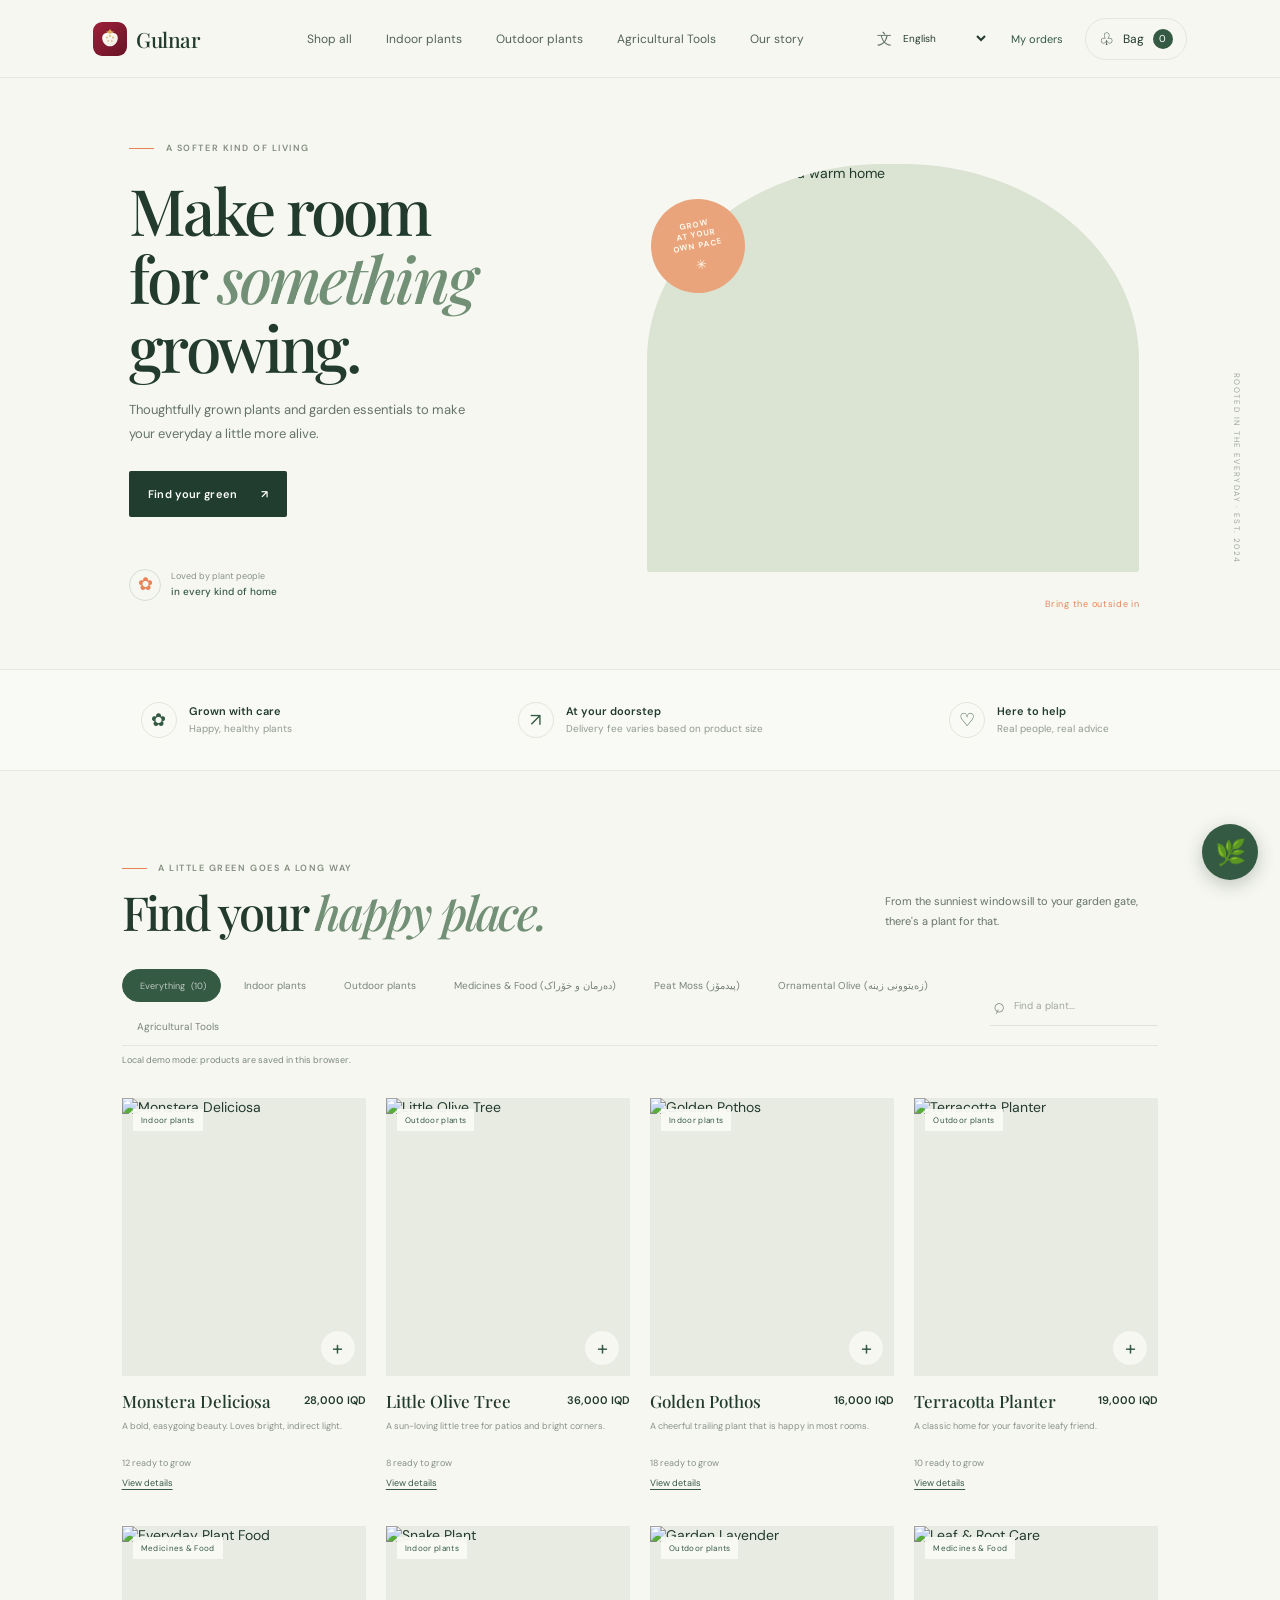
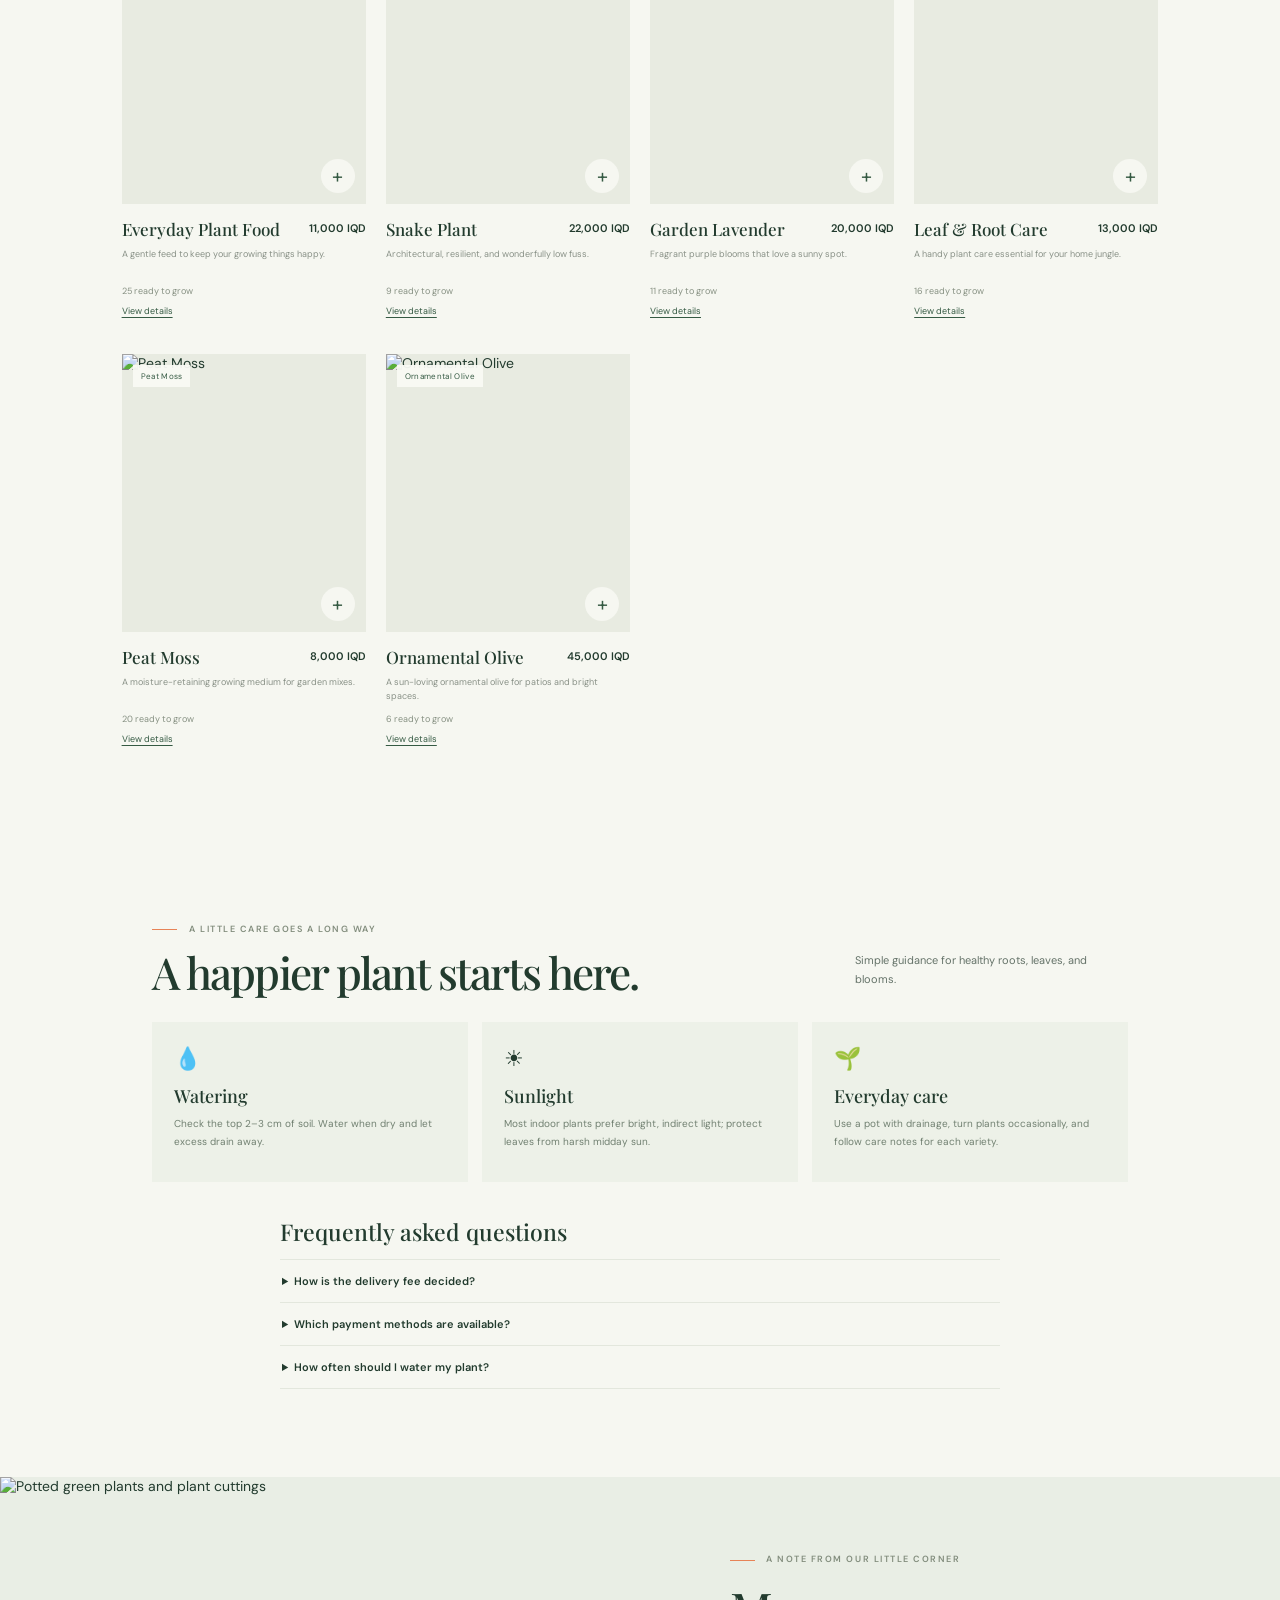
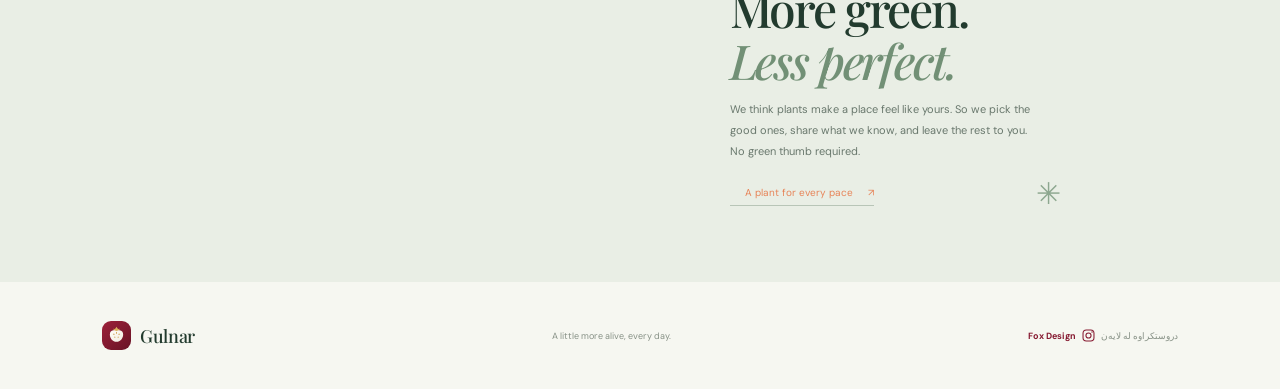
==== index.html @ a70e6565 "added plant features and agricuture tools Co-authored-by: Copilot <223556219+Copilot@users.noreply.g" ====
<!DOCTYPE html>
<html lang="en">
<head>
  <meta charset="UTF-8">
  <meta name="viewport" content="width=device-width, initial-scale=1.0">
  <meta name="theme-color" content="#f6f7f1">
  <meta name="description" content="Thoughtfully grown plants and garden essentials, delivered to your door." id="page-description">
  <title>Gulnar — Plants for your kind of home</title>
  <link rel="preconnect" href="https://images.unsplash.com">
  <link rel="preconnect" href="https://fonts.googleapis.com">
  <link rel="preconnect" href="https://fonts.gstatic.com" crossorigin>
  <link href="https://fonts.googleapis.com/css2?family=DM+Sans:wght@400;500;600;700&family=Playfair+Display:wght@500;600;700&display=swap" rel="stylesheet">
  <link href="https://fonts.googleapis.com/css2?family=Noto+Naskh+Arabic:wght@400;500;600;700&family=Noto+Sans+Arabic:wght@400;500;600;700&display=swap" rel="stylesheet">
  <link rel="stylesheet" href="style.css">
</head>
<body>
  <div class="announcement" id="discount-banner" hidden>
    <span class="announcement-spark">✳</span> <span data-i18n="discountLead">A little something for your space:</span> <strong id="banner-discount"></strong> <span data-i18n="discountTail">off everything</span>
  </div>
  <header class="site-header">
    <a class="brand" id="nursery-logo" href="#" data-i18n-aria-label="brandLabel" aria-label="Gulnar home"><img class="brand-mark" src="gulnar-app-icon.svg" alt="" width="34" height="34"><span class="brand-name">Gulnar</span></a>
    <nav class="main-nav" aria-label="Main navigation" data-i18n-aria-label="mainNavigation">
      <a href="#shop" data-i18n="navShop">Shop all</a>
      <a href="#shop" data-nav-category="Indoor Plants" data-i18n="navIndoor">Indoor plants</a>
      <a href="#shop" data-nav-category="Outdoor Plants" data-i18n="navOutdoor">Outdoor plants</a>
      <a href="#shop" data-nav-category="Agricultural Tools" data-i18n="categoryTools">Agricultural Tools</a>
      <a href="#story" data-i18n="navStory">Our story</a>
    </nav>
    <div class="header-actions">
      <label class="language-picker"><span class="language-icon" aria-hidden="true">文</span><select id="language-switcher" aria-label="Choose language"><option value="en">English</option><option value="ckb">کوردی (سۆرانی)</option><option value="ar">العربية</option></select></label>
      <button class="orders-button" id="orders-open" type="button" data-i18n="myOrders">My orders</button>
      <button class="cart-button" id="cart-open" type="button" aria-label="Open bag" data-i18n-aria-label="openBag"><span class="bag-icon">♧</span><span data-i18n="bag">Bag</span><span class="cart-count" id="cart-count">0</span></button>
    </div>
  </header>

  <main>
    <section class="hero">
      <div class="hero-copy">
        <div class="eyebrow"><span class="eyebrow-line"></span> <span data-i18n="heroEyebrow">A softer kind of living</span></div>
        <h1 data-i18n-html="heroTitle">Make room<br>for <em>something</em><br>growing.</h1>
        <p data-i18n="heroDescription">Thoughtfully grown plants and garden essentials to make your everyday a little more alive.</p>
        <a class="button button-dark hero-cta" href="#shop"><span data-i18n="heroCta">Find your green</span><span>↗</span></a>
        <div class="hero-note"><span class="note-avatars">✿</span><span><span data-i18n="heroLoved">Loved by plant people</span><br><strong data-i18n="heroHome">in every kind of home</strong></span></div>
      </div>
      <div class="hero-art">
        <div class="hero-image-wrap"><img src="https://images.unsplash.com/photo-1497250681960-ef046c08a56e?auto=format&fit=crop&w=1400&q=85" alt="Sunlit leafy plants in a warm home" data-i18n-alt="heroImageAlt"></div>
        <div class="hero-sticker"><span data-i18n-html="heroSticker">GROW<br>AT YOUR<br>OWN PACE</span><b>✳</b></div>
        <div class="hero-caption"><span data-i18n="heroCaption">Bring the outside in</span></div>
      </div>
      <div class="hero-side-label" data-i18n="heroSide">ROOTED IN THE EVERYDAY · EST. 2024</div>
    </section>

    <section class="benefits" aria-label="Our promises" data-i18n-aria-label="benefitsLabel">
      <div><span class="benefit-icon">✿</span><span><strong data-i18n="benefitGrown">Grown with care</strong><small data-i18n="benefitHealthy">Happy, healthy plants</small></span></div>
      <div><span class="benefit-icon">↗</span><span><strong data-i18n="benefitDoor">At your doorstep</strong>      <small id="benefit-delivery" data-i18n="deliveryVaries">Delivery fee varies based on product size</small></span></div>
      <div><span class="benefit-icon">♡</span><span><strong data-i18n="benefitHelp">Here to help</strong><small data-i18n="benefitAdvice">Real people, real advice</small></span></div>
    </section>

    <section class="shop-section" id="shop">
      <div class="section-heading">
        <div><div class="eyebrow"><span class="eyebrow-line"></span> <span data-i18n="shopEyebrow">A little green goes a long way</span></div><h2 data-i18n-html="shopTitle">Find your <em>happy place.</em></h2></div>
        <p data-i18n="shopDescription">From the sunniest windowsill to your garden gate, there's a plant for that.</p>
      </div>
      <div class="shop-toolbar">
        <div class="category-filters" role="group" aria-label="Filter products by category" data-i18n-aria-label="categoryFilters">
          <button class="filter-chip active" type="button" data-category="All"><span data-i18n="categoryAll">Everything</span> <span id="all-count"></span></button>
          <button class="filter-chip" type="button" data-category="Indoor Plants" data-i18n="categoryIndoor">Indoor plants</button>
          <button class="filter-chip" type="button" data-category="Outdoor Plants" data-i18n="categoryOutdoor">Outdoor plants</button>
          <button class="filter-chip" type="button" data-category="Medicines & Food" data-i18n="categoryCare">Medicines &amp; Food (دەرمان و خۆراک)</button>
          <button class="filter-chip" type="button" data-category="Peat Moss" data-i18n="categoryPeat">Peat Moss (پیدمۆز)</button>
          <button class="filter-chip" type="button" data-category="Ornamental Olive" data-i18n="categoryOlive">Ornamental Olive (زەیتوونی زینە)</button>
          <button class="filter-chip" type="button" data-category="Agricultural Tools" data-i18n="categoryTools">Agricultural Tools</button>
        </div>
        <label class="search-box"><span>⌕</span><input id="product-search" type="search" placeholder="Find a plant..." aria-label="Search products" data-i18n-placeholder="searchPlaceholder" data-i18n-aria-label="searchLabel"></label>
      </div>
      <p class="catalog-sync-status" id="catalog-sync-status" role="status" aria-live="polite"></p>
      <div class="product-grid" id="product-grid" aria-live="polite"></div>
      <div class="empty-state" id="empty-products" hidden><span>☘</span><h3 data-i18n="emptyProductsTitle">No leaves found.</h3><p data-i18n="emptyProductsText">Try another search or category.</p></div>
    </section>

    <section class="care-section" id="plant-care">
      <div class="section-heading care-heading"><div><div class="eyebrow"><span class="eyebrow-line"></span> <span data-i18n="careEyebrow">A little care goes a long way</span></div><h2 data-i18n="careTitle">A happier <em>plant starts here.</em></h2></div><p data-i18n="careIntro">Simple guidance for healthy roots, leaves, and blooms.</p></div>
      <div class="care-tips">
        <article class="care-tip"><span aria-hidden="true">💧</span><h3 data-i18n="careWaterTitle">Watering</h3><p data-i18n="careWaterText">Check the top 2–3 cm of soil. Water when dry and let excess drain away.</p></article>
        <article class="care-tip"><span aria-hidden="true">☀</span><h3 data-i18n="careLightTitle">Sunlight</h3><p data-i18n="careLightText">Most indoor plants prefer bright, indirect light; protect leaves from harsh midday sun.</p></article>
        <article class="care-tip"><span aria-hidden="true">🌱</span><h3 data-i18n="careRoutineTitle">Everyday care</h3><p data-i18n="careRoutineText">Use a pot with drainage, turn plants occasionally, and follow care notes for each variety.</p></article>
      </div>
      <div class="faq-list" aria-label="Frequently asked questions" data-i18n-aria-label="faqTitle">
        <h3 data-i18n="faqTitle">Frequently asked questions</h3>
        <details><summary data-i18n="faqDeliveryQuestion">How is the delivery fee decided?</summary><p data-i18n="faqDeliveryAnswer">It depends on product size. We’ll share a delivery price for your approval before payment.</p></details>
        <details><summary data-i18n="faqPaymentQuestion">Which payment methods are available?</summary><p data-i18n="faqPaymentAnswer">Pay by FIB transfer with a receipt, or QiCard / Mastercard after agreeing to the delivery price.</p></details>
        <details><summary data-i18n="faqPlantQuestion">How often should I water my plant?</summary><p data-i18n="faqPlantAnswer">It varies by plant and season. Check the soil first and water when the top layer is dry.</p></details>
      </div>
    </section>

    <section class="story-section" id="story">
      <div class="story-image"><img src="https://images.unsplash.com/photo-1485955900006-10f4d324d411?auto=format&fit=crop&w=1100&q=85" alt="Potted green plants and plant cuttings" data-i18n-alt="storyImageAlt"></div>
      <div class="story-copy"><div class="eyebrow"><span class="eyebrow-line"></span> <span data-i18n="storyEyebrow">A note from our little corner</span></div><h2 data-i18n-html="storyTitle">More green.<br><em>Less perfect.</em></h2><p data-i18n="storyDescription">We think plants make a place feel like yours. So we pick the good ones, share what we know, and leave the rest to you. No green thumb required.</p><a class="text-link" href="#shop"><span data-i18n="storyLink">A plant for every pace</span><span>↗</span></a><span class="story-doodle">✳</span></div>
    </section>
  </main>

  <footer class="site-footer">
    <a class="brand footer-brand" href="#"><img class="brand-mark" src="gulnar-app-icon.svg" alt="" width="29" height="29"><span class="brand-name">Gulnar</span></a>
    <p data-i18n="footerLine">A little more alive, every day.</p>
    <div class="footer-credit" dir="rtl">
      <span>دروستکراوە لە لایەن</span>
      <a class="footer-credit-link" href="https://www.instagram.com/fox_design7?evlk=MXYxbWRzbzhxeHJ4Yw==" target="_blank" rel="noopener noreferrer" dir="ltr" aria-label="Fox Design on Instagram">
        <strong>Fox Design</strong>
        <svg class="footer-instagram-icon" viewBox="0 0 24 24" aria-hidden="true">
          <rect x="3.25" y="3.25" width="17.5" height="17.5" rx="5.25"></rect>
          <circle cx="12" cy="12" r="4.1"></circle>
          <circle class="footer-instagram-dot" cx="17.65" cy="6.45" r="1.1"></circle>
        </svg>
      </a>
    </div>
  </footer>
  <div class="toast" id="toast" role="status" aria-live="polite"></div>

  <div class="plant-chat-widget">
    <section class="plant-chat-panel" id="plant-chat-panel" role="dialog" aria-modal="false" aria-labelledby="plant-chat-title" hidden>
      <header class="plant-chat-header">
        <h2 id="plant-chat-title" data-i18n="chatTitle">🌿 گوڵستانی AI</h2>
        <button class="plant-chat-close" id="plant-chat-close" type="button" aria-label="Close plant assistant" data-i18n-aria-label="chatClose">×</button>
      </header>
      <div class="plant-chat-messages" id="plant-chat-messages" role="log" aria-live="polite" aria-relevant="additions">
        <div class="chat-message chat-assistant" data-i18n="chatWelcome">سڵاو! دەتوانم یارمەتیت بدەم لە چاودێریی ڕووەک، ئاودان، پەین و گەیاندن.</div>
      </div>
      <form class="plant-chat-form" id="plant-chat-form">
        <input id="plant-chat-input" type="text" maxlength="500" autocomplete="off" placeholder="پرسیارێک لەسەر ڕووەک، ئاودان یان گەیاندن..." aria-label="Ask the plant assistant" data-i18n-placeholder="chatPlaceholder" data-i18n-aria-label="chatInputLabel">
        <button class="plant-chat-send" type="submit" aria-label="Send message" data-i18n-aria-label="chatSend"><span aria-hidden="true">➤</span></button>
      </form>
    </section>
    <button class="plant-chat-toggle" id="plant-chat-toggle" type="button" aria-controls="plant-chat-panel" aria-expanded="false" aria-label="Open plant assistant" data-i18n-aria-label="chatOpen"><span aria-hidden="true">🌿</span></button>
  </div>

  <div class="overlay" id="cart-overlay" hidden>
    <button class="overlay-scrim" data-close="cart" aria-label="Close cart" data-i18n-aria-label="closeCart"></button>
    <aside class="cart-drawer" aria-label="Your bag" data-i18n-aria-label="cartTitle">
      <div class="drawer-header"><div><span class="eyebrow" data-i18n="cartEyebrow">YOUR LITTLE GREEN HAUL</span><h2><span data-i18n="cartTitle">Your bag</span> <span id="drawer-count"></span></h2></div><button class="close-button" data-close="cart" aria-label="Close cart" data-i18n-aria-label="closeCart">×</button></div>
      <div class="checkout-progress"><span class="step-dot current" id="cart-step-dot">1</span><span class="progress-label current" id="cart-step-label" data-i18n="progressBag">Your bag</span><span class="progress-line"></span><span class="step-dot" id="checkout-step-dot">2</span><span class="progress-label" id="checkout-step-label" data-i18n="progressDetails">Your details</span></div>
      <section class="checkout-step" id="cart-step">
        <div class="cart-items" id="cart-items"></div>
        <section class="recommendations" id="cart-recommendations" aria-labelledby="cart-recommendations-title"></section>
        <div class="cart-empty" id="cart-empty" hidden><span>☘</span><h3 data-i18n="cartEmptyTitle">Your bag is taking a breather.</h3><p data-i18n="cartEmptyText">Let's find a plant to bring home.</p><button class="button button-dark" data-close="cart" data-i18n="keepBrowsing">Keep browsing</button></div>
        <label class="field-label notes-label" for="delivery-notes"><span class="label-text" data-i18n="deliveryNoteLabel">A note for your delivery</span> <span data-i18n="optional">optional</span></label>
        <textarea id="delivery-notes" rows="2" placeholder="Anything we should know? A gate code, a sunny spot..." data-i18n-placeholder="deliveryNotePlaceholder"></textarea>
        <div class="totals">
          <div class="total-row"><span data-i18n="subtotal">Subtotal</span><span id="cart-subtotal">0 IQD</span></div>
          <div class="total-row discount-row" id="cart-discount-row" hidden><span data-i18n="discountLine">Little green discount</span><span id="cart-discount">−0 IQD</span></div>
          <div class="total-row"><span data-i18n="delivery">Delivery</span><span id="delivery-fee" data-i18n="deliveryVaries">Varies by product size</span></div>
          <div class="total-row grand-total"><strong data-i18n="subtotal">Subtotal</strong><strong id="cart-total">0 IQD</strong></div>
        </div>
        <button class="button button-dark button-full" id="go-checkout" type="button"><span data-i18n="continueCheckout">Continue to details</span> <span>→</span></button>
        <p class="secure-note" id="delivery-fee-notice" data-i18n="deliveryVaries">Delivery fee varies based on product size.</p>
      </section>
      <section class="checkout-step" id="checkout-step" hidden>
        <button class="back-link" id="back-to-cart" type="button"><span>←</span> <span data-i18n="backToBag">Back to your bag</span></button>
        <form id="checkout-form">
          <div class="form-section-title"><span data-step-number="1">01</span><h3 data-i18n="checkoutAddressTitle">Where should we find you?</h3></div>
          <div class="form-grid">
            <label class="field-label"><span class="label-text" data-i18n="yourName">Your name</span><input name="name" autocomplete="name" required placeholder="e.g. Noor Ahmed" data-i18n-placeholder="namePlaceholder"></label>
            <label class="field-label"><span class="label-text" data-i18n="phoneNumber">Phone number</span><input name="phone" type="tel" autocomplete="tel" required placeholder="+964 7XX XXX XXXX" data-i18n-placeholder="phonePlaceholder"></label>
            <label class="field-label full-field"><span class="label-text" data-i18n="deliveryAddress">Delivery address</span><textarea name="address" autocomplete="street-address" rows="2" required placeholder="Area, street, building, apartment..." data-i18n-placeholder="addressPlaceholder"></textarea></label>
            <label class="field-label full-field"><span class="label-text" data-i18n="deliveryPreference">Delivery preference</span><select name="instruction"><option value="Call on arrival" data-i18n="instructionCall">Call me on arrival</option><option value="Leave at the door" data-i18n="instructionLeave">Leave it at the door</option><option value="Hand to me" data-i18n="instructionHand">Hand it to me</option><option value="Call before delivery" data-i18n="instructionBefore">Call before delivery</option></select></label>
            <label class="field-label"><span class="label-text" data-i18n="deliveryDate">Delivery date</span><input name="deliveryDate" id="delivery-date" type="date" required></label>
            <label class="field-label"><span class="label-text" data-i18n="deliveryTime">Time slot</span><select name="deliveryTime" required><option value="Morning" data-i18n="timeMorning">Morning (9 am–12 pm)</option><option value="Afternoon" data-i18n="timeAfternoon">Afternoon (12–4 pm)</option><option value="Evening" data-i18n="timeEvening">Evening (4–8 pm)</option></select></label>
            <label class="gift-choice full-field"><input type="checkbox" name="isGift" id="is-gift"><span data-i18n="isGift">Is this a gift?</span></label>
            <label class="field-label full-field" id="gift-message-wrap" hidden><span class="label-text" data-i18n="giftMessage">Greeting card message</span><textarea name="giftMessage" rows="2" maxlength="300" data-i18n-placeholder="giftMessagePlaceholder"></textarea></label>
          </div>
          <div class="payment-section" id="payment-section" hidden>
          <div class="form-section-title payment-title"><span data-step-number="2">02</span><h3 data-i18n="paymentTitle">How would you like to pay?</h3></div>
          <div class="payment-options">
            <label class="payment-option"><input type="radio" name="payment" value="FIB" checked><span class="payment-option-copy"><strong data-i18n="paymentFib">FIB transfer</strong><small data-i18n="paymentFibHint">Upload your transfer receipt</small></span><span class="payment-brand fib-brand">FIB</span></label>
            <div class="payment-detail" id="fib-detail"><div class="fib-account"><span data-i18n="fibAccountLabel">Transfer to this account</span><strong id="fib-account-number">7000000000000</strong><button type="button" id="copy-fib" class="copy-button" data-i18n="copy">Copy</button></div><div class="field-label"><span class="label-text" data-i18n="receiptLabel">Payment receipt</span> <span data-i18n="receiptHint">required · image</span><div class="receipt-upload-actions"><button type="button" id="receipt-gallery" class="button button-light" data-i18n="chooseImage">Gallery / Files</button><button type="button" id="receipt-camera" class="button button-light" data-i18n="takePhoto">Use camera</button></div><input id="receipt-file" type="file" accept="image/*" hidden><div class="receipt-preview" id="receipt-preview" hidden></div></div></div>
            <label class="payment-option"><input type="radio" name="payment" value="QiCard / Mastercard"><span class="payment-option-copy"><strong data-i18n="paymentCard">QiCard / Mastercard</strong><small data-i18n="paymentCardHint">Debit or credit card</small></span><span class="payment-brand card-brands">QI <span>▰</span></span></label>
            <div class="payment-detail" id="card-detail" hidden>
              <label class="saved-card"><input type="radio" name="cardType" id="use-saved-card" value="saved" checked><span data-i18n="useSavedCard">Use saved card</span></label>
              <div id="saved-card-select"><label class="field-label"><span class="label-text" data-i18n="savedCardLabel">Saved card</span><select name="savedCard"><option value="qicard-4821" data-i18n="savedQiCard">QiCard ending 4821</option><option value="mastercard-0936" data-i18n="savedMastercard">Mastercard ending 0936</option></select></label></div>
              <label class="saved-card"><input type="radio" name="cardType" id="add-new-card" value="new"><span data-i18n="useNewCard">Use a new card instead</span></label>
              <div class="new-card-fields" id="new-card-fields" hidden>
                <label class="field-label"><span class="label-text" data-i18n="cardNumber">Card number</span><input name="cardNumber" inputmode="numeric" autocomplete="cc-number" maxlength="23" placeholder="0000 0000 0000 0000" data-i18n-placeholder="cardNumberPlaceholder"></label>
                <div class="form-grid card-subfields"><label class="field-label"><span class="label-text" data-i18n="expiry">Expiry</span><input name="expiry" autocomplete="cc-exp" placeholder="MM/YY" maxlength="5" data-i18n-placeholder="expiryPlaceholder"></label><label class="field-label"><span class="label-text" data-i18n="cvv">CVV</span><input name="cvv" inputmode="numeric" autocomplete="cc-csc" placeholder="•••" maxlength="4" data-i18n-placeholder="cvvPlaceholder"></label></div>
                <p class="privacy-note" data-i18n="cardPrivacy">Card details are used for this demo checkout only and are not saved.</p>
              </div>
            </div>
          </div>
          </div>
          <div class="checkout-total"><span id="checkout-total-label" data-i18n="subtotal">Subtotal</span><strong id="checkout-total">0 IQD</strong></div>
          <button class="button button-dark button-full place-order-button" type="submit"><span id="checkout-submit-label" data-i18n="requestDeliveryPrice">Request delivery price</span> <span>→</span></button>
          <p class="secure-note" data-i18n="deliveryTerms">By placing your order, you agree to our delivery terms.</p>
        </form>
      </section>
      <section class="order-success" id="order-success" hidden><div class="success-flower">✿</div><span class="eyebrow" data-i18n="successEyebrow">A LITTLE SOMETHING IS GROWING</span><h2 data-i18n-html="successTitle">Order placed,<br><em>plant parent.</em></h2><p id="success-copy">Your plants will be on their way soon.</p><span class="order-number" id="success-order-number"></span><button class="button button-dark button-full" id="finish-order" type="button" data-i18n="finishOrder">Back to the garden</button></section>
    </aside>
  </div>

  <div class="overlay" id="customer-orders-overlay" hidden>
    <button class="overlay-scrim" data-close="customer-orders" aria-label="Close orders" data-i18n-aria-label="closeOrders"></button>
    <aside class="orders-panel">
      <div class="drawer-header"><div><span class="eyebrow" data-i18n="ordersEyebrow">YOUR GARDEN JOURNEY</span><h2 data-i18n="myOrders">My orders</h2></div><button class="close-button" data-close="customer-orders" aria-label="Close orders">×</button></div>
      <p class="secure-note" data-i18n="localOrderNotice">Orders in this demo are saved in this browser.</p>
      <div id="customer-order-list" class="customer-order-list"></div>
    </aside>
  </div>

  <div class="overlay" id="product-overlay" hidden>
    <button class="overlay-scrim" data-close="product" aria-label="Close product details"></button>
    <aside class="product-detail-panel"><button class="close-button product-close" data-close="product" aria-label="Close product details">×</button><div id="product-detail-content"></div></aside>
  </div>

  <div class="overlay admin-login-overlay" id="admin-login-overlay" hidden>
    <button class="overlay-scrim" data-close="admin-login" aria-label="Close admin sign in"></button>
    <section class="admin-login-card" role="dialog" aria-modal="true" aria-labelledby="admin-login-title">
      <button class="close-button admin-login-close" data-close="admin-login" type="button" aria-label="Close admin sign in">×</button>
      <h2 id="admin-login-title" data-i18n="adminLoginTitle">Admin sign in</h2>
      <form id="admin-login-form">
        <label class="field-label" id="admin-email-wrap" hidden><span class="label-text" data-i18n="adminEmailLabel">Admin email</span><input id="admin-email" type="email" autocomplete="username"></label>
        <label class="field-label"><span class="label-text" data-i18n="adminPasswordLabel">Admin password</span><input id="admin-password" type="password" autocomplete="current-password" required></label>
        <p class="login-error" id="admin-login-error" role="alert" hidden data-i18n="adminPasswordIncorrect">Incorrect admin password.</p>
        <button class="button button-dark button-full" type="submit" data-i18n="adminLoginButton">Open admin</button>
      </form>
    </section>
  </div>

  <div class="overlay" id="admin-overlay" hidden>
    <button class="overlay-scrim" data-close="admin" aria-label="Close admin panel" data-i18n-aria-label="closeAdmin"></button>
    <aside class="admin-panel" aria-label="Admin panel" data-i18n-aria-label="adminTitle">
      <div class="drawer-header"><div><span class="eyebrow" data-i18n="adminEyebrow">YOUR LITTLE GREEN EMPIRE</span><h2 data-i18n="adminTitle">Shop studio</h2></div><button class="close-button" data-close="admin" aria-label="Close admin panel" data-i18n-aria-label="closeAdmin">×</button></div>
      <div class="admin-notice-row"><div class="admin-notice" id="admin-notice" data-i18n="adminNotice">Demo admin panel · changes are saved in this browser only.</div><button class="button button-light small-button" id="admin-logout" type="button" data-i18n="adminSignOut" hidden>Sign out</button></div>
      <div class="admin-tabs" role="tablist">
        <button class="admin-tab active" data-tab="products" role="tab" aria-selected="true" data-i18n="products">Products</button>
        <button class="admin-tab" data-tab="orders" role="tab" aria-selected="false"><span data-i18n="orders">Orders</span> <span class="order-tab-count" id="pending-order-count"></span></button>
        <button class="admin-tab" data-tab="settings" role="tab" aria-selected="false" data-i18n="settings">Settings</button>
      </div>
      <section class="admin-content" id="admin-products">
        <div class="admin-section-heading"><div><span class="eyebrow" data-i18n="adminProductsEyebrow">THE GOOD STUFF</span><h3><span data-i18n="products">Products</span> <span id="admin-product-count"></span></h3></div><button id="add-product-button" class="button button-dark small-button" type="button" data-i18n="addPlant">+ Add a plant</button></div>
        <div class="inventory-summary" id="inventory-summary"></div>
        <div id="product-form-wrap" class="product-form-wrap" hidden>
          <h4 id="product-form-heading" data-i18n="addProduct">Add a product</h4>
          <form id="product-form" class="admin-product-form">
            <input type="hidden" name="id">
            <label class="field-label"><span class="label-text" data-i18n="productName">Product name</span><input name="name" required></label>
            <label class="field-label"><span class="label-text" data-i18n="category">Category</span><select name="category" required><option value="Indoor Plants" data-i18n="categoryIndoor">Indoor plants</option><option value="Outdoor Plants" data-i18n="categoryOutdoor">Outdoor plants</option><option value="Medicines & Food" data-i18n="categoryCare">Medicines &amp; Food</option><option value="Peat Moss" data-i18n="categoryPeat">Peat Moss</option><option value="Ornamental Olive" data-i18n="categoryOlive">Ornamental Olive</option><option value="Agricultural Tools" data-i18n="categoryTools">Agricultural Tools</option></select></label>
            <label class="field-label full-field"><span class="label-text" data-i18n="imageUrl">Image URL (optional)</span><input name="image" type="url" placeholder="https://..." data-i18n-placeholder="imagePlaceholder"></label>
            <div class="product-image-controls full-field">
              <button class="button button-light" id="product-gallery-button" type="button" data-i18n="chooseImage">Gallery / Files</button>
              <button class="button button-light" id="product-camera-button" type="button" data-i18n="takePhoto">Use camera</button>
              <input id="product-gallery-input" type="file" accept="image/*" hidden>
              <input id="product-camera-input" type="file" accept="image/*" capture="environment" hidden>
            </div>
            <div class="product-image-preview full-field" id="product-image-preview" hidden>
              <img id="product-image-preview-img" alt="" data-i18n-alt="productImagePreview">
              <span id="product-image-preview-status"></span>
            </div>
            <div class="form-grid admin-price-grid"><label class="field-label"><span class="label-text" data-i18n="wholesalePrice">Wholesale price (IQD)</span><input name="wholesale" type="number" min="0" required></label><label class="field-label"><span class="label-text" data-i18n="retailPrice">Retail price (IQD)</span><input name="retail" type="number" min="0" required></label><label class="field-label"><span class="label-text" data-i18n="stockQuantity">Stock quantity</span><input name="stock" type="number" min="0" step="1" required></label></div>
            <label class="field-label full-field"><span class="label-text" data-i18n="notes">Notes</span><textarea name="notes" rows="2" placeholder="Plant care, size, details..." data-i18n-placeholder="productNotesPlaceholder"></textarea></label>
            <div class="form-actions"><button type="button" class="button button-light" id="cancel-product" data-i18n="cancel">Cancel</button><button type="submit" class="button button-dark" data-i18n="saveProduct">Save product</button></div>
          </form>
        </div>
        <div class="admin-product-list" id="admin-product-list"></div>
      </section>
      <section class="admin-content" id="admin-orders" hidden><div class="admin-section-heading"><div><span class="eyebrow" data-i18n="adminOrdersEyebrow">FROM YOUR CUSTOMERS</span><h3 data-i18n="orders">Orders</h3></div></div><div class="order-list" id="order-list"></div></section>
      <section class="admin-content" id="admin-settings" hidden>
        <div class="admin-section-heading"><div><span class="eyebrow" data-i18n="adminSettingsEyebrow">SET THE MOOD</span><h3 data-i18n="shopSettings">Shop settings</h3></div></div>
        <form id="settings-form" class="settings-form">
          <label class="field-label"><span class="label-text" data-i18n="storewideDiscount">Storewide discount</span> <span data-i18n="discountHelp">Applied to all product prices and cart totals</span><div class="input-suffix"><input name="discount" type="number" min="0" max="90" step="1"><span>%</span></div></label>
          <label class="field-label"><span class="label-text" data-i18n="fibAccountNumber">FIB account number</span> <span data-i18n="fibHelp">Shown at checkout</span><input name="fibAccount" inputmode="numeric" required></label>
          <button class="button button-dark" type="submit" data-i18n="saveSettings">Save settings</button>
        </form>
        <div class="profit-card"><span class="eyebrow" data-i18n="profitEyebrow">YOUR GROWING BUSINESS</span><h3 data-i18n="profitTitle">Retail margin, before discount</h3><p data-i18n="profitDescription">Per-product profit and margin are based on retail price less wholesale cost.</p><div id="profit-summary"></div></div>
      </section>
    </aside>
  </div>
  <script src="https://cdn.jsdelivr.net/npm/@supabase/supabase-js@2"></script>
  <script src="supabase-config.js"></script>
  <script src="script.js"></script>
</body>
</html>
---- style.css ----
:root {
  --paper: #f6f7f1;
  --paper-dark: #eef0e7;
  --ink: #223b2e;
  --ink-soft: #657369;
  --green: #355a43;
  --green-deep: #203d2f;
  --green-light: #dce5d8;
  --orange: #e78357;
  --line: #e3e7dd;
  --white: #fff;
  --serif: "Playfair Display", Georgia, serif;
  --sans: "DM Sans", Arial, sans-serif;
}

* { box-sizing: border-box; }
html { scroll-behavior: smooth; }
body { margin: 0; background: var(--paper); color: var(--ink); font-family: var(--sans); font-size: 14px; -webkit-font-smoothing: antialiased; }
button, input, textarea, select { font: inherit; }
button { cursor: pointer; }
a { color: inherit; text-decoration: none; }
[hidden] { display: none !important; }
.announcement { min-height: 34px; display: flex; align-items: center; justify-content: center; gap: 7px; padding: 6px 15px; background: var(--green-deep); color: #f7f4e9; font-size: 11px; letter-spacing: .04em; }
.announcement-spark { color: #e8ab77; font-size: 14px; }
.site-header { height: 78px; padding: 0 7.3%; display: flex; align-items: center; justify-content: space-between; border-bottom: 1px solid rgba(34,59,46,.08); }
.brand { display: inline-flex; gap: 9px; align-items: center; font-size: 21px; font-weight: 600; }
.brand-mark { width: 34px; height: 34px; flex: 0 0 auto; display: block; border-radius: 9px; object-fit: cover; }
.brand-name { color: var(--ink); font-family: var(--serif); font-weight: 500; letter-spacing: -.025em; }
.main-nav { display: flex; gap: 34px; align-items: center; margin-left: 35px; }
.main-nav a { color: #536358; font-size: 12px; transition: color .2s; }
.main-nav a:hover, .text-link:hover { color: var(--orange); }
.header-actions { display: flex; gap: 22px; align-items: center; }
.icon-button, .close-button { border: 0; background: transparent; color: var(--ink); }
.icon-button { font-size: 18px; opacity: .7; }
.cart-button { border: 1px solid var(--line); background: transparent; border-radius: 25px; padding: 9px 13px; display: inline-flex; gap: 9px; align-items: center; color: var(--ink); font-size: 12px; }
.orders-button { border: 0; padding: 7px 0; background: transparent; color: var(--green); font-size: 11px; }
.orders-button:hover, .product-detail-link:hover { color: var(--orange); }
.bag-icon { font-size: 17px; }
.cart-count { min-width: 20px; height: 20px; border-radius: 50%; display: grid; place-items: center; padding: 0 4px; background: var(--green); color: #fff; font-size: 10px; }
.hero { position: relative; min-height: 560px; max-width: 1440px; margin: auto; padding: 64px 10.1% 58px; display: grid; grid-template-columns: 1fr 1.08fr; align-items: center; gap: 5%; overflow: hidden; }
.hero-copy { position: relative; z-index: 1; padding-bottom: 10px; }
.eyebrow { color: #828d7d; font-size: 9px; font-weight: 600; letter-spacing: .17em; text-transform: uppercase; }
.eyebrow-line { display: inline-block; width: 25px; height: 1px; margin-right: 8px; background: var(--orange); vertical-align: middle; }
.hero h1, .section-heading h2, .story-copy h2 { margin: 22px 0 17px; font: 500 clamp(43px, 5vw, 65px)/1.07 var(--serif); letter-spacing: -.045em; }
.hero h1 em, h2 em { color: #729076; font-weight: 500; }
.hero-copy > p { max-width: 340px; margin: 0; color: var(--ink-soft); font-size: 13px; line-height: 1.85; }
.button { min-height: 46px; border: 0; border-radius: 2px; padding: 0 19px; display: inline-flex; justify-content: center; align-items: center; gap: 24px; font-size: 11px; font-weight: 600; letter-spacing: .01em; transition: transform .2s, background .2s; }
.button:hover { transform: translateY(-1px); }
.button-dark { background: var(--green-deep); color: white; }
.button-dark:hover { background: #315940; }
.button-light { background: var(--paper-dark); color: var(--ink); }
.hero-cta { margin-top: 24px; }
.hero-note { display: flex; gap: 10px; align-items: center; margin-top: 52px; color: #899288; font-size: 9px; line-height: 1.6; }
.hero-note strong { color: var(--green); font-size: 10px; font-weight: 500; }
.note-avatars { width: 32px; height: 32px; display: grid; place-items: center; border: 1px solid #d5dfd1; border-radius: 50%; color: var(--orange); font-size: 18px; }
.hero-art { position: relative; min-width: 0; align-self: stretch; display: flex; align-items: center; justify-content: flex-end; padding: 4px 12px 20px 0; }
.hero-image-wrap { width: min(100%, 495px); height: 408px; overflow: hidden; border-radius: 48% 48% 3px 3px; background: #dbe3d3; }
.hero-image-wrap img, .story-image img { width: 100%; height: 100%; object-fit: cover; }
.hero-image-wrap img { object-position: 52% 50%; }
.hero-sticker { position: absolute; top: 57px; left: 4px; width: 94px; height: 94px; display: flex; flex-direction: column; justify-content: center; align-items: center; gap: 5px; border-radius: 50%; background: #e9a47b; color: #fff8eb; font-size: 8px; font-weight: 700; letter-spacing: .12em; line-height: 1.35; text-align: center; transform: rotate(-11deg); }
.hero-sticker b { font-size: 13px; font-weight: 400; }
.hero-caption { position: absolute; bottom: 1px; right: 6px; color: #858e80; font-size: 9px; letter-spacing: .08em; }
.hero-caption span { color: var(--orange); padding: 0 5px; }
.hero-side-label { position: absolute; right: 3%; top: 50%; color: #a0a89d; font-size: 8px; letter-spacing: .17em; writing-mode: vertical-rl; }
.benefits { min-height: 102px; padding: 22px 11%; display: flex; align-items: center; justify-content: space-between; border-top: 1px solid var(--line); border-bottom: 1px solid var(--line); background: #f9faf5; }
.benefits > div { display: flex; gap: 12px; align-items: center; min-width: 190px; }
.benefit-icon { width: 36px; height: 36px; display: grid; place-items: center; border: 1px solid #e1e6dc; border-radius: 50%; color: var(--green); font-size: 18px; }
.benefits strong, .benefits small { display: block; }
.benefits strong { margin-bottom: 4px; font-size: 11px; font-weight: 600; }
.benefits small { color: #929b90; font-size: 10px; }
.shop-section { padding: 91px 9.5% 95px; max-width: 1440px; margin: auto; }
.section-heading { display: flex; align-items: flex-end; justify-content: space-between; gap: 20px; }
.section-heading h2 { margin: 13px 0 0; font-size: clamp(35px, 4vw, 47px); }
.section-heading > p { max-width: 270px; margin: 0 3px 5px 0; color: var(--ink-soft); font-size: 11px; line-height: 1.8; }
.shop-toolbar { min-height: 79px; margin-top: 30px; border-bottom: 1px solid var(--line); display: flex; justify-content: space-between; align-items: center; gap: 20px; }
.category-filters { display: flex; flex-wrap: wrap; gap: 8px; }
.filter-chip { border: 1px solid transparent; border-radius: 20px; padding: 9px 14px; background: transparent; color: #798579; font-size: 10px; transition: .2s; }
.filter-chip:hover { border-color: var(--line); }
.filter-chip.active { border-color: var(--green); background: var(--green); color: white; }
.filter-chip span { padding-left: 3px; font-size: 9px; opacity: .68; }
.search-box { width: 186px; display: flex; gap: 8px; align-items: center; border-bottom: 1px solid #dfe4d9; padding: 7px 2px; color: #859084; }
.search-box span { font-size: 20px; transform: rotate(-20deg); }
.search-box input { width: 100%; border: 0; outline: 0; background: transparent; color: var(--ink); font-size: 10px; }
.search-box input::placeholder { color: #a0a89e; }
.product-grid { display: grid; grid-template-columns: repeat(4, minmax(0, 1fr)); gap: 36px 20px; padding-top: 29px; }
.product-card { min-width: 0; position: relative; }
.product-image { position: relative; height: clamp(190px, 22vw, 278px); overflow: hidden; background: #e8ebe1; }
.product-image img { width: 100%; height: 100%; object-fit: cover; transition: transform .5s; }
.product-card:hover .product-image img { transform: scale(1.04); }
.product-tag { position: absolute; top: 11px; left: 11px; padding: 6px 8px; background: rgba(249,250,245,.94); color: var(--green); font-size: 8px; letter-spacing: .04em; }
.product-add { position: absolute; right: 11px; bottom: 11px; width: 34px; height: 34px; border: 0; border-radius: 50%; background: var(--paper); color: var(--green); font-size: 20px; line-height: 1; transition: background .2s, color .2s; }
.product-add:hover { background: var(--green); color: white; }
.product-add:disabled { opacity: .5; cursor: not-allowed; }
.product-info { padding-top: 14px; }
.product-info-top { display: flex; gap: 10px; justify-content: space-between; align-items: flex-start; }
.product-info h3 { margin: 0; font: 500 17px/1.3 var(--serif); }
.product-price { flex: 0 0 auto; padding-top: 3px; font-size: 11px; font-weight: 600; }
.product-description { min-height: 31px; margin: 7px 0 0; color: #899187; font-size: 9px; line-height: 1.6; }
.product-detail-link { margin-top: 8px; padding: 0; border: 0; background: transparent; color: var(--green); font-size: 9px; text-decoration: underline; text-underline-offset: 3px; }
.product-original { margin-left: 5px; color: #9da69a; font-size: 9px; font-weight: 400; text-decoration: line-through; }
.stock-note { margin-top: 7px; color: #879183; font-size: 9px; }
.empty-state { padding: 55px 10px; text-align: center; color: var(--ink-soft); }
.empty-state > span { color: #8ca28b; font-size: 34px; }
.empty-state h3 { font: 500 25px var(--serif); }
.empty-state p { font-size: 11px; }
.story-section { min-height: 405px; display: grid; grid-template-columns: 1fr 1fr; background: #e9eee5; }
.story-image { min-height: 405px; overflow: hidden; }
.story-image img { max-height: 490px; object-position: 50% 56%; }
.story-copy { position: relative; align-self: center; max-width: 490px; padding: 52px 14%; }
.story-copy h2 { margin: 18px 0 13px; font-size: 48px; }
.story-copy > p { max-width: 340px; color: #69786d; font-size: 11px; line-height: 1.9; }
.text-link { display: inline-block; margin-top: 13px; padding-bottom: 6px; border-bottom: 1px solid #b8c5b7; color: var(--green); font-size: 10px; }
.text-link span { padding-left: 15px; color: var(--orange); }
.story-doodle { position: absolute; right: 14%; bottom: 45px; color: #8da78f; font-size: 30px; }
.care-section { max-width: 1180px; margin: auto; padding: 82px 8% 88px; }
.care-heading { margin-bottom: 27px; }
.care-heading h2 { font-size: clamp(32px, 4vw, 44px); }
.care-tips { display: grid; grid-template-columns: repeat(3, 1fr); gap: 14px; }
.care-tip { min-height: 160px; padding: 22px; background: #edf1e8; }
.care-tip > span { font-size: 22px; }
.care-tip h3 { margin: 11px 0 7px; font: 500 18px var(--serif); }
.care-tip p, .faq-list details p { margin: 0; color: #718071; font-size: 10px; line-height: 1.8; }
.faq-list { max-width: 720px; margin: 34px auto 0; }
.faq-list > h3 { margin: 0 0 12px; font: 500 23px var(--serif); }
.faq-list details { border-top: 1px solid var(--line); }
.faq-list details:last-child { border-bottom: 1px solid var(--line); }
.faq-list summary { padding: 14px 2px; color: var(--ink); font-size: 11px; font-weight: 600; cursor: pointer; }
.faq-list details p { padding: 0 2px 14px; }
.site-footer { min-height: 107px; padding: 25px 8%; display: flex; align-items: center; justify-content: space-between; gap: 15px; }
.footer-brand { font-size: 18px; }
.footer-brand .brand-mark { width: 29px; height: 29px; }
.site-footer > p, .site-footer > span { color: #879186; font-size: 9px; }
.footer-credit { display: inline-flex; align-items: center; gap: 5px; color: #879186; font-size: 9px; white-space: nowrap; }
.footer-credit-link { display: inline-flex; align-items: center; gap: 5px; color: #861a31; text-decoration: none; transition: color .2s ease, transform .2s ease; }
.footer-credit-link:hover { color: #b8893e; transform: translateY(-1px); }
.footer-credit-link:focus-visible { border-radius: 2px; outline: 2px solid #b8893e; outline-offset: 3px; }
.footer-instagram-icon { width: 15px; height: 15px; fill: none; stroke: currentColor; stroke-width: 1.7; }
.footer-instagram-dot { fill: currentColor; stroke: none; }
.footer-heart { color: var(--orange); }
.toast { position: fixed; z-index: 30; bottom: 24px; left: 50%; max-width: calc(100% - 32px); padding: 12px 19px; border-radius: 3px; background: var(--green-deep); color: white; font-size: 11px; opacity: 0; pointer-events: none; transform: translate(-50%, 10px); transition: .2s; }
.toast.show { opacity: 1; transform: translate(-50%, 0); }

.overlay { position: fixed; inset: 0; z-index: 20; }
.overlay-scrim { position: absolute; inset: 0; width: 100%; height: 100%; border: 0; background: rgba(21,34,26,.42); animation: fade-in .2s; }
.cart-drawer, .admin-panel { position: absolute; top: 0; right: 0; width: min(100%, 495px); height: 100%; overflow-y: auto; overscroll-behavior: contain; background: var(--paper); box-shadow: -15px 0 50px rgba(27,43,33,.12); animation: slide-in .25s ease-out; }
.cart-drawer { padding: 28px 32px 32px; }
.drawer-header { display: flex; justify-content: space-between; align-items: flex-start; }
.drawer-header h2 { margin: 7px 0 0; font: 500 30px var(--serif); letter-spacing: -.04em; }
.drawer-header h2 span { color: #9aa396; font: 400 12px var(--sans); }
.close-button { padding: 0 4px; font-size: 28px; line-height: 1; color: #768174; }
.checkout-progress { margin: 26px 0 24px; display: flex; gap: 8px; align-items: center; }
.step-dot { width: 23px; height: 23px; display: grid; place-items: center; border: 1px solid #d8dfd3; border-radius: 50%; color: #9ca59a; font-size: 9px; }
.step-dot.current, .step-dot.complete { border-color: var(--green); background: var(--green); color: white; }
.progress-label { color: #a1a99e; font-size: 9px; }
.progress-label.current { color: var(--green); font-weight: 600; }
.progress-line { width: 42px; height: 1px; margin: 0 2px; background: #dfe4da; }
.cart-items { display: grid; gap: 14px; }
.cart-item { display: grid; grid-template-columns: 68px minmax(0,1fr) auto; gap: 13px; align-items: center; padding: 0 0 14px; border-bottom: 1px solid var(--line); }
.cart-item img { width: 68px; height: 74px; object-fit: cover; background: var(--paper-dark); }
.cart-item h3 { margin: 0 0 5px; font: 500 15px var(--serif); }
.cart-item p { margin: 0; color: #869084; font-size: 9px; }
.quantity-control { display: inline-flex; align-items: center; gap: 11px; margin-top: 8px; padding: 3px 7px; border: 1px solid var(--line); }
.quantity-control button { width: 15px; height: 18px; padding: 0; border: 0; background: transparent; color: var(--green); }
.quantity-control span { min-width: 12px; text-align: center; font-size: 10px; }
.cart-item-total { align-self: start; padding-top: 2px; text-align: right; white-space: nowrap; font-size: 10px; font-weight: 600; }
.remove-item { display: block; margin: 9px 0 0 auto; padding: 0; border: 0; background: transparent; color: #9ba398; font-size: 9px; }
.cart-empty { padding: 38px 0; text-align: center; }
.cart-empty > span { color: #92a48e; font-size: 30px; }
.cart-empty h3 { font: 500 22px var(--serif); }
.cart-empty p { color: var(--ink-soft); font-size: 10px; }
.cart-empty .button { margin-top: 12px; }
.field-label { display: block; color: var(--ink); font-size: 10px; font-weight: 600; }
.field-label > span { display: inline-block; margin-left: 4px; color: #9aa398; font-size: 9px; font-weight: 400; }
.field-label input, .field-label textarea, .field-label select { width: 100%; min-height: 39px; margin-top: 7px; border: 1px solid #e1e5dc; border-radius: 0; padding: 10px 11px; outline: none; background: #fbfcf8; color: var(--ink); font-size: 10px; font-weight: 400; }
.field-label textarea { resize: vertical; }
.field-label input:focus, .field-label textarea:focus, .field-label select:focus { border-color: #839a84; }
.field-label input::placeholder, .field-label textarea::placeholder { color: #a7afa4; }
.notes-label { margin-top: 22px; }
.totals { margin-top: 17px; padding-top: 13px; border-top: 1px solid var(--line); }
.total-row { display: flex; justify-content: space-between; gap: 15px; padding: 6px 0; color: #7d887c; font-size: 10px; }
.total-row small { margin-left: 3px; color: #a0a89e; font-size: 8px; }
.discount-row { color: #658362; }
.grand-total { margin-top: 4px; padding-top: 12px; border-top: 1px solid var(--line); color: var(--ink); font-size: 13px; }
.grand-total strong:last-child { font-size: 15px; }
.button-full { width: 100%; margin-top: 16px; }
.secure-note { margin: 10px 0 0; color: #9ba49a; font-size: 8px; text-align: center; }
.back-link { margin: -4px 0 21px; padding: 0; border: 0; background: transparent; color: #718071; font-size: 10px; }
.form-section-title { display: flex; align-items: center; gap: 9px; margin: 5px 0 14px; }
.form-section-title > span { color: var(--orange); font-size: 9px; }
.form-section-title h3 { margin: 0; font: 500 17px var(--serif); }
.form-grid { display: grid; grid-template-columns: 1fr 1fr; gap: 13px 11px; }
.full-field { grid-column: 1 / -1; }
.payment-title { margin-top: 22px; }
.payment-options { display: grid; gap: 8px; }
.payment-option { min-height: 58px; display: flex; align-items: center; gap: 10px; padding: 9px 11px; border: 1px solid var(--line); background: #fbfcf8; cursor: pointer; }
.payment-option:has(input:checked) { border-color: #829884; background: #f4f7f0; }
.payment-option > input { accent-color: var(--green); }
.payment-option-copy { flex: 1; }
.payment-option-copy strong, .payment-option-copy small { display: block; }
.payment-option-copy strong { font-size: 10px; font-weight: 600; }
.payment-option-copy small { margin-top: 3px; color: #90998e; font-size: 8px; }
.payment-brand { min-width: 40px; text-align: right; color: var(--green); font-size: 11px; font-weight: 700; }
.fib-brand { color: #208f62; letter-spacing: .05em; }
.card-brands { color: #3a5265; }
.cash-brand { font-size: 9px; }
.payment-detail { padding: 12px 10px 13px; border: 1px solid #e5e9e1; border-top: 0; }
.fib-account { position: relative; min-height: 50px; margin-bottom: 12px; padding: 8px 65px 8px 9px; background: #edf2e9; }
.fib-account span, .fib-account strong { display: block; }
.fib-account span { margin-bottom: 4px; color: #8b9788; font-size: 8px; }
.fib-account strong { font-size: 12px; letter-spacing: .06em; }
.copy-button { position: absolute; top: 15px; right: 9px; padding: 5px 8px; border: 1px solid #d5dfd1; background: transparent; color: var(--green); font-size: 8px; }
.payment-detail .field-label input { min-height: 36px; background: var(--white); }
.payment-detail input[type="file"] { padding: 9px; font-size: 9px; }
.receipt-preview { margin-top: 8px; color: #658362; font-size: 9px; }
.receipt-preview img { display: block; max-width: 95px; max-height: 75px; margin-top: 7px; object-fit: cover; }
.receipt-upload-actions { display: flex; flex-wrap: wrap; gap: 8px; margin-top: 9px; }
.receipt-upload-actions .button { min-height: 36px; padding: 0 12px; gap: 0; font-size: 9px; touch-action: manipulation; }
.gift-choice { grid-column: 1 / -1; display: flex; align-items: center; gap: 8px; color: var(--ink); font-size: 10px; }
.gift-choice input { accent-color: var(--green); }
.saved-card { display: flex; gap: 7px; align-items: center; margin: 0 0 8px; color: #5d6b5e; font-size: 9px; }
.saved-card input { accent-color: var(--green); }
.new-card-fields { padding-top: 2px; }
.card-subfields { margin-top: 9px; }
.privacy-note { margin: 8px 0 0; color: #929d90; font-size: 8px; }
.checkout-total { display: flex; justify-content: space-between; margin-top: 19px; padding: 14px 0 0; border-top: 1px solid var(--line); color: #69766b; font-size: 10px; }
.checkout-total strong { color: var(--ink); font-size: 14px; }
.place-order-button { margin-top: 12px; }
.order-success { padding: 60px 5px 20px; text-align: center; }
.success-flower { margin-bottom: 18px; color: #91a786; font-size: 42px; }
.order-success h2 { margin: 13px 0; font: 500 38px/1.1 var(--serif); }
.order-success h2 em { color: #729076; }
.order-success > p { color: #798779; font-size: 11px; line-height: 1.7; }
.order-number { display: block; margin: 16px 0 10px; color: #869384; font-size: 9px; letter-spacing: .08em; }

.admin-panel { width: min(100%, 650px); padding: 27px 30px 35px; }
.admin-notice-row { display: flex; align-items: center; gap: 8px; margin-top: 16px; }
.admin-notice { flex: 1; padding: 10px 12px; background: #edf1e8; color: #6b796b; font-size: 9px; }
.admin-tabs { display: flex; gap: 23px; margin: 22px 0 20px; border-bottom: 1px solid var(--line); }
.admin-tab { padding: 0 0 11px; border: 0; border-bottom: 2px solid transparent; background: transparent; color: #899388; font-size: 10px; }
.admin-tab.active { border-bottom-color: var(--green); color: var(--green); font-weight: 600; }
.order-tab-count { margin-left: 3px; color: var(--orange); }
.admin-section-heading { display: flex; align-items: center; justify-content: space-between; gap: 12px; margin-bottom: 17px; }
.admin-section-heading h3 { margin: 6px 0 0; font: 500 23px var(--serif); }
.admin-section-heading h3 span { color: #9aa397; font: 400 10px var(--sans); }
.small-button { min-height: 35px; padding: 0 12px; gap: 0; font-size: 9px; }
.inventory-summary { display: grid; grid-template-columns: repeat(3, 1fr); gap: 8px; margin: 15px 0; }
.inventory-stat { padding: 10px; background: #eef1e9; }
.inventory-stat strong, .inventory-stat span { display: block; }
.inventory-stat strong { font: 500 17px var(--serif); }
.inventory-stat span { margin-top: 3px; color: #879285; font-size: 8px; }
.product-form-wrap { margin: 15px 0; padding: 15px; border: 1px solid var(--line); background: #fafbf7; }
.product-form-wrap h4 { margin: 0 0 14px; font: 500 17px var(--serif); }
.admin-product-form { display: grid; grid-template-columns: 1fr 1fr; gap: 10px; }
.admin-product-form .field-label input, .admin-product-form .field-label select, .admin-product-form .field-label textarea { background: white; }
.product-image-controls { display: flex; flex-wrap: wrap; gap: 8px; }
.product-image-controls .button { min-height: 42px; touch-action: manipulation; }
.product-image-preview { min-width: 0; display: flex; align-items: center; gap: 10px; color: #788678; font-size: 10px; }
.product-image-preview[hidden] { display: none; }
.product-image-preview img { width: 76px; height: 76px; object-fit: cover; border: 1px solid var(--line); background: white; }
.catalog-sync-status { min-height: 15px; margin: 8px 0 0; color: #7b897b; font-size: 9px; }
.admin-price-grid { grid-column: 1/-1; grid-template-columns: repeat(3,1fr); gap: 9px; }
.admin-price-grid input { padding: 9px 6px !important; }
.form-actions { grid-column: 1/-1; display: flex; justify-content: flex-end; gap: 8px; margin-top: 4px; }
.form-actions .button { min-height: 35px; padding: 0 13px; gap: 0; font-size: 9px; }
.admin-product-list { display: grid; }
.admin-product-row { display: grid; grid-template-columns: 49px minmax(100px,1fr) auto; gap: 10px; align-items: center; padding: 10px 0; border-top: 1px solid var(--line); }
.admin-product-row img { width: 49px; height: 53px; object-fit: cover; }
.admin-product-row h4 { margin: 0 0 4px; font: 500 14px var(--serif); }
.admin-product-row p { margin: 0; color: #899487; font-size: 8px; line-height: 1.55; }
.admin-product-actions { display: flex; gap: 5px; }
.admin-product-actions button { padding: 6px 7px; border: 1px solid var(--line); background: transparent; color: #667467; font-size: 8px; }
.admin-product-actions button.delete-product { color: #b56b55; }
.delivery-price-form { display: flex; align-items: flex-end; gap: 10px; margin-top: 11px; padding-top: 10px; border-top: 1px solid var(--line); }
.delivery-price-form .field-label { flex: 1; }
.delivery-price-form .button { flex: 0 0 auto; }
.profit-inline { color: #638063 !important; }
.order-card { margin-bottom: 12px; padding: 14px; border: 1px solid var(--line); background: #fafbf7; }
.order-card-header { display: flex; justify-content: space-between; gap: 10px; }
.order-card-header h4 { margin: 0 0 4px; font: 500 16px var(--serif); }
.order-card-header span { color: #90998d; font-size: 8px; }
.order-status { align-self: flex-start; padding: 5px 7px; background: #edf1e8; color: #6e8068 !important; font-size: 8px !important; }
.order-status.rejected { background: #f6e8e2; color: #a46b55 !important; }
.order-details { margin-top: 11px; color: #667467; font-size: 9px; line-height: 1.8; }
.order-details strong { color: var(--ink); font-weight: 600; }
.order-lines { margin: 9px 0; padding: 9px 0; border-top: 1px solid var(--line); border-bottom: 1px solid var(--line); color: #6c796d; font-size: 9px; line-height: 1.8; }
.order-receipt { display: block; max-width: 120px; max-height: 100px; margin-top: 7px; object-fit: contain; cursor: zoom-in; }
.order-actions { display: flex; gap: 7px; margin-top: 11px; }
.order-actions button { min-height: 30px; padding: 0 10px; border: 0; font-size: 9px; }
.approve-order { background: var(--green); color: white; }
.reject-order { background: #f2e7e0; color: #9e644f; }
.empty-admin { padding: 34px 0; color: #8a9588; font-size: 10px; text-align: center; }
.settings-form { max-width: 400px; display: grid; gap: 16px; }
.settings-form .field-label input { background: #fbfcf8; }
.input-suffix { position: relative; }
.input-suffix input { padding-right: 48px !important; }
.input-suffix > span { position: absolute; top: 20px; right: 11px; color: #8c9789; font-size: 9px; font-weight: 400; }
.settings-form > .button { justify-self: start; min-height: 38px; margin-top: 2px; font-size: 10px; }
.profit-card { margin-top: 30px; padding: 17px; background: #edf1e8; }
.profit-card h3 { margin: 7px 0; font: 500 18px var(--serif); }
.profit-card > p { max-width: 350px; color: #778477; font-size: 9px; line-height: 1.7; }
.profit-total { margin-top: 12px; padding-top: 11px; border-top: 1px solid #dce3d8; display: flex; justify-content: space-between; color: #667568; font-size: 9px; }
.recommendations { margin-top: 20px; padding-top: 15px; border-top: 1px solid var(--line); }
.recommendations h3 { margin: 0 0 12px; font: 500 17px var(--serif); }
.recommendation-list { display: grid; gap: 10px; }
.recommendation-item { display: grid; grid-template-columns: 42px minmax(0,1fr) 28px; gap: 9px; align-items: center; }
.recommendation-item img { width: 42px; height: 45px; object-fit: cover; }
.recommendation-item strong, .recommendation-item span { display: block; }
.recommendation-item strong { font: 500 12px var(--serif); }
.recommendation-item span { margin-top: 3px; color: #7d887c; font-size: 9px; }
.recommendation-item button { width: 28px; height: 28px; border: 1px solid var(--line); background: transparent; color: var(--green); font-size: 18px; }
#customer-orders-overlay, #product-overlay { z-index: 22; }
.admin-login-overlay { z-index: 30; display: grid; place-items: center; padding: 18px; }
.admin-login-card { position: relative; z-index: 1; width: min(100%, 360px); padding: 25px; background: var(--paper); box-shadow: 0 15px 50px rgba(27,43,33,.2); }
.admin-login-card h2 { margin: 0 30px 19px 0; font: 500 24px var(--serif); }
.admin-login-close { position: absolute; top: 14px; right: 15px; }
.admin-login-card .button { margin-top: 15px; }
.login-error { color: #a45a47; font-size: 10px; }
.orders-panel, .product-detail-panel { position: absolute; top: 0; right: 0; width: min(100%, 560px); height: 100%; overflow-y: auto; padding: 27px 30px 35px; background: var(--paper); box-shadow: -15px 0 50px rgba(27,43,33,.12); animation: slide-in .25s ease-out; }
.customer-order-list { margin-top: 20px; }
.customer-order-card h3 { margin: 0 0 4px; font: 500 16px var(--serif); }
.customer-order-card p { color: #68766a; font-size: 10px; line-height: 1.8; }
.customer-order-card .button { font-size: 10px; }
.product-detail-panel { width: min(100%, 510px); }
.product-close { display: block; margin: 0 0 12px auto; }
.product-detail-image { width: 100%; height: min(42vh, 310px); object-fit: cover; background: var(--paper-dark); }
.product-detail-panel .eyebrow { margin-top: 18px; }
.product-detail-panel h2 { margin: 8px 0; font: 500 30px var(--serif); }
.product-detail-panel > div > p { color: #738071; font-size: 11px; line-height: 1.8; }
.product-detail-price { display: block; margin: 12px 0; font-size: 14px; }
.product-recommendations { margin-top: 25px; }

@keyframes slide-in { from { transform: translateX(24px); opacity: .6; } to { transform: translateX(0); opacity: 1; } }
@keyframes fade-in { from { opacity: 0; } to { opacity: 1; } }

@media (min-width: 1441px) { .hero { padding-right: 145px; padding-left: 145px; } }
@media (max-width: 950px) {
  .site-header { padding: 0 5%; }
  .main-nav { gap: 19px; margin-left: 10px; }
  .hero { min-height: 510px; padding: 52px 7%; gap: 3%; }
  .hero-image-wrap { height: 365px; }
  .hero-side-label { right: 1%; }
  .benefits { padding-right: 7%; padding-left: 7%; }
  .benefits > div { min-width: initial; }
  .shop-section { padding-right: 6%; padding-left: 6%; }
  .product-grid { grid-template-columns: repeat(3, minmax(0, 1fr)); }
  .product-image { height: clamp(210px, 29vw, 285px); }
}
@media (max-width: 680px) {
  .announcement { font-size: 9px; }
  .site-header { height: 66px; padding: 0 18px; }
  .brand { gap: 7px; font-size: 19px; }
  .brand-mark { width: 27px; height: 27px; }
  .main-nav { display: none; }
  .header-actions { gap: 13px; }
  .orders-button { font-size: 9px; }
  .cart-button { gap: 6px; padding: 7px 9px; font-size: 10px; }
  .hero { min-height: 0; padding: 45px 23px 34px; grid-template-columns: 1fr; gap: 27px; }
  .hero h1 { margin: 16px 0 13px; font-size: clamp(45px, 13vw, 61px); }
  .hero-copy > p { max-width: 310px; font-size: 12px; }
  .hero-cta { margin-top: 18px; }
  .hero-note { display: none; }
  .hero-art { min-height: 290px; justify-content: center; padding: 0 12px 13px 0; }
  .hero-image-wrap { width: 88%; height: 284px; border-radius: 48% 48% 3px 3px; }
  .hero-sticker { top: 17px; left: 1%; width: 78px; height: 78px; font-size: 7px; }
  .hero-caption { right: 4%; bottom: 0; }
  .hero-side-label { display: none; }
  .benefits { min-height: auto; padding: 16px 20px; justify-content: center; gap: 13px; }
  .benefits > div { flex: 1; flex-direction: column; gap: 7px; text-align: center; }
  .benefit-icon { width: 32px; height: 32px; font-size: 16px; }
  .benefits strong { font-size: 9px; }
  .benefits small { font-size: 8px; }
  .shop-section { padding: 61px 20px 62px; }
  .section-heading { display: block; }
  .section-heading h2 { margin-top: 12px; font-size: 37px; }
  .section-heading > p { margin: 11px 0 0; font-size: 10px; }
  .shop-toolbar { min-height: 0; margin-top: 19px; padding-bottom: 13px; flex-direction: column-reverse; align-items: stretch; gap: 10px; }
  .search-box { width: 100%; }
  .category-filters { gap: 5px; }
  .filter-chip { padding: 8px 10px; font-size: 9px; }
  .product-grid { grid-template-columns: repeat(2, minmax(0, 1fr)); gap: 23px 12px; padding-top: 19px; }
  .product-image { height: clamp(160px, 53vw, 245px); }
  .product-tag { top: 7px; left: 7px; padding: 5px 6px; font-size: 7px; }
  .product-add { right: 7px; bottom: 7px; width: 30px; height: 30px; }
  .product-info { padding-top: 10px; }
  .product-info-top { display: block; }
  .product-info h3 { font-size: 15px; }
  .product-price { padding-top: 5px; font-size: 10px; }
  .product-description { min-height: 0; margin-top: 5px; font-size: 8px; }
  .stock-note { font-size: 8px; }
  .story-section { grid-template-columns: 1fr; }
  .story-image { min-height: 250px; height: 250px; }
  .story-copy { padding: 38px 24px 44px; }
  .story-copy h2 { font-size: 42px; }
  .story-doodle { right: 10%; bottom: 35px; }
  .care-section { padding: 55px 20px 62px; }
  .care-heading h2 { font-size: 35px; }
  .care-tips { grid-template-columns: 1fr; gap: 9px; }
  .care-tip { min-height: 0; padding: 17px; }
  .site-footer { min-height: 94px; padding: 18px 20px; flex-wrap: wrap; }
  .site-footer > p, .site-footer > span { font-size: 8px; }
  .footer-credit { margin-inline-start: auto; font-size: 8px; }
  .footer-instagram-icon { width: 14px; height: 14px; }
  .cart-drawer, .admin-panel { width: 100%; }
  .cart-drawer { padding: 23px 20px 25px; }
  .admin-panel { padding: 23px 18px 30px; }
  .admin-notice-row { align-items: stretch; }
  .product-image-controls { display: grid; grid-template-columns: 1fr 1fr; }
  .product-image-controls .button { width: 100%; padding: 0 8px; }
  .product-image-preview img { width: 68px; height: 68px; }
  .catalog-sync-status { font-size: 8px; }
  .orders-panel, .product-detail-panel { width: 100%; padding: 23px 18px 30px; }
  .cart-item { grid-template-columns: 58px minmax(0,1fr) auto; gap: 10px; }
  .cart-item img { width: 58px; height: 65px; }
  .admin-product-row { grid-template-columns: 43px minmax(80px,1fr) auto; gap: 8px; }
  .admin-product-row img { width: 43px; height: 47px; }
  .admin-product-actions { flex-direction: column; }
  .delivery-price-form { align-items: stretch; flex-direction: column; }
  .delivery-price-form .button { align-self: flex-start; }
}
@media (max-width: 360px) {
  .site-header { padding-right: 12px; padding-left: 12px; }
  .header-actions { gap: 6px; }
  .language-picker select { max-width: 58px; font-size: 8px; }
  .orders-button { font-size: 8px; }
  .cart-button { gap: 4px; padding: 6px 5px; font-size: 9px; }
  .benefits { padding-right: 10px; padding-left: 10px; gap: 6px; }
  .benefits small { font-size: 7px; }
  .filter-chip { padding: 7px 8px; font-size: 8px; }
  .admin-price-grid { grid-template-columns: 1fr; }
  .form-grid { gap: 10px 8px; }
  .cart-drawer { padding-right: 15px; padding-left: 15px; }
}

.language-picker { display: inline-flex; align-items: center; gap: 5px; color: #647367; }
.language-icon { font-size: 15px; }
.language-picker select { max-width: 92px; border: 0; outline: 0; padding: 6px 2px; background: transparent; color: var(--ink); font-size: 10px; cursor: pointer; }
.field-label > span.label-text { margin: 0; color: var(--ink); font-size: inherit; font-weight: inherit; }
html[lang="ar"], html[lang="ckb"], html[lang="ar"] body, html[lang="ckb"] body { font-family: "Noto Sans Arabic", Arial, sans-serif; }
html[lang="ar"] h1, html[lang="ar"] h2, html[lang="ar"] h3, html[lang="ar"] .product-info h3, html[lang="ar"] .drawer-header h2, html[lang="ar"] .admin-product-row h4, html[lang="ckb"] h1, html[lang="ckb"] h2, html[lang="ckb"] h3, html[lang="ckb"] .product-info h3, html[lang="ckb"] .drawer-header h2, html[lang="ckb"] .admin-product-row h4 { font-family: "Noto Naskh Arabic", Georgia, serif; letter-spacing: 0; }
html[lang="ar"] .eyebrow, html[lang="ckb"] .eyebrow { letter-spacing: 0; line-height: 1.8; }
html[lang="ar"] .product-card, html[lang="ckb"] .product-card { text-align: start; }
[dir="rtl"] .site-header, [dir="rtl"] .header-actions, [dir="rtl"] .main-nav, [dir="rtl"] .benefits, [dir="rtl"] .section-heading, [dir="rtl"] .shop-toolbar, [dir="rtl"] .drawer-header, [dir="rtl"] .admin-section-heading, [dir="rtl"] .order-card-header, [dir="rtl"] .total-row, [dir="rtl"] .checkout-total, [dir="rtl"] .profit-total { direction: rtl; }
[dir="rtl"] .main-nav { margin-right: 35px; margin-left: 0; }
[dir="rtl"] .hero-sticker { right: 4px; left: auto; }
[dir="rtl"] .hero-caption { right: auto; left: 6px; }
[dir="rtl"] .hero-side-label { right: auto; left: 3%; }
[dir="rtl"] .benefits > div { flex-direction: row; }
[dir="rtl"] .product-tag { right: 11px; left: auto; }
[dir="rtl"] .product-add { right: auto; left: 11px; }
[dir="rtl"] .cart-item-total { text-align: left; }
[dir="rtl"] .remove-item { margin-right: auto; margin-left: 0; }
[dir="rtl"] .field-label > span:not(.label-text) { margin-right: 4px; margin-left: 0; }
[dir="rtl"] .input-suffix input { padding-right: 11px !important; padding-left: 48px !important; }
[dir="rtl"] .input-suffix > span { right: auto; left: 11px; }
[dir="rtl"] .fib-account { padding-right: 9px; padding-left: 65px; }
[dir="rtl"] .copy-button { right: auto; left: 9px; }
[dir="rtl"] .story-doodle { right: auto; left: 14%; }
[dir="rtl"] .cart-drawer, [dir="rtl"] .admin-panel { right: auto; left: 0; animation-name: slide-in-rtl; }
[dir="rtl"] .orders-panel, [dir="rtl"] .product-detail-panel { right: auto; left: 0; animation-name: slide-in-rtl; }
[dir="rtl"] .product-close { margin-right: auto; margin-left: 0; }
[dir="rtl"] .hero-art { padding-right: 0; padding-left: 12px; }
[dir="rtl"] .hero-caption span { padding-right: 5px; padding-left: 5px; }
[dir="rtl"] .hero-caption { left: 6px; }
[dir="rtl"] .text-link span + span { padding-right: 15px; padding-left: 0; }
[dir="rtl"] .filter-chip span { padding-right: 3px; padding-left: 0; }
[dir="rtl"] .total-row small { margin-right: 3px; margin-left: 0; }
[dir="rtl"] .product-original { margin-right: 5px; margin-left: 0; }
[dir="rtl"] .form-section-title { flex-direction: row; }
[dir="rtl"] #go-checkout > span:last-child, [dir="rtl"] .place-order-button > span:last-child, [dir="rtl"] .hero-cta > span:last-child, [dir="rtl"] .text-link span + span { transform: scaleX(-1); }
[dir="rtl"] #back-to-cart > span:first-child { display: inline-block; transform: scaleX(-1); }
[dir="rtl"] .admin-tabs { direction: rtl; }
[dir="rtl"] .profit-total { gap: 12px; }
[dir="rtl"] .order-lines, [dir="rtl"] .order-details { text-align: right; }
[dir="rtl"] .story-copy { margin-right: 0; margin-left: auto; }
@keyframes slide-in-rtl { from { transform: translateX(-24px); opacity: .6; } to { transform: translateX(0); opacity: 1; } }

@media (max-width: 950px) {
  [dir="rtl"] .main-nav { margin-right: 10px; }
}
@media (max-width: 680px) {
  .language-picker { gap: 2px; }
  .language-picker select { max-width: 76px; font-size: 9px; }
  [dir="rtl"] .hero-sticker { right: 1%; }
  [dir="rtl"] .hero-caption { left: 4%; }
  [dir="rtl"] .benefits > div { flex-direction: column; }
  [dir="rtl"] .product-tag { right: 7px; }
  [dir="rtl"] .product-add { left: 7px; }
  [dir="rtl"] .story-doodle { left: 10%; }
}

.plant-chat-widget { position: fixed; z-index: 45; right: 22px; bottom: 20px; direction: inherit; }
.plant-chat-panel { position: absolute; right: 0; bottom: 68px; width: min(360px, calc(100vw - 32px)); height: min(460px, calc(100vh - 110px)); display: flex; flex-direction: column; overflow: hidden; border: 1px solid var(--line); border-radius: 12px; background: var(--paper); box-shadow: 0 14px 42px rgba(27,43,33,.2); animation: chat-pop .18s ease-out; }
.plant-chat-header { min-height: 58px; padding: 12px 15px; display: flex; align-items: center; justify-content: space-between; gap: 12px; background: var(--green-deep); color: #fff; }
.plant-chat-header h2 { margin: 0; font-size: 16px; font-weight: 600; }
.plant-chat-close { width: 30px; height: 30px; padding: 0; border: 0; background: transparent; color: #fff; font-size: 25px; line-height: 1; }
.plant-chat-messages { min-height: 0; flex: 1; padding: 16px 13px; display: flex; flex-direction: column; gap: 10px; overflow-y: auto; overscroll-behavior: contain; }
.chat-message { max-width: 88%; padding: 10px 12px; border-radius: 12px; font-size: 12px; line-height: 1.65; overflow-wrap: anywhere; white-space: pre-wrap; }
.chat-assistant { align-self: flex-start; border-bottom-left-radius: 3px; background: var(--paper-dark); color: var(--ink); }
.chat-user { align-self: flex-end; border-bottom-right-radius: 3px; background: var(--green); color: #fff; }
.plant-chat-form { padding: 11px; display: flex; align-items: center; gap: 8px; border-top: 1px solid var(--line); background: #fff; }
.plant-chat-form input { min-width: 0; flex: 1; height: 40px; padding: 0 12px; border: 1px solid var(--line); border-radius: 20px; outline-color: var(--green); background: var(--paper); color: var(--ink); font-size: 12px; }
.plant-chat-form input::placeholder { color: #929b90; }
.plant-chat-send, .plant-chat-toggle { display: grid; place-items: center; border: 0; border-radius: 50%; background: var(--green); color: #fff; }
.plant-chat-send { width: 40px; height: 40px; flex: 0 0 40px; font-size: 17px; }
.plant-chat-toggle { width: 56px; height: 56px; box-shadow: 0 5px 18px rgba(27,43,33,.24); font-size: 25px; transition: transform .18s, background .18s; }
.plant-chat-toggle:hover { transform: translateY(-2px); background: var(--green-deep); }
.plant-chat-toggle:focus-visible, .plant-chat-close:focus-visible, .plant-chat-send:focus-visible { outline: 2px solid var(--orange); outline-offset: 3px; }
[dir="rtl"] .chat-user { border-radius: 12px 12px 3px 12px; }
[dir="rtl"] .chat-assistant { border-radius: 12px 12px 12px 3px; }
@keyframes chat-pop { from { opacity: 0; transform: translateY(7px); } to { opacity: 1; transform: translateY(0); } }
@media (max-width: 680px) {
  .plant-chat-widget { right: 14px; bottom: 14px; }
  .plant-chat-panel { width: min(360px, calc(100vw - 28px)); height: min(460px, calc(100vh - 100px)); bottom: 68px; }
  .plant-chat-header { min-height: 54px; }
}
@media (max-width: 360px) {
  .language-picker select { max-width: 58px; font-size: 8px; }
}
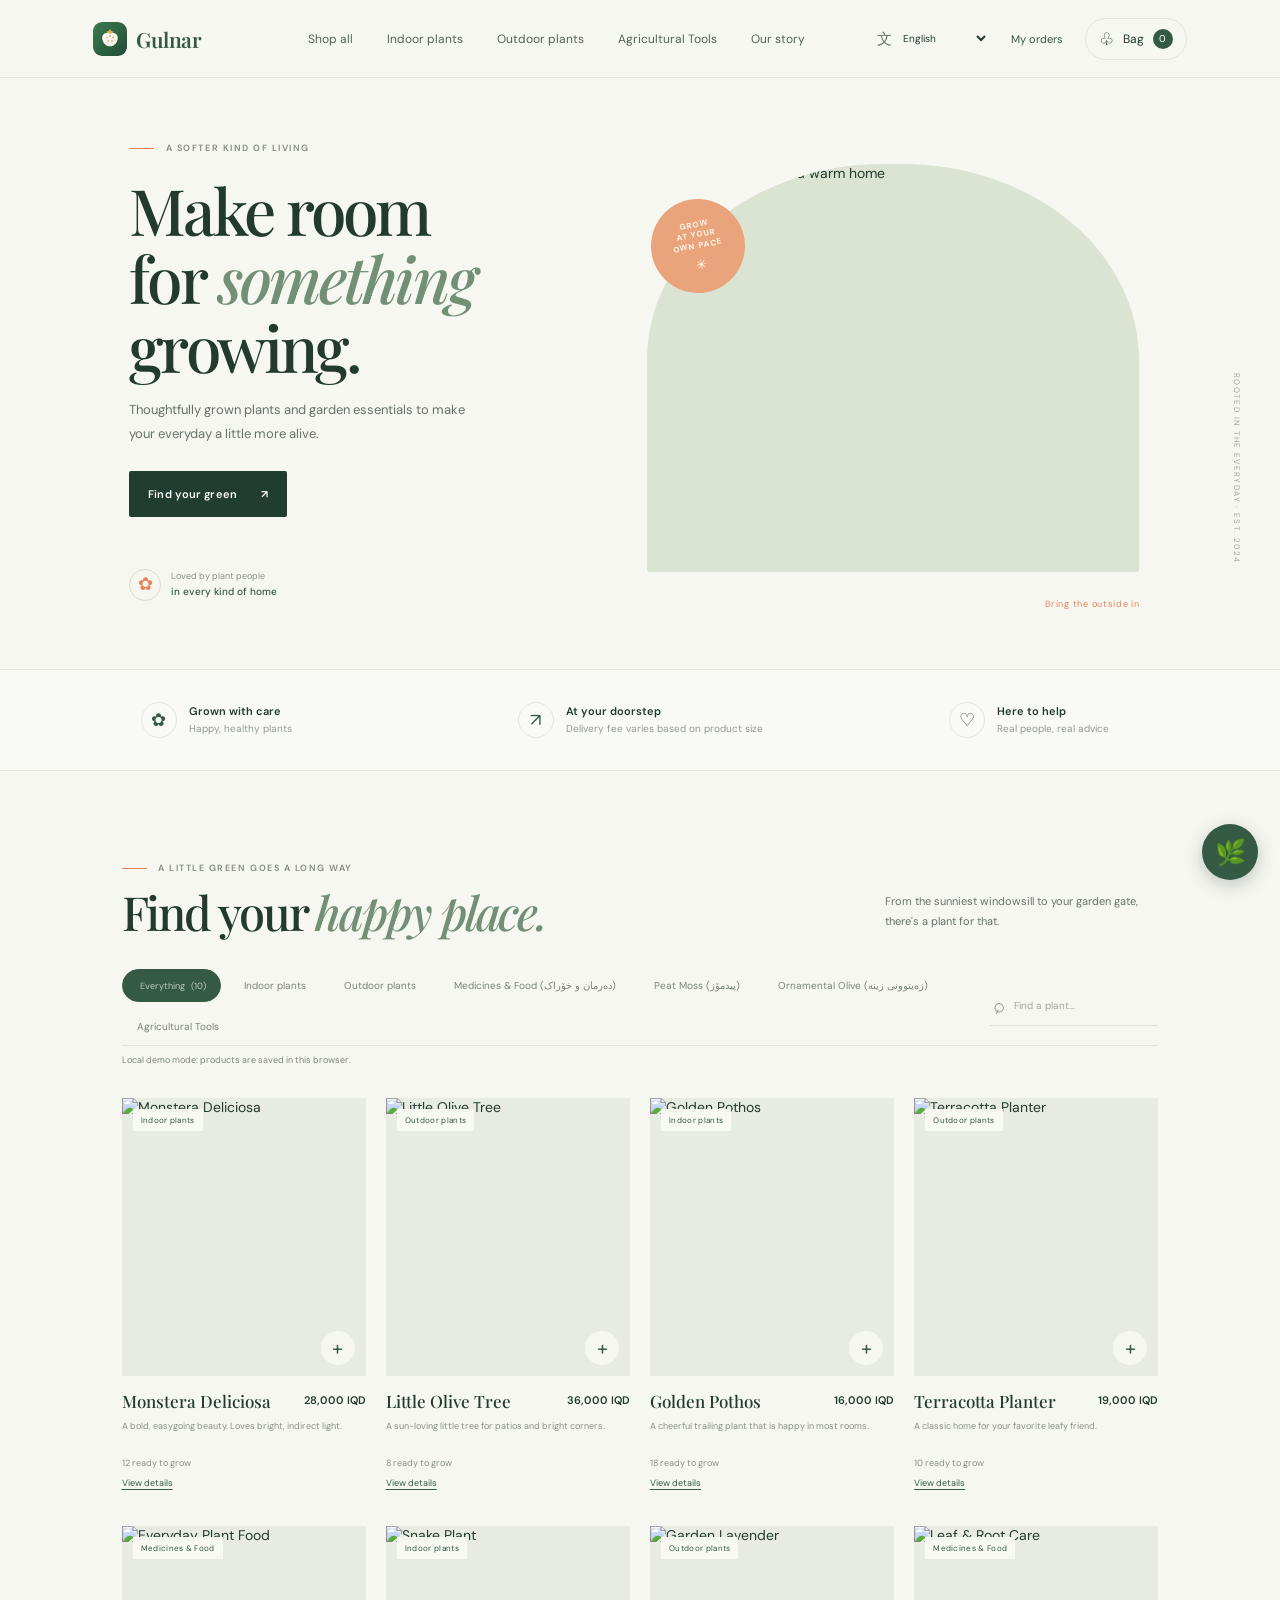
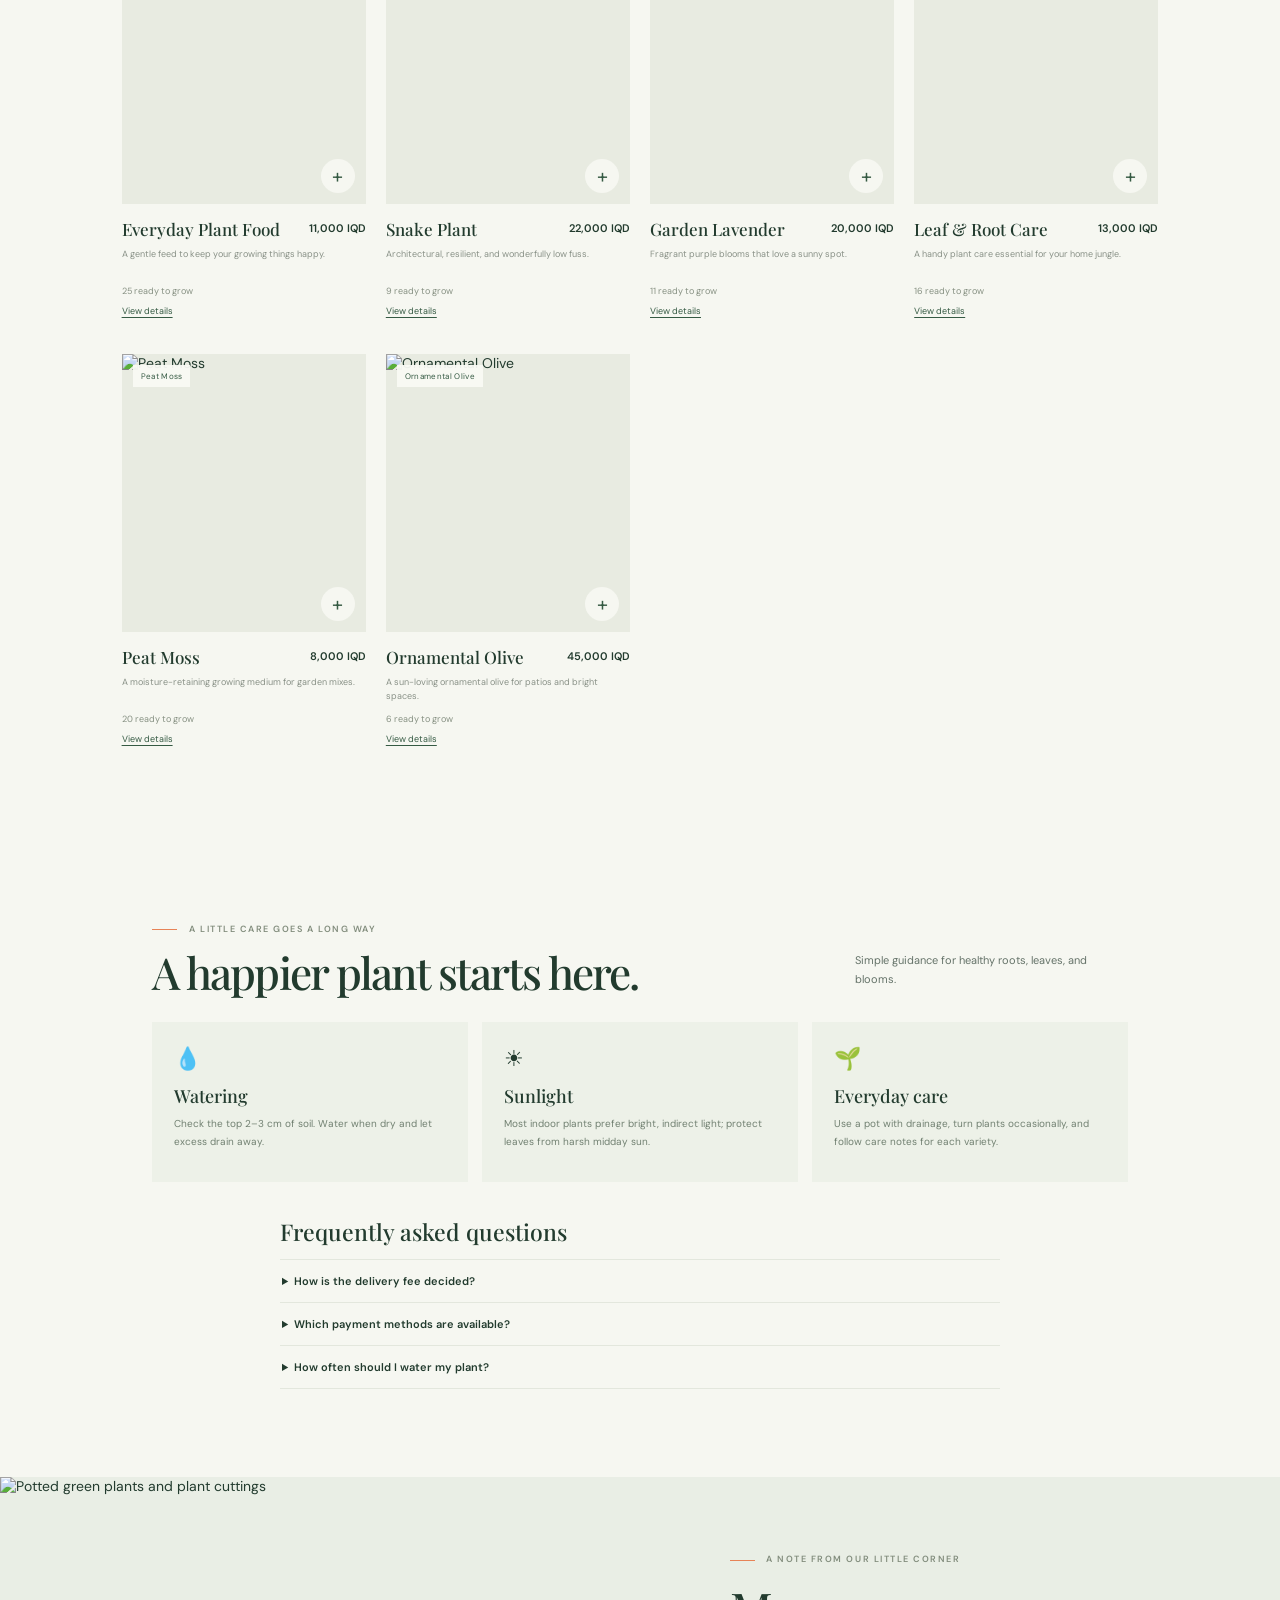
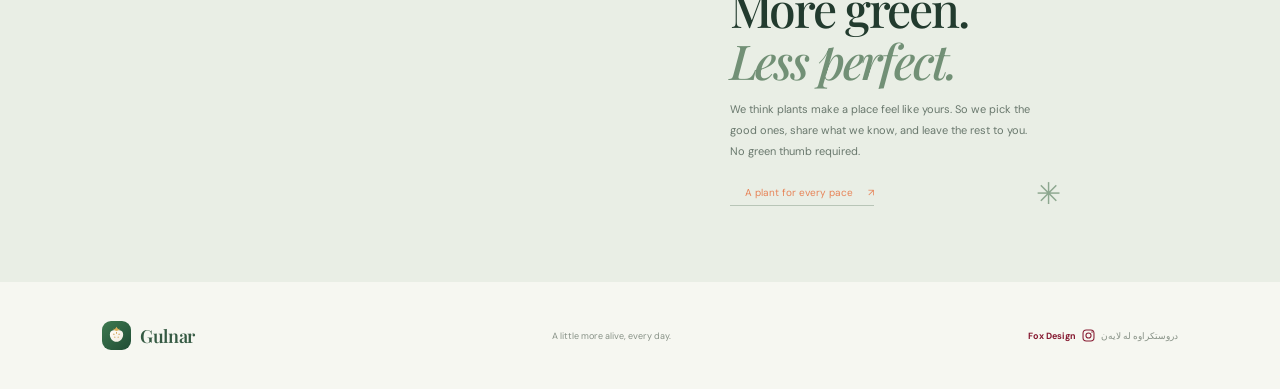
==== commit af63feba: "update branding to Gulnar and secure manual payment Co-authored-by: Copilot <223556219+Copilot@users" ====
--- a/index.html
+++ b/index.html
@@ -170,19 +170,10 @@
           <div class="payment-section" id="payment-section" hidden>
           <div class="form-section-title payment-title"><span data-step-number="2">02</span><h3 data-i18n="paymentTitle">How would you like to pay?</h3></div>
           <div class="payment-options">
-            <label class="payment-option"><input type="radio" name="payment" value="FIB" checked><span class="payment-option-copy"><strong data-i18n="paymentFib">FIB transfer</strong><small data-i18n="paymentFibHint">Upload your transfer receipt</small></span><span class="payment-brand fib-brand">FIB</span></label>
-            <div class="payment-detail" id="fib-detail"><div class="fib-account"><span data-i18n="fibAccountLabel">Transfer to this account</span><strong id="fib-account-number">7000000000000</strong><button type="button" id="copy-fib" class="copy-button" data-i18n="copy">Copy</button></div><div class="field-label"><span class="label-text" data-i18n="receiptLabel">Payment receipt</span> <span data-i18n="receiptHint">required · image</span><div class="receipt-upload-actions"><button type="button" id="receipt-gallery" class="button button-light" data-i18n="chooseImage">Gallery / Files</button><button type="button" id="receipt-camera" class="button button-light" data-i18n="takePhoto">Use camera</button></div><input id="receipt-file" type="file" accept="image/*" hidden><div class="receipt-preview" id="receipt-preview" hidden></div></div></div>
+            <label class="payment-option"><input type="radio" name="payment" value="FIB"><span class="payment-option-copy"><strong data-i18n="paymentFib">FIB transfer</strong><small data-i18n="paymentFibHint">Upload your transfer receipt</small></span><span class="payment-brand fib-brand">FIB</span></label>
+            <div class="payment-detail" id="fib-detail" hidden><div class="fib-account"><span data-i18n="paymentAccountLabel">Send payment to this number</span><strong id="fib-account-number" dir="ltr"></strong><button type="button" id="copy-fib" class="copy-button" data-i18n="copy">Copy</button></div><p class="payment-instructions" data-i18n="fibPaymentHint">Complete the transfer in FIB, then upload your receipt.</p><div class="field-label"><span class="label-text" data-i18n="receiptLabel">Payment receipt</span> <span data-i18n="receiptHint">required · image</span><div class="receipt-upload-actions"><button type="button" id="receipt-gallery" class="button button-light" data-i18n="chooseImage">Gallery / Files</button><button type="button" id="receipt-camera" class="button button-light" data-i18n="takePhoto">Use camera</button></div><input id="receipt-file" type="file" accept="image/*" hidden><div class="receipt-preview" id="receipt-preview" hidden></div></div></div>
             <label class="payment-option"><input type="radio" name="payment" value="QiCard / Mastercard"><span class="payment-option-copy"><strong data-i18n="paymentCard">QiCard / Mastercard</strong><small data-i18n="paymentCardHint">Debit or credit card</small></span><span class="payment-brand card-brands">QI <span>▰</span></span></label>
-            <div class="payment-detail" id="card-detail" hidden>
-              <label class="saved-card"><input type="radio" name="cardType" id="use-saved-card" value="saved" checked><span data-i18n="useSavedCard">Use saved card</span></label>
-              <div id="saved-card-select"><label class="field-label"><span class="label-text" data-i18n="savedCardLabel">Saved card</span><select name="savedCard"><option value="qicard-4821" data-i18n="savedQiCard">QiCard ending 4821</option><option value="mastercard-0936" data-i18n="savedMastercard">Mastercard ending 0936</option></select></label></div>
-              <label class="saved-card"><input type="radio" name="cardType" id="add-new-card" value="new"><span data-i18n="useNewCard">Use a new card instead</span></label>
-              <div class="new-card-fields" id="new-card-fields" hidden>
-                <label class="field-label"><span class="label-text" data-i18n="cardNumber">Card number</span><input name="cardNumber" inputmode="numeric" autocomplete="cc-number" maxlength="23" placeholder="0000 0000 0000 0000" data-i18n-placeholder="cardNumberPlaceholder"></label>
-                <div class="form-grid card-subfields"><label class="field-label"><span class="label-text" data-i18n="expiry">Expiry</span><input name="expiry" autocomplete="cc-exp" placeholder="MM/YY" maxlength="5" data-i18n-placeholder="expiryPlaceholder"></label><label class="field-label"><span class="label-text" data-i18n="cvv">CVV</span><input name="cvv" inputmode="numeric" autocomplete="cc-csc" placeholder="•••" maxlength="4" data-i18n-placeholder="cvvPlaceholder"></label></div>
-                <p class="privacy-note" data-i18n="cardPrivacy">Card details are used for this demo checkout only and are not saved.</p>
-              </div>
-            </div>
+            <div class="payment-detail" id="card-detail" hidden><div class="fib-account"><span data-i18n="paymentAccountLabel">Send payment to this number</span><strong id="qicard-account-number" dir="ltr"></strong><button type="button" id="copy-qicard" class="copy-button" data-i18n="copy">Copy</button></div><p class="payment-instructions" data-i18n="qiCardPaymentHint">Complete payment with QiCard to this number. Your order will be verified manually.</p></div>
           </div>
           </div>
           <div class="checkout-total"><span id="checkout-total-label" data-i18n="subtotal">Subtotal</span><strong id="checkout-total">0 IQD</strong></div>
@@ -264,7 +255,7 @@
         <div class="admin-section-heading"><div><span class="eyebrow" data-i18n="adminSettingsEyebrow">SET THE MOOD</span><h3 data-i18n="shopSettings">Shop settings</h3></div></div>
         <form id="settings-form" class="settings-form">
           <label class="field-label"><span class="label-text" data-i18n="storewideDiscount">Storewide discount</span> <span data-i18n="discountHelp">Applied to all product prices and cart totals</span><div class="input-suffix"><input name="discount" type="number" min="0" max="90" step="1"><span>%</span></div></label>
-          <label class="field-label"><span class="label-text" data-i18n="fibAccountNumber">FIB account number</span> <span data-i18n="fibHelp">Shown at checkout</span><input name="fibAccount" inputmode="numeric" required></label>
+          <label class="field-label"><span class="label-text" data-i18n="paymentNumberLabel">FIB / Qi Card payment number</span> <span data-i18n="fibHelp">Shown at checkout</span><input name="fibAccount" type="tel" inputmode="tel" required></label>
           <button class="button button-dark" type="submit" data-i18n="saveSettings">Save settings</button>
         </form>
         <div class="profit-card"><span class="eyebrow" data-i18n="profitEyebrow">YOUR GROWING BUSINESS</span><h3 data-i18n="profitTitle">Retail margin, before discount</h3><p data-i18n="profitDescription">Per-product profit and margin are based on retail price less wholesale cost.</p><div id="profit-summary"></div></div>
--- a/style.css
+++ b/style.css
@@ -25,7 +25,7 @@
 .site-header { height: 78px; padding: 0 7.3%; display: flex; align-items: center; justify-content: space-between; border-bottom: 1px solid rgba(34,59,46,.08); }
 .brand { display: inline-flex; gap: 9px; align-items: center; font-size: 21px; font-weight: 600; }
 .brand-mark { width: 34px; height: 34px; flex: 0 0 auto; display: block; border-radius: 9px; object-fit: cover; }
-.brand-name { color: var(--ink); font-family: var(--serif); font-weight: 500; letter-spacing: -.025em; }
+.brand-name { color: var(--green); font-family: var(--serif); font-weight: 600; letter-spacing: -.025em; }
 .main-nav { display: flex; gap: 34px; align-items: center; margin-left: 35px; }
 .main-nav a { color: #536358; font-size: 12px; transition: color .2s; }
 .main-nav a:hover, .text-link:hover { color: var(--orange); }
@@ -204,10 +204,12 @@
 .card-brands { color: #3a5265; }
 .cash-brand { font-size: 9px; }
 .payment-detail { padding: 12px 10px 13px; border: 1px solid #e5e9e1; border-top: 0; }
+.payment-detail[hidden] { display: none; }
 .fib-account { position: relative; min-height: 50px; margin-bottom: 12px; padding: 8px 65px 8px 9px; background: #edf2e9; }
 .fib-account span, .fib-account strong { display: block; }
 .fib-account span { margin-bottom: 4px; color: #8b9788; font-size: 8px; }
 .fib-account strong { font-size: 12px; letter-spacing: .06em; }
+.payment-instructions { margin: 0 0 12px; color: #718071; font-size: 9px; line-height: 1.6; }
 .copy-button { position: absolute; top: 15px; right: 9px; padding: 5px 8px; border: 1px solid #d5dfd1; background: transparent; color: var(--green); font-size: 8px; }
 .payment-detail .field-label input { min-height: 36px; background: var(--white); }
 .payment-detail input[type="file"] { padding: 9px; font-size: 9px; }
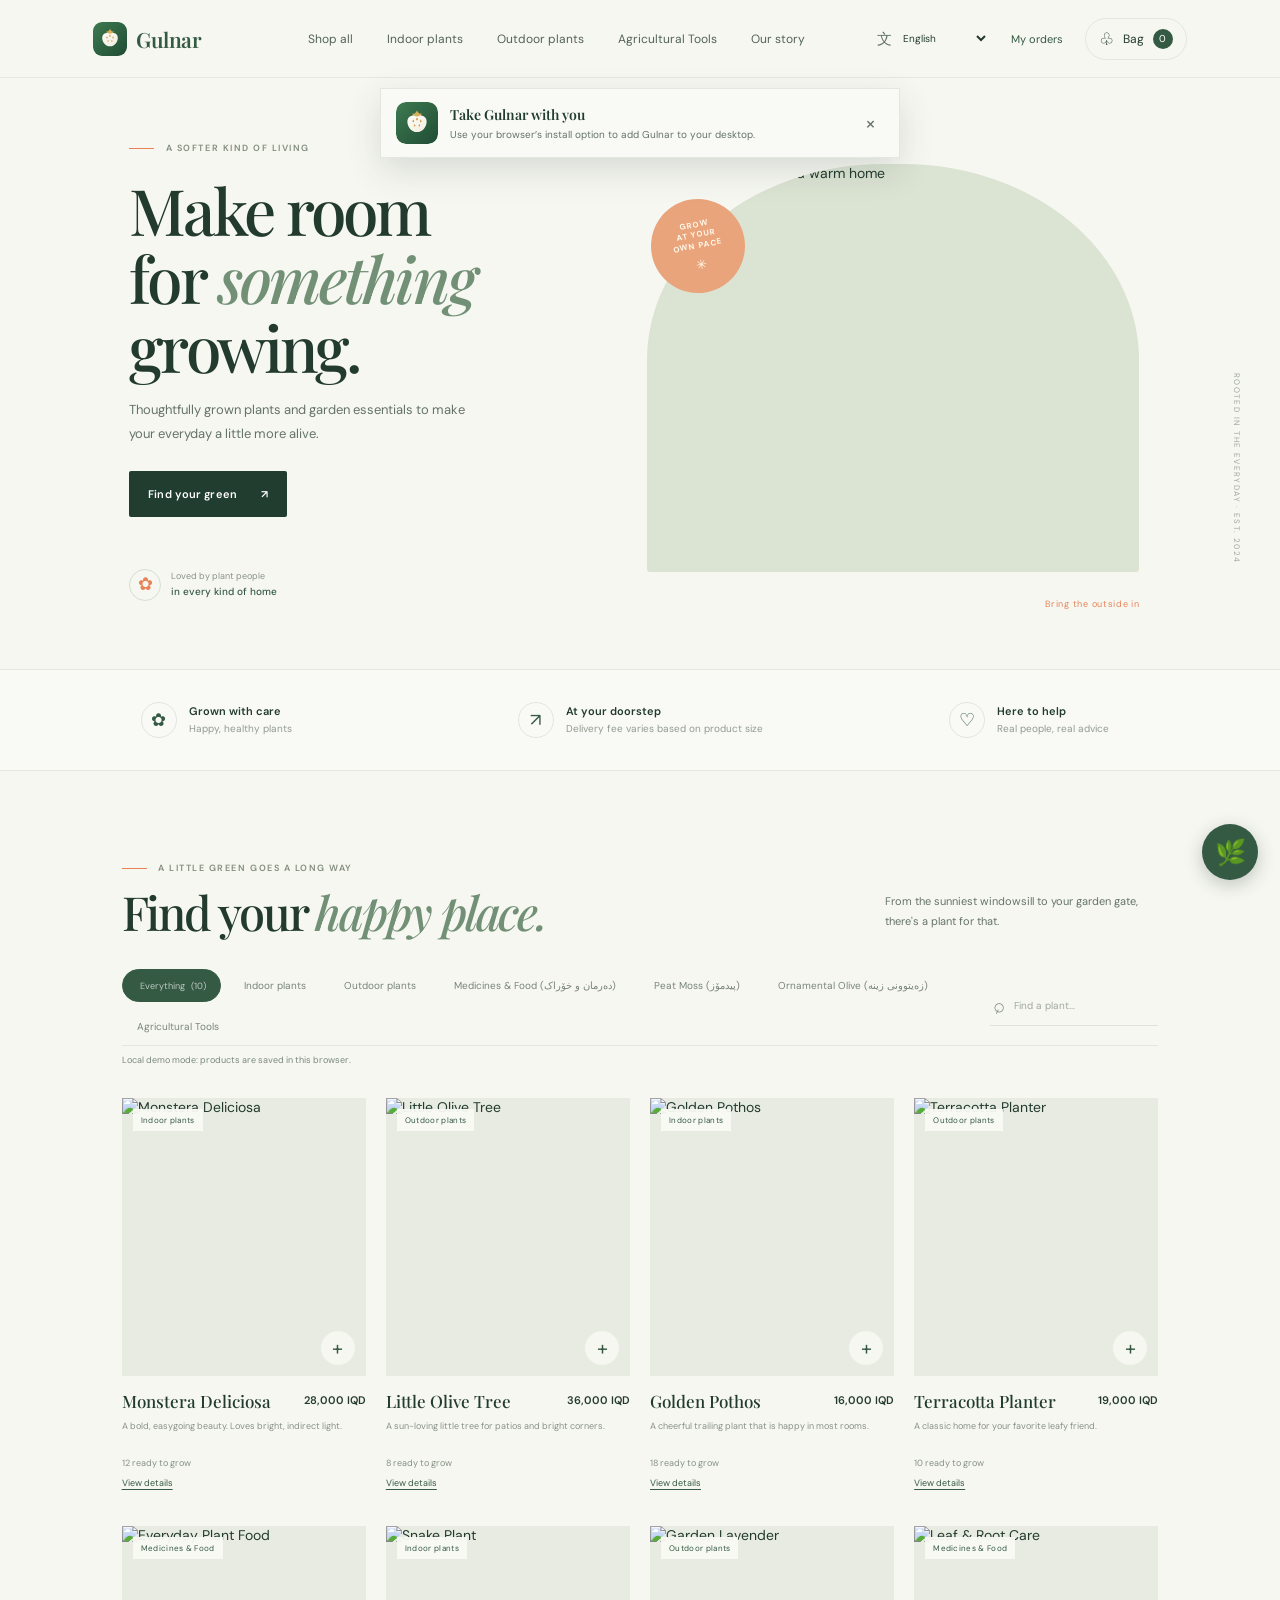
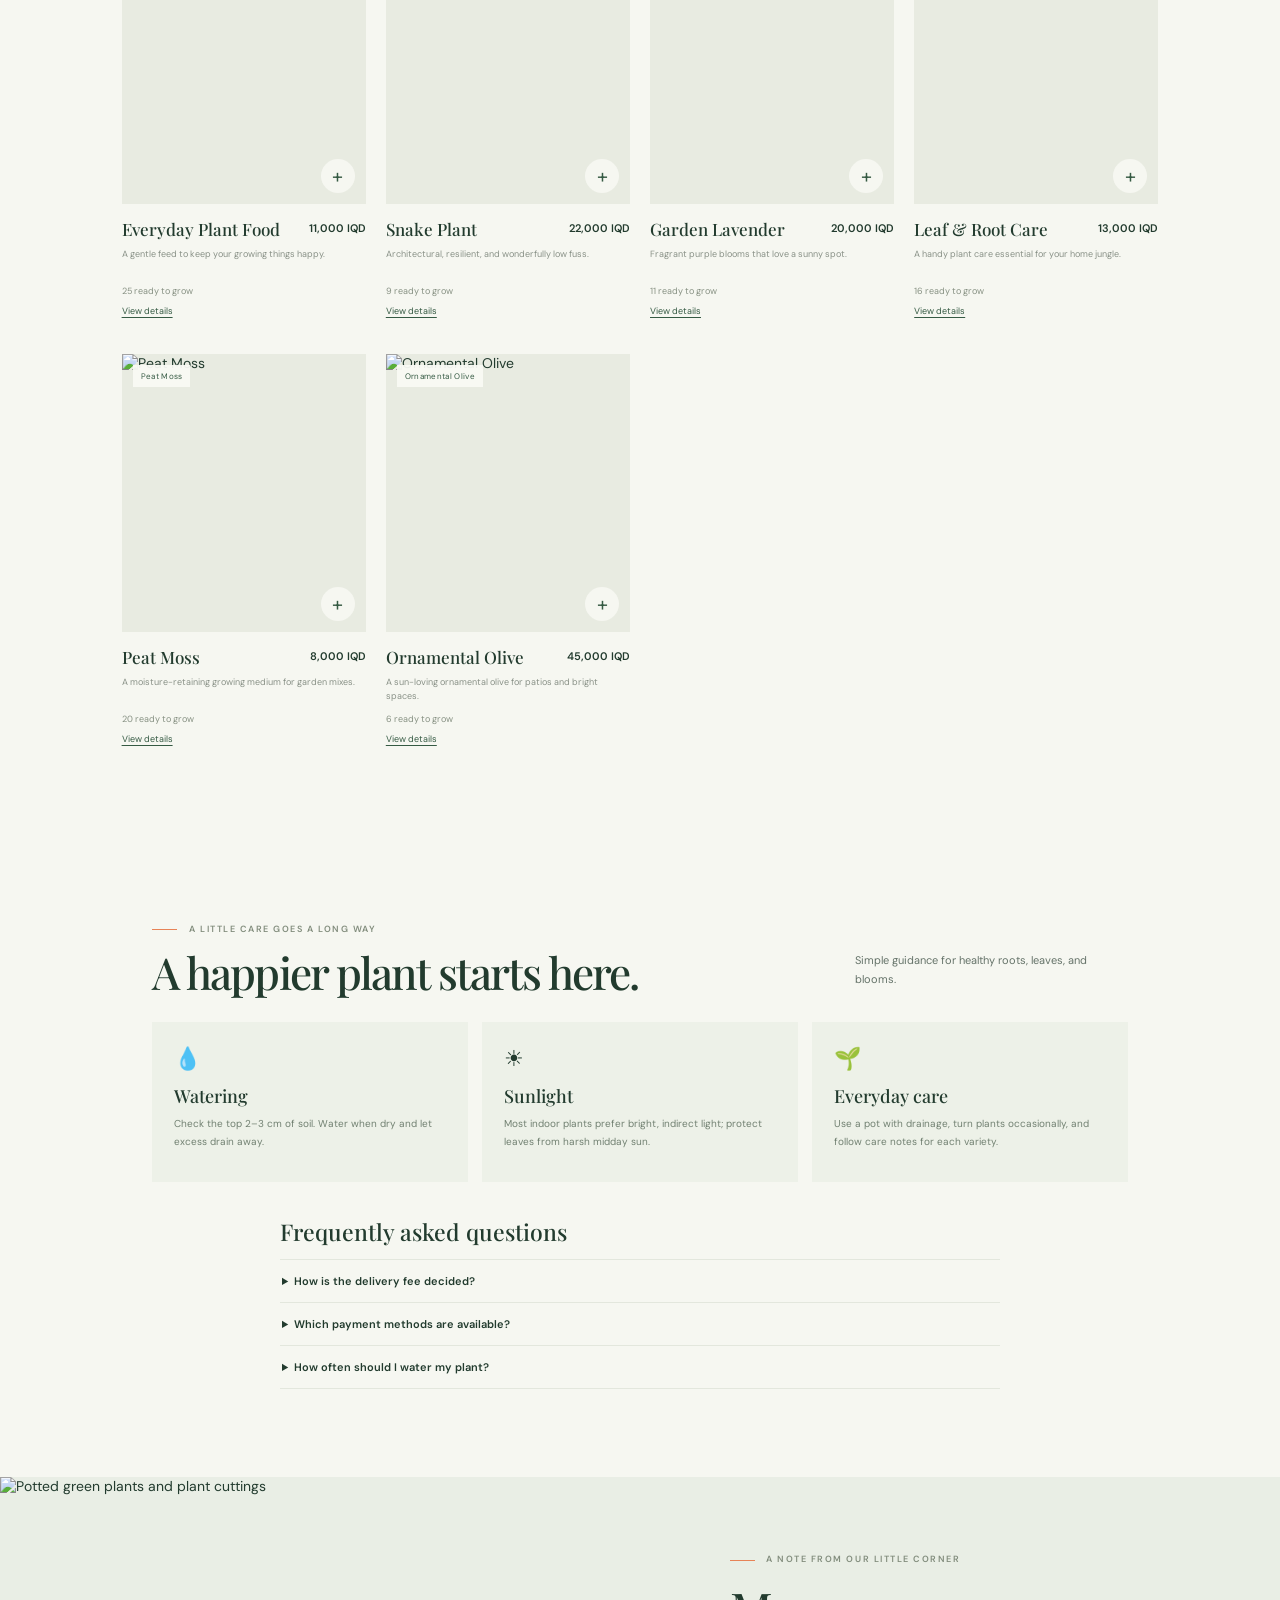
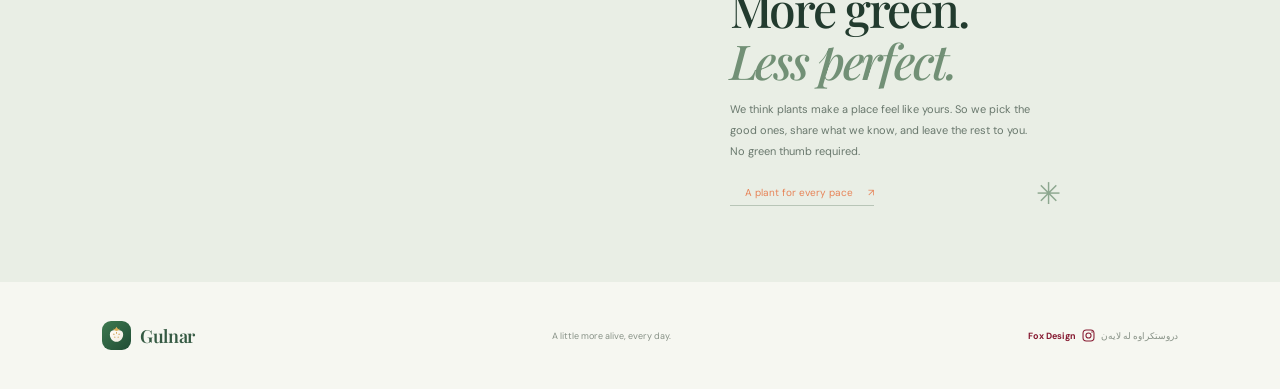
==== commit f9f3c089: "setup supabase and fix PWA install prompt" ====
--- a/index.html
+++ b/index.html
@@ -6,6 +6,19 @@
   <meta name="theme-color" content="#f6f7f1">
   <meta name="description" content="Thoughtfully grown plants and garden essentials, delivered to your door." id="page-description">
   <title>Gulnar — Plants for your kind of home</title>
+  <link rel="manifest" href="./manifest.webmanifest">
+  <link rel="icon" href="./gulnar-app-icon.svg" type="image/svg+xml">
+  <link rel="apple-touch-icon" href="./gulnar-app-icon-192.png">
+  <meta name="apple-mobile-web-app-capable" content="yes">
+  <meta name="apple-mobile-web-app-status-bar-style" content="default">
+  <meta name="apple-mobile-web-app-title" content="Gulnar">
+  <script>
+    window.__gulnarInstallPrompt = null;
+    window.addEventListener("beforeinstallprompt", event => {
+      event.preventDefault();
+      window.__gulnarInstallPrompt = event;
+    });
+  </script>
   <link rel="preconnect" href="https://images.unsplash.com">
   <link rel="preconnect" href="https://fonts.googleapis.com">
   <link rel="preconnect" href="https://fonts.gstatic.com" crossorigin>
@@ -115,7 +128,15 @@
     </div>
   </footer>
   <div class="toast" id="toast" role="status" aria-live="polite"></div>
-
+  <aside class="install-banner" id="install-banner" hidden aria-labelledby="install-title">
+    <img src="./gulnar-app-icon.svg" alt="" width="42" height="42">
+    <div class="install-banner-copy">
+      <strong id="install-title">Take Gulnar with you</strong>
+      <p id="install-description"></p>
+    </div>
+    <button class="install-action" id="install-action" type="button" hidden>Install</button>
+    <button class="install-dismiss" id="install-dismiss" type="button" aria-label="Not now">×</button>
+  </aside>
   <div class="plant-chat-widget">
     <section class="plant-chat-panel" id="plant-chat-panel" role="dialog" aria-modal="false" aria-labelledby="plant-chat-title" hidden>
       <header class="plant-chat-header">
--- a/style.css
+++ b/style.css
@@ -139,7 +139,15 @@
 .footer-heart { color: var(--orange); }
 .toast { position: fixed; z-index: 30; bottom: 24px; left: 50%; max-width: calc(100% - 32px); padding: 12px 19px; border-radius: 3px; background: var(--green-deep); color: white; font-size: 11px; opacity: 0; pointer-events: none; transform: translate(-50%, 10px); transition: .2s; }
 .toast.show { opacity: 1; transform: translate(-50%, 0); }
-
+.install-banner { position: fixed; z-index: 19; top: 88px; left: 50%; width: min(520px, calc(100vw - 32px)); padding: 13px 15px; display: flex; align-items: center; gap: 12px; border: 1px solid var(--line); background: rgba(249,250,245,.98); box-shadow: 0 12px 35px rgba(34,59,46,.14); transform: translateX(-50%); }
+.install-banner[hidden] { display: none; }
+.install-banner > img { width: 42px; height: 42px; flex: 0 0 auto; border-radius: 10px; }
+.install-banner-copy { min-width: 0; flex: 1; }
+.install-banner-copy strong { color: var(--green-deep); font: 600 14px var(--serif); }
+.install-banner-copy p { margin: 3px 0 0; color: var(--ink-soft); font-size: 10px; line-height: 1.5; }
+.install-action { min-height: 34px; padding: 0 13px; border: 0; background: var(--green-deep); color: #fff; font-size: 10px; font-weight: 600; white-space: nowrap; }
+.install-dismiss { width: 28px; height: 28px; flex: 0 0 auto; padding: 0; border: 0; background: transparent; color: var(--ink-soft); font-size: 20px; line-height: 1; }
+.install-action:focus-visible, .install-dismiss:focus-visible { outline: 2px solid #729076; outline-offset: 2px; }
 .overlay { position: fixed; inset: 0; z-index: 20; }
 .overlay-scrim { position: absolute; inset: 0; width: 100%; height: 100%; border: 0; background: rgba(21,34,26,.42); animation: fade-in .2s; }
 .cart-drawer, .admin-panel { position: absolute; top: 0; right: 0; width: min(100%, 495px); height: 100%; overflow-y: auto; overscroll-behavior: contain; background: var(--paper); box-shadow: -15px 0 50px rgba(27,43,33,.12); animation: slide-in .25s ease-out; }
@@ -348,6 +356,12 @@
   .product-image { height: clamp(210px, 29vw, 285px); }
 }
 @media (max-width: 680px) {
+  .install-banner { top: 74px; width: calc(100vw - 24px); padding: 11px; gap: 9px; }
+  .install-banner > img { width: 34px; height: 34px; }
+  .install-banner-copy strong { font-size: 12px; }
+  .install-banner-copy p { font-size: 9px; }
+  .install-action { min-height: 32px; padding: 0 9px; font-size: 9px; }
+  .install-dismiss { width: 24px; }
   .announcement { font-size: 9px; }
   .site-header { height: 66px; padding: 0 18px; }
   .brand { gap: 7px; font-size: 19px; }
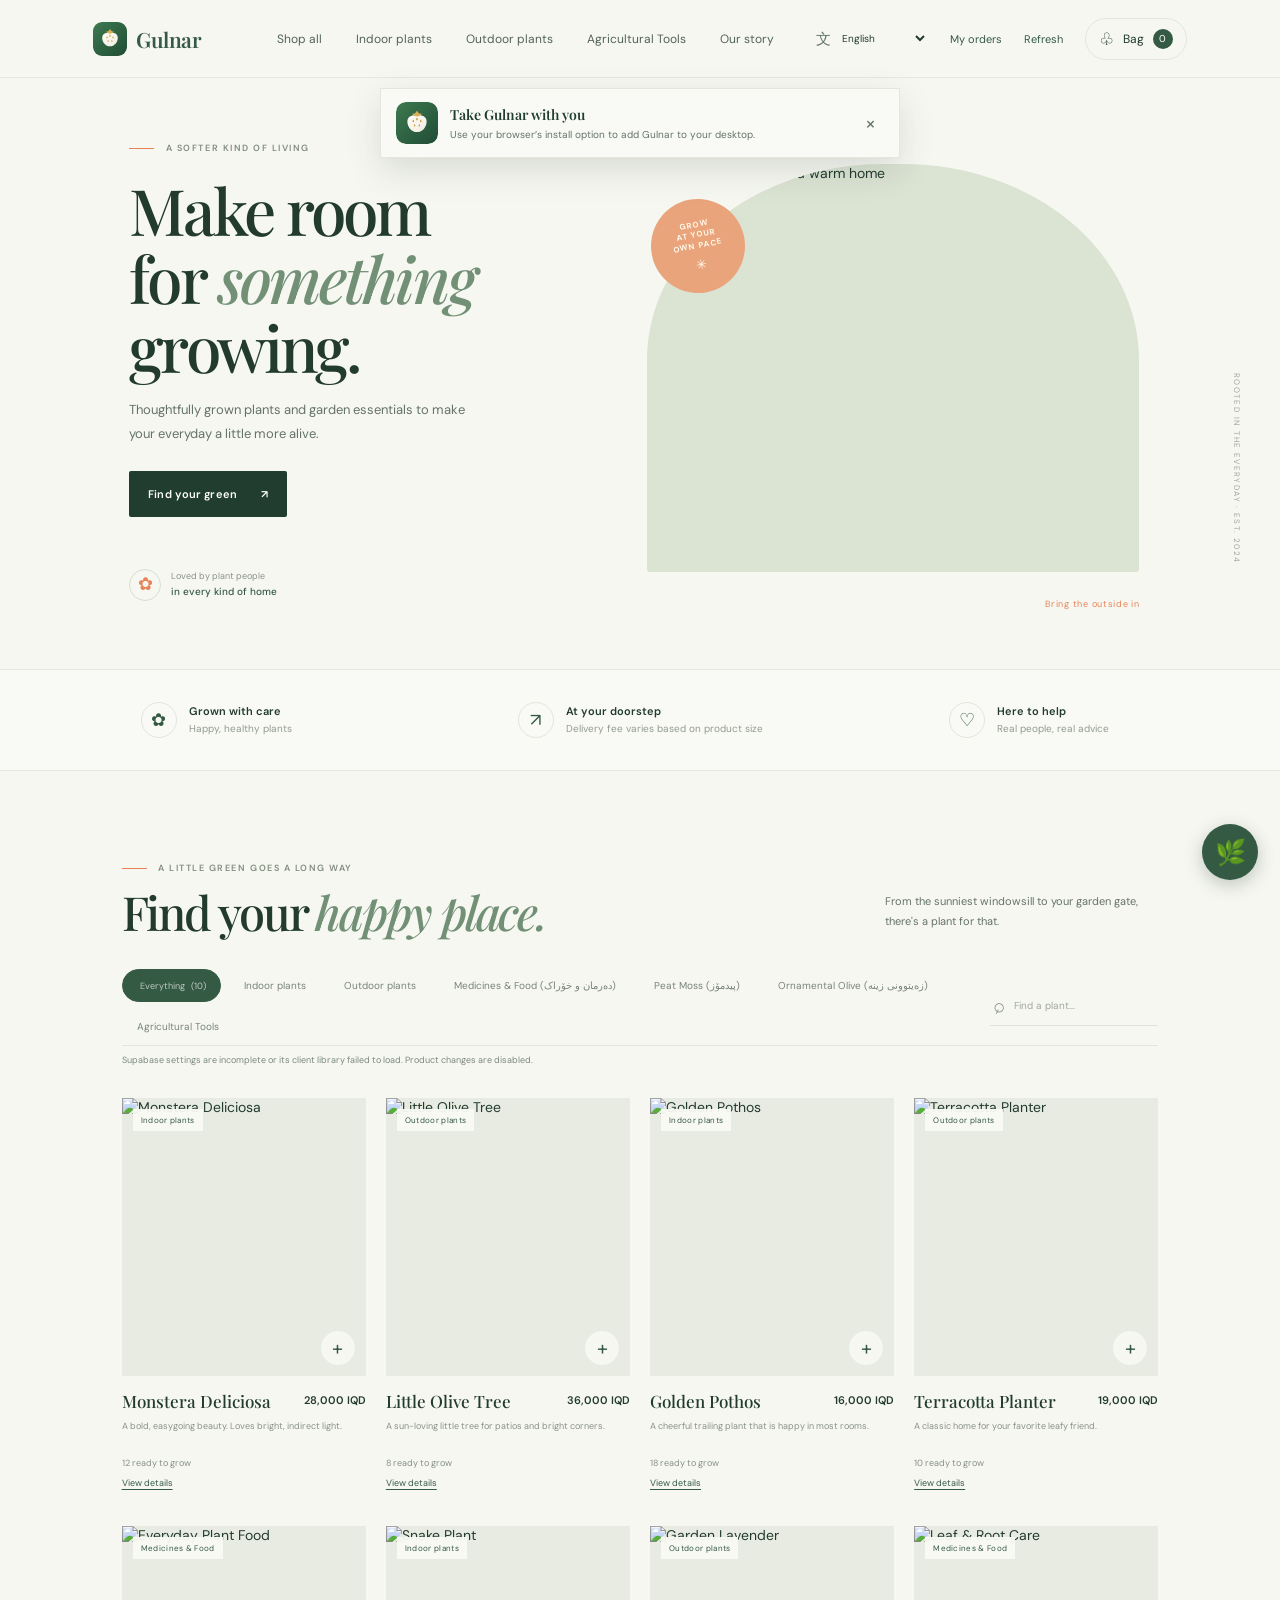
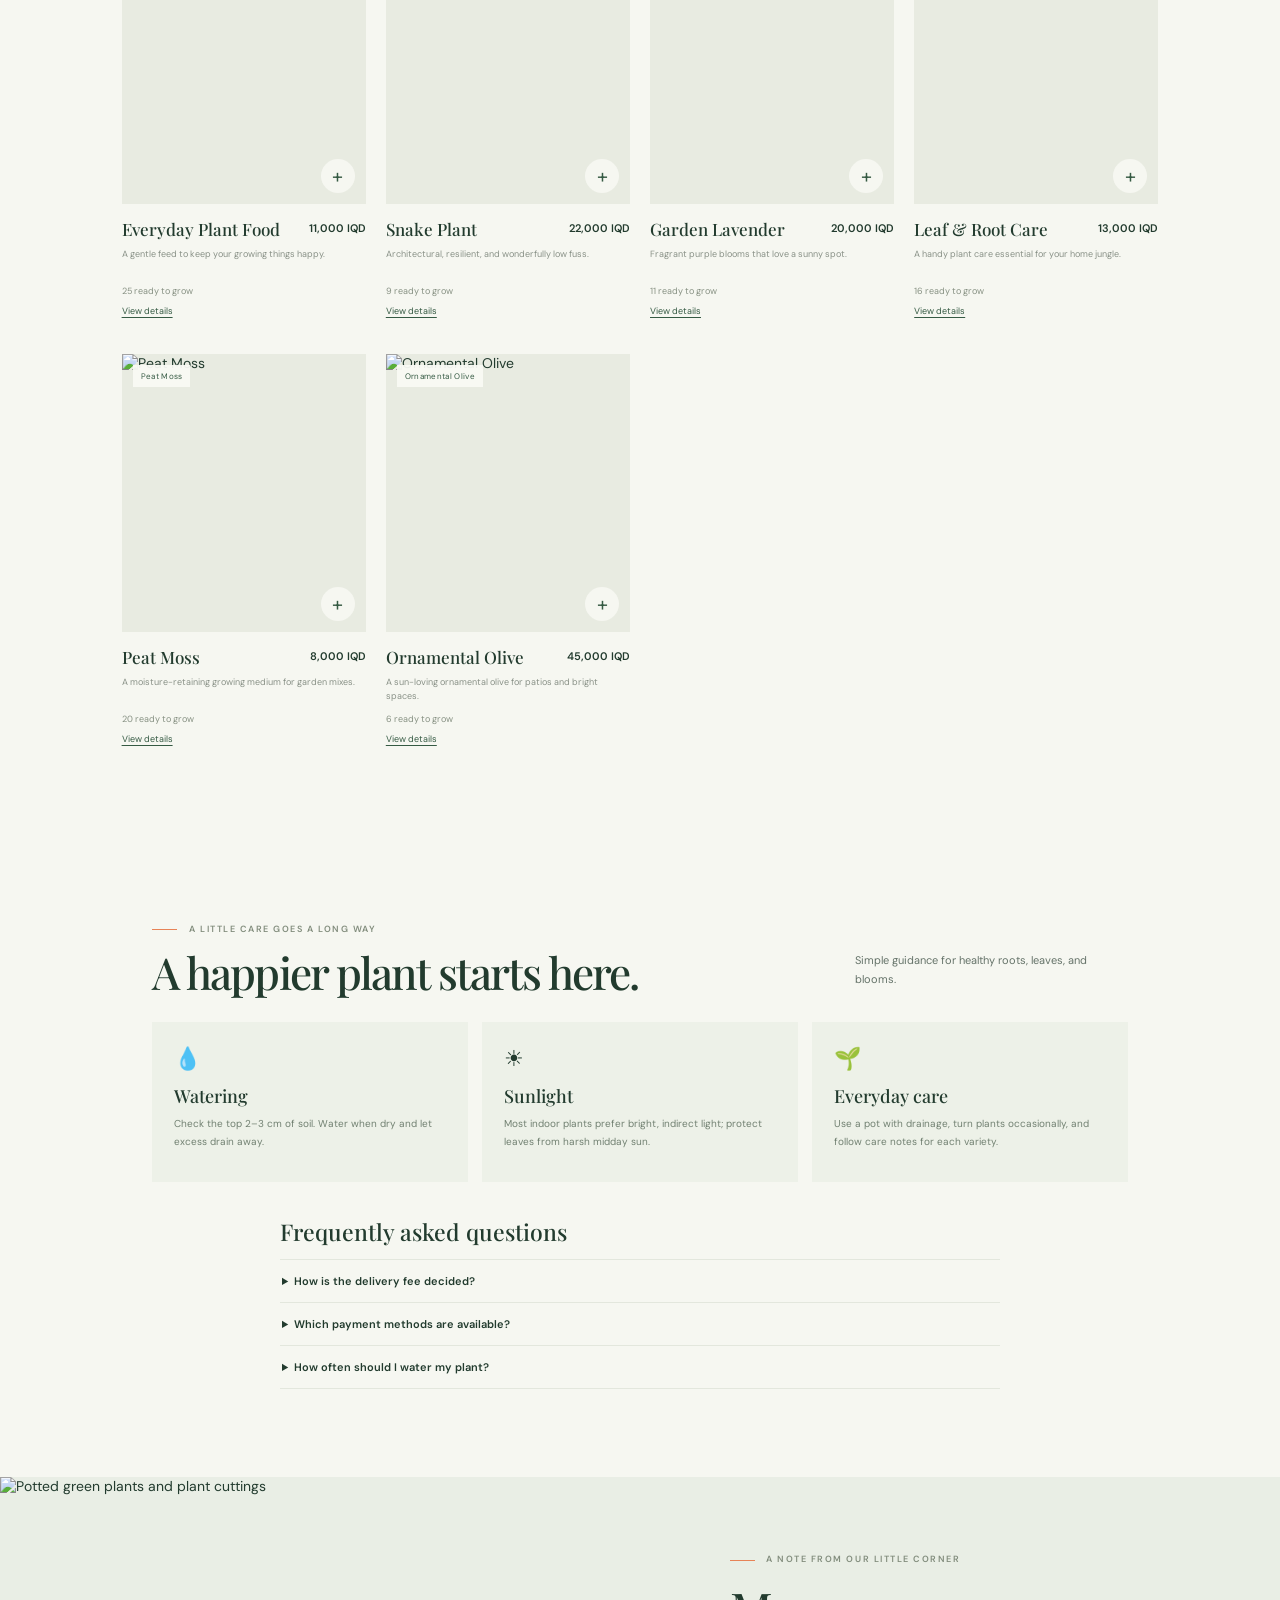
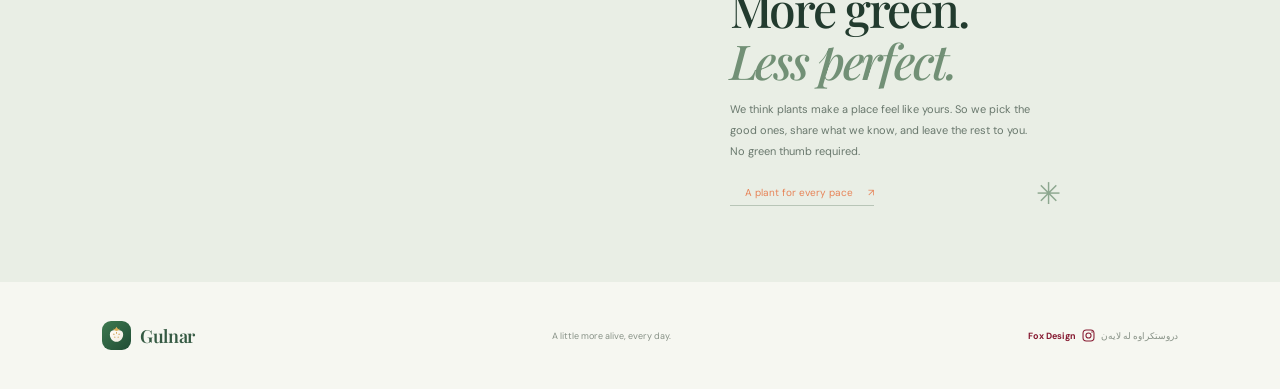
==== commit 02bac71d: "Deploy latest database, PWA, and refresh updates Co-authored-by: Copilot <223556219+Copilot@users.no" ====
--- a/index.html
+++ b/index.html
@@ -42,6 +42,7 @@
     <div class="header-actions">
       <label class="language-picker"><span class="language-icon" aria-hidden="true">文</span><select id="language-switcher" aria-label="Choose language"><option value="en">English</option><option value="ckb">کوردی (سۆرانی)</option><option value="ar">العربية</option></select></label>
       <button class="orders-button" id="orders-open" type="button" data-i18n="myOrders">My orders</button>
+      <button class="refresh-btn" id="refreshAppBtn" type="button" data-i18n-aria-label="refreshApp"><span class="refresh-btn-label" data-i18n="refreshApp">نوێکردنەوە</span></button>
       <button class="cart-button" id="cart-open" type="button" aria-label="Open bag" data-i18n-aria-label="openBag"><span class="bag-icon">♧</span><span data-i18n="bag">Bag</span><span class="cart-count" id="cart-count">0</span></button>
     </div>
   </header>
--- a/style.css
+++ b/style.css
@@ -34,7 +34,9 @@
 .icon-button { font-size: 18px; opacity: .7; }
 .cart-button { border: 1px solid var(--line); background: transparent; border-radius: 25px; padding: 9px 13px; display: inline-flex; gap: 9px; align-items: center; color: var(--ink); font-size: 12px; }
 .orders-button { border: 0; padding: 7px 0; background: transparent; color: var(--green); font-size: 11px; }
-.orders-button:hover, .product-detail-link:hover { color: var(--orange); }
+.refresh-btn { border: 0; padding: 7px 0; background: transparent; color: var(--green); font-size: 11px; }
+.orders-button:hover, .refresh-btn:hover, .product-detail-link:hover { color: var(--orange); }
+.refresh-btn:focus-visible { outline: 2px solid #729076; outline-offset: 3px; }
 .bag-icon { font-size: 17px; }
 .cart-count { min-width: 20px; height: 20px; border-radius: 50%; display: grid; place-items: center; padding: 0 4px; background: var(--green); color: #fff; font-size: 10px; }
 .hero { position: relative; min-height: 560px; max-width: 1440px; margin: auto; padding: 64px 10.1% 58px; display: grid; grid-template-columns: 1fr 1.08fr; align-items: center; gap: 5%; overflow: hidden; }
@@ -368,7 +370,7 @@
   .brand-mark { width: 27px; height: 27px; }
   .main-nav { display: none; }
   .header-actions { gap: 13px; }
-  .orders-button { font-size: 9px; }
+  .orders-button, .refresh-btn { font-size: 9px; }
   .cart-button { gap: 6px; padding: 7px 9px; font-size: 10px; }
   .hero { min-height: 0; padding: 45px 23px 34px; grid-template-columns: 1fr; gap: 27px; }
   .hero h1 { margin: 16px 0 13px; font-size: clamp(45px, 13vw, 61px); }
@@ -437,7 +439,9 @@
   .site-header { padding-right: 12px; padding-left: 12px; }
   .header-actions { gap: 6px; }
   .language-picker select { max-width: 58px; font-size: 8px; }
-  .orders-button { font-size: 8px; }
+  .orders-button, .refresh-btn { font-size: 8px; }
+  .refresh-btn-label { display: none; }
+  .refresh-btn::before { content: "↻"; }
   .cart-button { gap: 4px; padding: 6px 5px; font-size: 9px; }
   .benefits { padding-right: 10px; padding-left: 10px; gap: 6px; }
   .benefits small { font-size: 7px; }
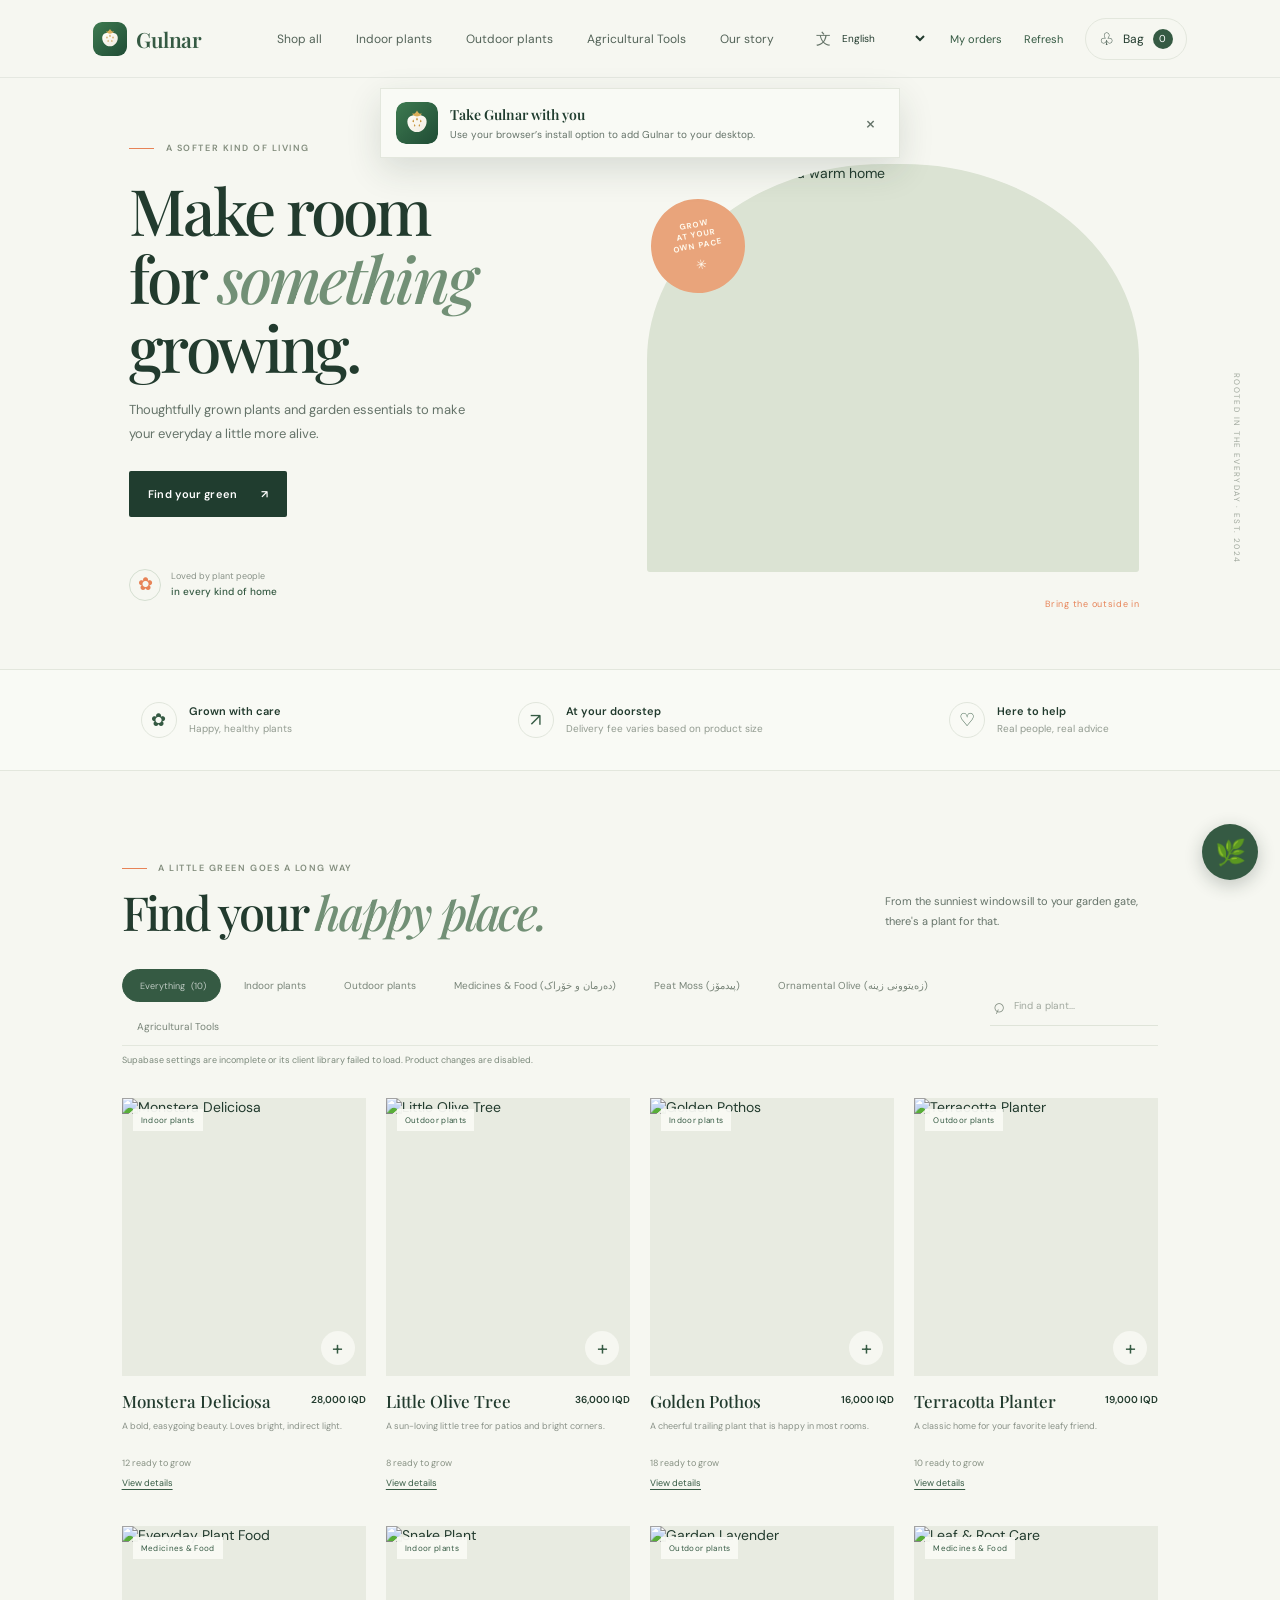
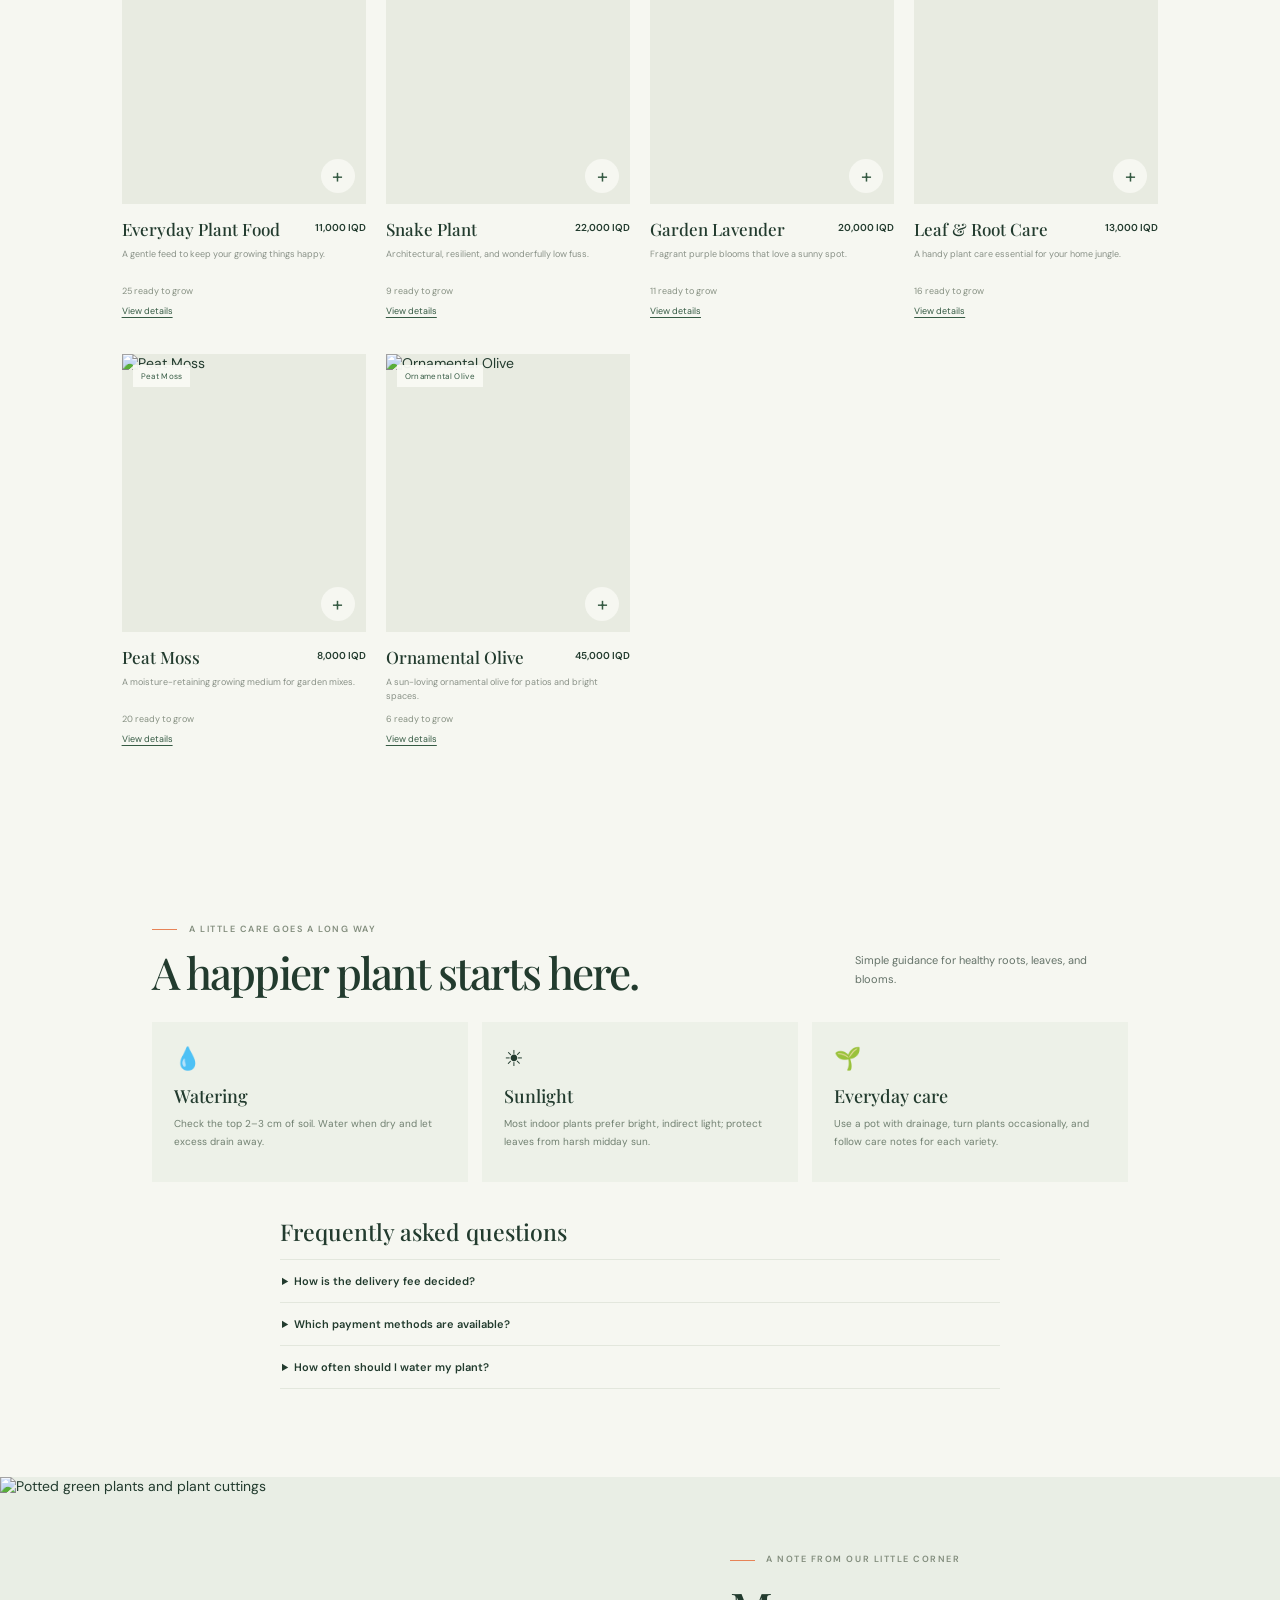
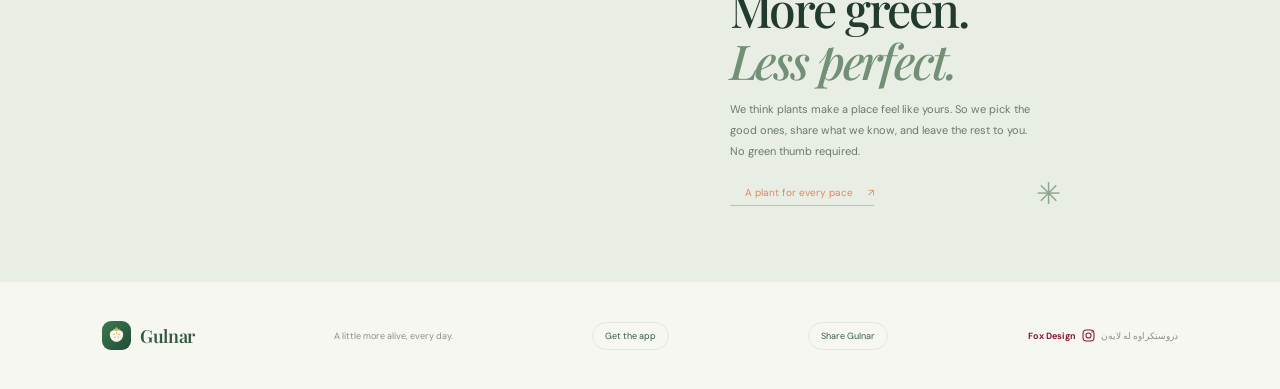
==== commit dd964ebe: "Upgrade storefront and add app share page Co-authored-by: Copilot <223556219+Copilot@users.noreply.g" ====
--- a/index.html
+++ b/index.html
@@ -116,6 +116,8 @@
   <footer class="site-footer">
     <a class="brand footer-brand" href="#"><img class="brand-mark" src="gulnar-app-icon.svg" alt="" width="29" height="29"><span class="brand-name">Gulnar</span></a>
     <p data-i18n="footerLine">A little more alive, every day.</p>
+    <a class="footer-share-button footer-get-app-link" id="get-app-link" href="https://gulzhin.vercel.app" data-i18n="getApp">Get the app</a>
+    <button class="footer-share-button" id="share-app-button" type="button" data-i18n="shareApp">Share Gulnar</button>
     <div class="footer-credit" dir="rtl">
       <span>دروستکراوە لە لایەن</span>
       <a class="footer-credit-link" href="https://www.instagram.com/fox_design7?evlk=MXYxbWRzbzhxeHJ4Yw==" target="_blank" rel="noopener noreferrer" dir="ltr" aria-label="Fox Design on Instagram">
@@ -210,7 +212,7 @@
   <div class="overlay" id="customer-orders-overlay" hidden>
     <button class="overlay-scrim" data-close="customer-orders" aria-label="Close orders" data-i18n-aria-label="closeOrders"></button>
     <aside class="orders-panel">
-      <div class="drawer-header"><div><span class="eyebrow" data-i18n="ordersEyebrow">YOUR GARDEN JOURNEY</span><h2 data-i18n="myOrders">My orders</h2></div><button class="close-button" data-close="customer-orders" aria-label="Close orders">×</button></div>
+      <div class="drawer-header"><div><span class="eyebrow" data-i18n="ordersEyebrow">YOUR GARDEN JOURNEY</span><h2 data-i18n="myOrders">My orders</h2></div><button class="close-button orders-back-button" data-close="customer-orders" type="button" aria-label="Back to shop" data-i18n-aria-label="backToShop"><span class="orders-back-icon" aria-hidden="true">←</span></button></div>
       <p class="secure-note" data-i18n="localOrderNotice">Orders in this demo are saved in this browser.</p>
       <div id="customer-order-list" class="customer-order-list"></div>
     </aside>
@@ -240,10 +242,13 @@
     <aside class="admin-panel" aria-label="Admin panel" data-i18n-aria-label="adminTitle">
       <div class="drawer-header"><div><span class="eyebrow" data-i18n="adminEyebrow">YOUR LITTLE GREEN EMPIRE</span><h2 data-i18n="adminTitle">Shop studio</h2></div><button class="close-button" data-close="admin" aria-label="Close admin panel" data-i18n-aria-label="closeAdmin">×</button></div>
       <div class="admin-notice-row"><div class="admin-notice" id="admin-notice" data-i18n="adminNotice">Demo admin panel · changes are saved in this browser only.</div><button class="button button-light small-button" id="admin-logout" type="button" data-i18n="adminSignOut" hidden>Sign out</button></div>
+      <div class="admin-identity" id="admin-identity"><img id="admin-avatar" alt=""><span><strong id="admin-display-name"></strong><small id="admin-display-title"></small></span></div>
       <div class="admin-tabs" role="tablist">
         <button class="admin-tab active" data-tab="products" role="tab" aria-selected="true" data-i18n="products">Products</button>
         <button class="admin-tab" data-tab="orders" role="tab" aria-selected="false"><span data-i18n="orders">Orders</span> <span class="order-tab-count" id="pending-order-count"></span></button>
         <button class="admin-tab" data-tab="settings" role="tab" aria-selected="false" data-i18n="settings">Settings</button>
+        <button class="admin-tab" data-tab="profile" role="tab" aria-selected="false" data-i18n="adminProfile">Profile</button>
+        <button class="admin-tab" data-tab="activity" role="tab" aria-selected="false" data-i18n="adminActivity">Activity</button>
       </div>
       <section class="admin-content" id="admin-products">
         <div class="admin-section-heading"><div><span class="eyebrow" data-i18n="adminProductsEyebrow">THE GOOD STUFF</span><h3><span data-i18n="products">Products</span> <span id="admin-product-count"></span></h3></div><button id="add-product-button" class="button button-dark small-button" type="button" data-i18n="addPlant">+ Add a plant</button></div>
@@ -254,18 +259,25 @@
             <input type="hidden" name="id">
             <label class="field-label"><span class="label-text" data-i18n="productName">Product name</span><input name="name" required></label>
             <label class="field-label"><span class="label-text" data-i18n="category">Category</span><select name="category" required><option value="Indoor Plants" data-i18n="categoryIndoor">Indoor plants</option><option value="Outdoor Plants" data-i18n="categoryOutdoor">Outdoor plants</option><option value="Medicines & Food" data-i18n="categoryCare">Medicines &amp; Food</option><option value="Peat Moss" data-i18n="categoryPeat">Peat Moss</option><option value="Ornamental Olive" data-i18n="categoryOlive">Ornamental Olive</option><option value="Agricultural Tools" data-i18n="categoryTools">Agricultural Tools</option></select></label>
-            <label class="field-label full-field"><span class="label-text" data-i18n="imageUrl">Image URL (optional)</span><input name="image" type="url" placeholder="https://..." data-i18n-placeholder="imagePlaceholder"></label>
+            <label class="field-label full-field"><span class="label-text" data-i18n="imageUrls">Image URLs (one per line, optional)</span><textarea name="image" rows="2" placeholder="https://..." data-i18n-placeholder="imagePlaceholder"></textarea></label>
             <div class="product-image-controls full-field">
               <button class="button button-light" id="product-gallery-button" type="button" data-i18n="chooseImage">Gallery / Files</button>
               <button class="button button-light" id="product-camera-button" type="button" data-i18n="takePhoto">Use camera</button>
-              <input id="product-gallery-input" type="file" accept="image/*" hidden>
+              <input id="product-gallery-input" type="file" accept="image/*" multiple hidden>
               <input id="product-camera-input" type="file" accept="image/*" capture="environment" hidden>
             </div>
             <div class="product-image-preview full-field" id="product-image-preview" hidden>
-              <img id="product-image-preview-img" alt="" data-i18n-alt="productImagePreview">
-              <span id="product-image-preview-status"></span>
+              <div id="product-image-preview-list"></div>
             </div>
-            <div class="form-grid admin-price-grid"><label class="field-label"><span class="label-text" data-i18n="wholesalePrice">Wholesale price (IQD)</span><input name="wholesale" type="number" min="0" required></label><label class="field-label"><span class="label-text" data-i18n="retailPrice">Retail price (IQD)</span><input name="retail" type="number" min="0" required></label><label class="field-label"><span class="label-text" data-i18n="stockQuantity">Stock quantity</span><input name="stock" type="number" min="0" step="1" required></label></div>
+            <label class="field-label full-field"><span class="label-text" data-i18n="productVideo">Product video URL (optional)</span><input name="videoUrl" type="url" placeholder="https://..." data-i18n-placeholder="imagePlaceholder"></label>
+            <div class="product-image-controls full-field"><button class="button button-light" id="product-video-button" type="button" data-i18n="uploadVideo">Upload video</button><input id="product-video-input" type="file" accept="video/mp4,video/webm,video/quicktime" hidden><span id="product-video-status"></span></div>
+            <div class="form-grid admin-price-grid">
+              <label class="field-label"><span class="label-text" data-i18n="wholesalePrice">Wholesale price (IQD)</span><input name="wholesale" type="number" min="0"></label>
+              <label class="field-label"><span class="label-text" data-i18n="retailPrice">Retail price (IQD)</span><input name="retail" type="number" min="0"></label>
+              <label class="field-label"><span class="label-text" data-i18n="wholesaleUsd">Wholesale price (USD)</span><input name="wholesaleUsd" type="number" min="0" step="0.01"></label>
+              <label class="field-label"><span class="label-text" data-i18n="retailUsd">Retail price (USD)</span><input name="retailUsd" type="number" min="0" step="0.01"></label>
+              <label class="field-label"><span class="label-text" data-i18n="stockQuantity">Stock quantity</span><input name="stock" type="number" min="0" step="1" required></label>
+            </div>
             <label class="field-label full-field"><span class="label-text" data-i18n="notes">Notes</span><textarea name="notes" rows="2" placeholder="Plant care, size, details..." data-i18n-placeholder="productNotesPlaceholder"></textarea></label>
             <div class="form-actions"><button type="button" class="button button-light" id="cancel-product" data-i18n="cancel">Cancel</button><button type="submit" class="button button-dark" data-i18n="saveProduct">Save product</button></div>
           </form>
@@ -273,6 +285,21 @@
         <div class="admin-product-list" id="admin-product-list"></div>
       </section>
       <section class="admin-content" id="admin-orders" hidden><div class="admin-section-heading"><div><span class="eyebrow" data-i18n="adminOrdersEyebrow">FROM YOUR CUSTOMERS</span><h3 data-i18n="orders">Orders</h3></div></div><div class="order-list" id="order-list"></div></section>
+      <section class="admin-content" id="admin-profile" hidden>
+        <div class="admin-section-heading"><div><span class="eyebrow" data-i18n="profileEyebrow">YOUR ADMIN IDENTITY</span><h3 data-i18n="adminProfile">Admin profile</h3></div></div>
+        <form id="admin-profile-form" class="settings-form">
+          <label class="field-label"><span class="label-text" data-i18n="fullName">Full name</span><input name="fullName" required></label>
+          <label class="field-label"><span class="label-text" data-i18n="displayTitle">Display title / role</span><input name="title"></label>
+          <label class="field-label"><span class="label-text" data-i18n="avatarUrl">Avatar photo URL</span><input name="avatarUrl" type="url" placeholder="https://..." data-i18n-placeholder="imagePlaceholder"></label>
+          <label class="field-label"><span class="label-text" data-i18n="phoneNumber">Phone number</span><input name="phone" type="tel"></label>
+          <label class="field-label"><span class="label-text" data-i18n="adminNotes">Private notes</span><textarea name="notes" rows="3"></textarea></label>
+          <button class="button button-dark" type="submit" data-i18n="saveProfile">Save profile</button>
+        </form>
+      </section>
+      <section class="admin-content" id="admin-activity" hidden>
+        <div class="admin-section-heading"><div><span class="eyebrow" data-i18n="activityEyebrow">A RECORD OF CHANGES</span><h3 data-i18n="adminActivity">Admin activity</h3></div></div>
+        <div id="activity-list" class="activity-list"></div>
+      </section>
       <section class="admin-content" id="admin-settings" hidden>
         <div class="admin-section-heading"><div><span class="eyebrow" data-i18n="adminSettingsEyebrow">SET THE MOOD</span><h3 data-i18n="shopSettings">Shop settings</h3></div></div>
         <form id="settings-form" class="settings-form">
--- a/style.css
+++ b/style.css
@@ -12,6 +12,8 @@
   --serif: "Playfair Display", Georgia, serif;
   --sans: "DM Sans", Arial, sans-serif;
 }
+
+
 
 * { box-sizing: border-box; }
 html { scroll-behavior: smooth; }
@@ -96,7 +98,9 @@
 .product-info { padding-top: 14px; }
 .product-info-top { display: flex; gap: 10px; justify-content: space-between; align-items: flex-start; }
 .product-info h3 { margin: 0; font: 500 17px/1.3 var(--serif); }
-.product-price { flex: 0 0 auto; padding-top: 3px; font-size: 11px; font-weight: 600; }
+.product-price { flex: 0 1 auto; padding-top: 3px; font-size: 10px; font-weight: 600; text-align: end; }
+.product-image-count { position: absolute; top: 11px; right: 11px; padding: 6px 8px; background: rgba(249,250,245,.94); color: var(--green); font-size: 8px; }
+.product-creator { display: block; margin-top: 7px; color: #788678; font-size: 8px; }
 .product-description { min-height: 31px; margin: 7px 0 0; color: #899187; font-size: 9px; line-height: 1.6; }
 .product-detail-link { margin-top: 8px; padding: 0; border: 0; background: transparent; color: var(--green); font-size: 9px; text-decoration: underline; text-underline-offset: 3px; }
 .product-original { margin-left: 5px; color: #9da69a; font-size: 9px; font-weight: 400; text-decoration: line-through; }
@@ -132,6 +136,11 @@
 .footer-brand { font-size: 18px; }
 .footer-brand .brand-mark { width: 29px; height: 29px; }
 .site-footer > p, .site-footer > span { color: #879186; font-size: 9px; }
+.footer-share-button { border: 1px solid var(--line); border-radius: 20px; padding: 7px 12px; background: transparent; color: var(--green); font-size: 9px; transition: border-color .2s, color .2s, background .2s; }
+.footer-get-app-link { display: inline-flex; align-items: center; }
+.footer-share-button:hover { border-color: var(--green); background: #edf1e8; color: var(--green-deep); }
+.footer-get-app-link:hover { text-decoration: none; }
+.footer-share-button:focus-visible { outline: 2px solid #729076; outline-offset: 3px; }
 .footer-credit { display: inline-flex; align-items: center; gap: 5px; color: #879186; font-size: 9px; white-space: nowrap; }
 .footer-credit-link { display: inline-flex; align-items: center; gap: 5px; color: #861a31; text-decoration: none; transition: color .2s ease, transform .2s ease; }
 .footer-credit-link:hover { color: #b8893e; transform: translateY(-1px); }
@@ -158,6 +167,8 @@
 .drawer-header h2 { margin: 7px 0 0; font: 500 30px var(--serif); letter-spacing: -.04em; }
 .drawer-header h2 span { color: #9aa396; font: 400 12px var(--sans); }
 .close-button { padding: 0 4px; font-size: 28px; line-height: 1; color: #768174; }
+.orders-back-icon { display: inline-block; }
+[dir="rtl"] .orders-back-icon { transform: scaleX(-1); }
 .checkout-progress { margin: 26px 0 24px; display: flex; gap: 8px; align-items: center; }
 .step-dot { width: 23px; height: 23px; display: grid; place-items: center; border: 1px solid #d8dfd3; border-radius: 50%; color: #9ca59a; font-size: 9px; }
 .step-dot.current, .step-dot.complete { border-color: var(--green); background: var(--green); color: white; }
@@ -247,7 +258,14 @@
 .admin-panel { width: min(100%, 650px); padding: 27px 30px 35px; }
 .admin-notice-row { display: flex; align-items: center; gap: 8px; margin-top: 16px; }
 .admin-notice { flex: 1; padding: 10px 12px; background: #edf1e8; color: #6b796b; font-size: 9px; }
-.admin-tabs { display: flex; gap: 23px; margin: 22px 0 20px; border-bottom: 1px solid var(--line); }
+.admin-identity { display: flex; align-items: center; gap: 11px; margin-top: 13px; padding: 10px 12px; background: #edf1e8; }
+.admin-identity img { width: 40px; height: 40px; border-radius: 50%; object-fit: cover; background: #dce5d8; }
+.admin-identity img[hidden] { display: none; }
+.admin-identity strong, .admin-identity small { display: block; }
+.admin-identity strong { font: 500 14px var(--serif); }
+.admin-identity small { margin-top: 3px; color: #7d897a; font-size: 9px; }
+.admin-tabs { display: flex; gap: 18px; margin: 20px 0; overflow-x: auto; border-bottom: 1px solid var(--line); }
+.admin-tab { flex: 0 0 auto; }
 .admin-tab { padding: 0 0 11px; border: 0; border-bottom: 2px solid transparent; background: transparent; color: #899388; font-size: 10px; }
 .admin-tab.active { border-bottom-color: var(--green); color: var(--green); font-weight: 600; }
 .order-tab-count { margin-left: 3px; color: var(--orange); }
@@ -266,9 +284,12 @@
 .admin-product-form .field-label input, .admin-product-form .field-label select, .admin-product-form .field-label textarea { background: white; }
 .product-image-controls { display: flex; flex-wrap: wrap; gap: 8px; }
 .product-image-controls .button { min-height: 42px; touch-action: manipulation; }
-.product-image-preview { min-width: 0; display: flex; align-items: center; gap: 10px; color: #788678; font-size: 10px; }
+.product-image-preview { min-width: 0; color: #788678; font-size: 10px; }
 .product-image-preview[hidden] { display: none; }
-.product-image-preview img { width: 76px; height: 76px; object-fit: cover; border: 1px solid var(--line); background: white; }
+.product-image-preview > div { display: flex; flex-wrap: wrap; align-items: center; gap: 8px; }
+.product-image-preview img { width: 64px; height: 64px; object-fit: cover; border: 1px solid var(--line); background: white; }
+.product-image-preview span { color: #788678; font-size: 9px; }
+#product-video-status { align-self: center; color: #788678; font-size: 9px; }
 .catalog-sync-status { min-height: 15px; margin: 8px 0 0; color: #7b897b; font-size: 9px; }
 .admin-price-grid { grid-column: 1/-1; grid-template-columns: repeat(3,1fr); gap: 9px; }
 .admin-price-grid input { padding: 9px 6px !important; }
@@ -282,9 +303,14 @@
 .admin-product-actions { display: flex; gap: 5px; }
 .admin-product-actions button { padding: 6px 7px; border: 1px solid var(--line); background: transparent; color: #667467; font-size: 8px; }
 .admin-product-actions button.delete-product { color: #b56b55; }
-.delivery-price-form { display: flex; align-items: flex-end; gap: 10px; margin-top: 11px; padding-top: 10px; border-top: 1px solid var(--line); }
-.delivery-price-form .field-label { flex: 1; }
+.delivery-price-form { display: grid; grid-template-columns: 1fr 1fr auto; align-items: flex-end; gap: 10px; margin-top: 11px; padding-top: 10px; border-top: 1px solid var(--line); }
+.delivery-price-form .field-label { min-width: 0; }
+.delivery-price-form input { width: 100%; }
 .delivery-price-form .button { flex: 0 0 auto; }
+.activity-list { display: grid; gap: 8px; }
+.activity-row { display: grid; grid-template-columns: minmax(100px,1fr) 1fr 1fr auto; gap: 8px; align-items: center; padding: 12px; border: 1px solid var(--line); background: #fafbf7; color: #68766a; font-size: 9px; }
+.activity-row strong { color: var(--ink); }
+.activity-row time { color: #90998d; white-space: nowrap; }
 .profit-inline { color: #638063 !important; }
 .order-card { margin-bottom: 12px; padding: 14px; border: 1px solid var(--line); background: #fafbf7; }
 .order-card-header { display: flex; justify-content: space-between; gap: 10px; }
@@ -335,6 +361,11 @@
 .product-detail-panel { width: min(100%, 510px); }
 .product-close { display: block; margin: 0 0 12px auto; }
 .product-detail-image { width: 100%; height: min(42vh, 310px); object-fit: cover; background: var(--paper-dark); }
+.product-gallery-thumbs { display: flex; gap: 8px; margin-top: 9px; overflow-x: auto; }
+.product-gallery-thumbs button { flex: 0 0 58px; width: 58px; height: 58px; padding: 2px; border: 1px solid var(--line); background: transparent; }
+.product-gallery-thumbs button[aria-pressed="true"] { border-color: var(--green); }
+.product-gallery-thumbs img { width: 100%; height: 100%; object-fit: cover; }
+.product-detail-video { display: block; width: 100%; max-height: 340px; margin: 14px 0; background: #17241b; }
 .product-detail-panel .eyebrow { margin-top: 18px; }
 .product-detail-panel h2 { margin: 8px 0; font: 500 30px var(--serif); }
 .product-detail-panel > div > p { color: #738071; font-size: 11px; line-height: 1.8; }
@@ -424,7 +455,7 @@
   .admin-notice-row { align-items: stretch; }
   .product-image-controls { display: grid; grid-template-columns: 1fr 1fr; }
   .product-image-controls .button { width: 100%; padding: 0 8px; }
-  .product-image-preview img { width: 68px; height: 68px; }
+  .product-image-preview img { width: 60px; height: 60px; }
   .catalog-sync-status { font-size: 8px; }
   .orders-panel, .product-detail-panel { width: 100%; padding: 23px 18px 30px; }
   .cart-item { grid-template-columns: 58px minmax(0,1fr) auto; gap: 10px; }
@@ -432,8 +463,10 @@
   .admin-product-row { grid-template-columns: 43px minmax(80px,1fr) auto; gap: 8px; }
   .admin-product-row img { width: 43px; height: 47px; }
   .admin-product-actions { flex-direction: column; }
-  .delivery-price-form { align-items: stretch; flex-direction: column; }
-  .delivery-price-form .button { align-self: flex-start; }
+  .delivery-price-form { grid-template-columns: 1fr 1fr; }
+  .delivery-price-form .button { justify-self: start; }
+  .activity-row { grid-template-columns: 1fr 1fr; }
+  .product-price { text-align: start; }
 }
 @media (max-width: 360px) {
   .site-header { padding-right: 12px; padding-left: 12px; }
@@ -447,6 +480,7 @@
   .benefits small { font-size: 7px; }
   .filter-chip { padding: 7px 8px; font-size: 8px; }
   .admin-price-grid { grid-template-columns: 1fr; }
+  .delivery-price-form { grid-template-columns: 1fr; }
   .form-grid { gap: 10px 8px; }
   .cart-drawer { padding-right: 15px; padding-left: 15px; }
 }
@@ -489,6 +523,7 @@
 [dir="rtl"] #go-checkout > span:last-child, [dir="rtl"] .place-order-button > span:last-child, [dir="rtl"] .hero-cta > span:last-child, [dir="rtl"] .text-link span + span { transform: scaleX(-1); }
 [dir="rtl"] #back-to-cart > span:first-child { display: inline-block; transform: scaleX(-1); }
 [dir="rtl"] .admin-tabs { direction: rtl; }
+[dir="rtl"] .admin-identity { direction: rtl; }
 [dir="rtl"] .profit-total { gap: 12px; }
 [dir="rtl"] .order-lines, [dir="rtl"] .order-details { text-align: right; }
 [dir="rtl"] .story-copy { margin-right: 0; margin-left: auto; }
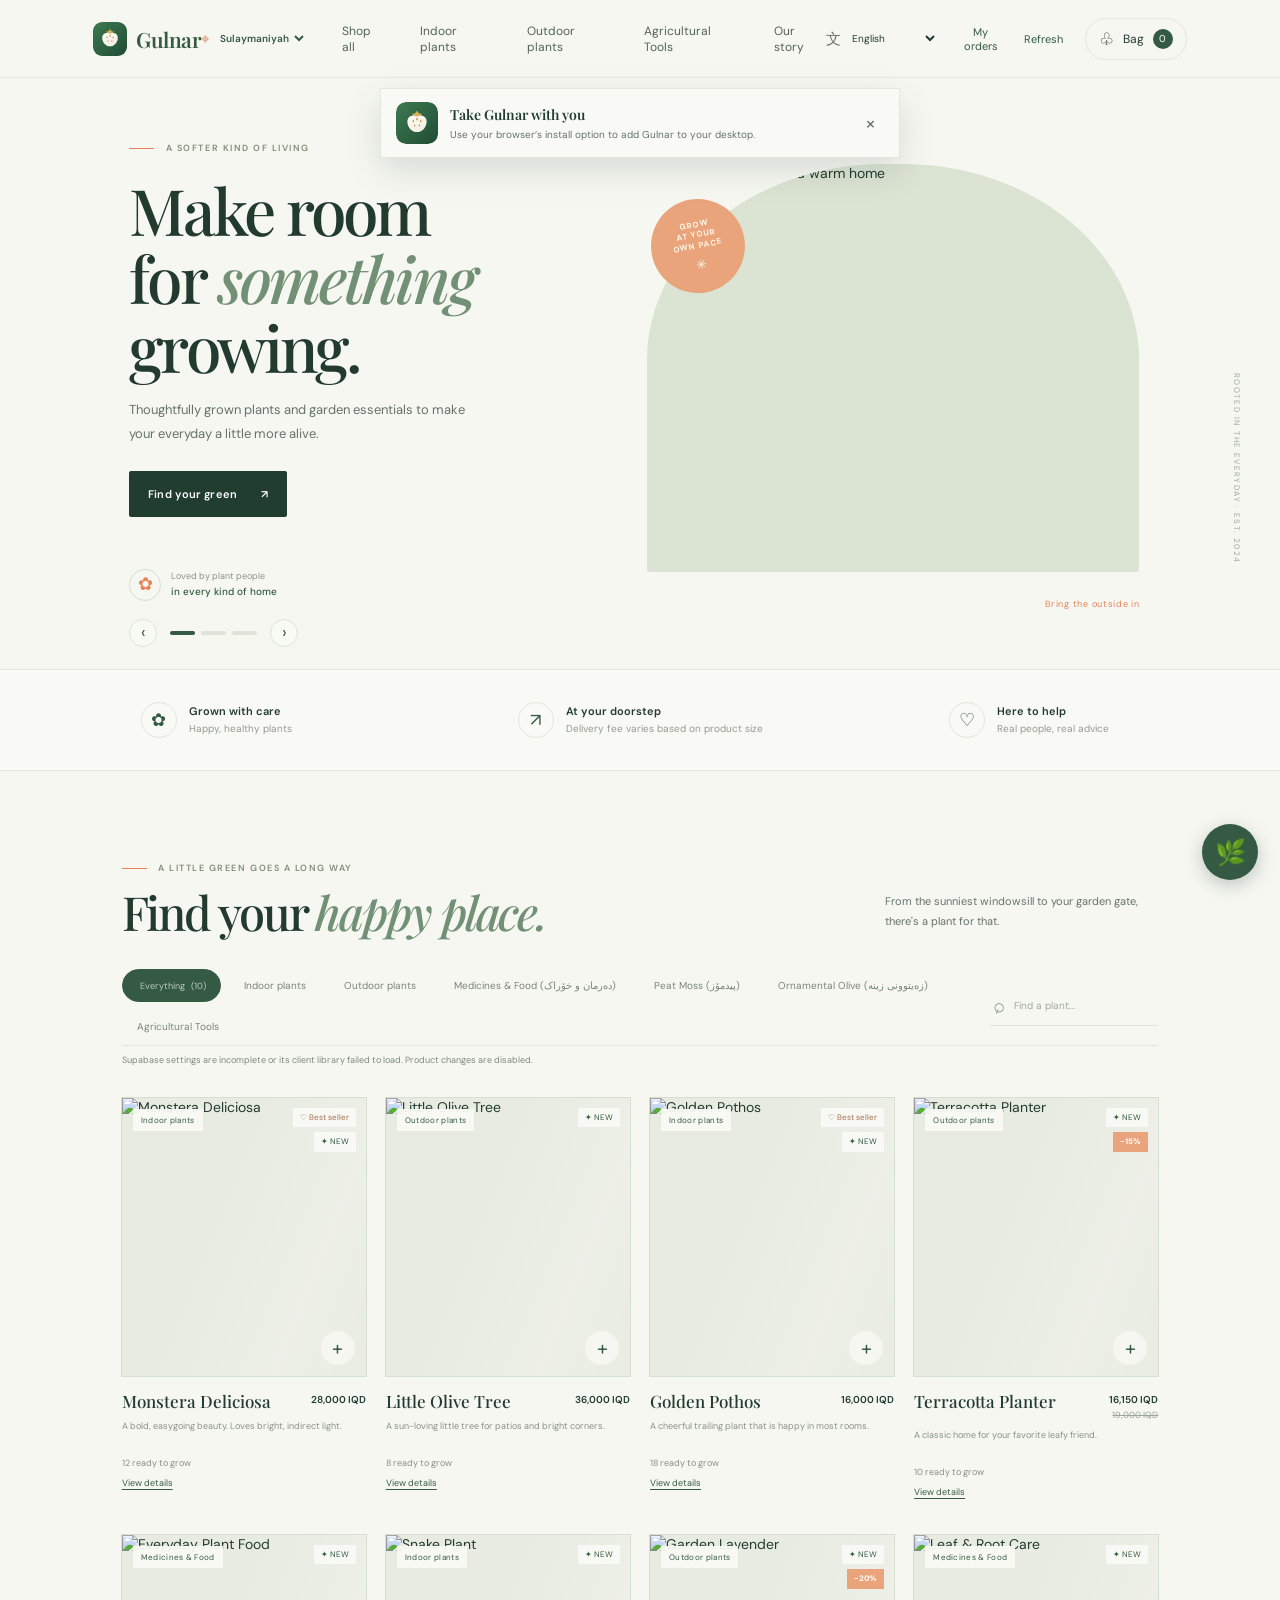
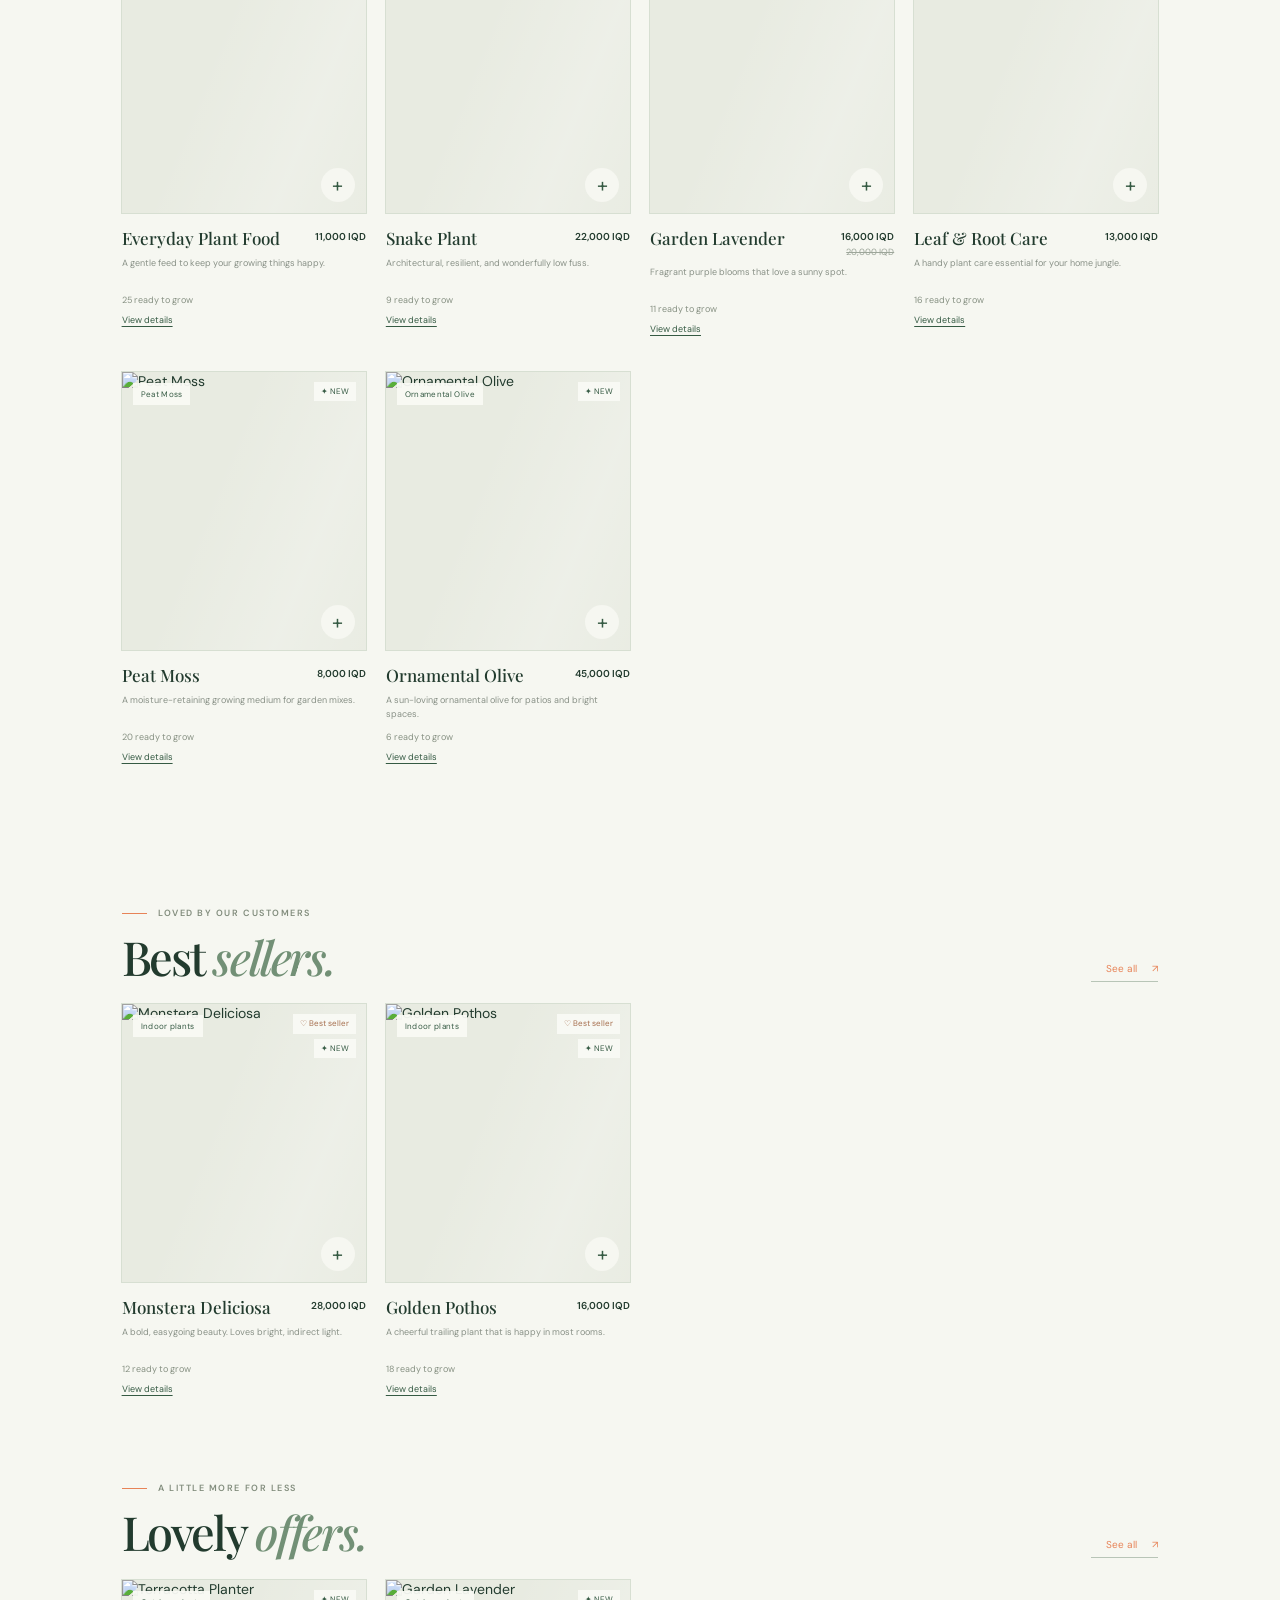
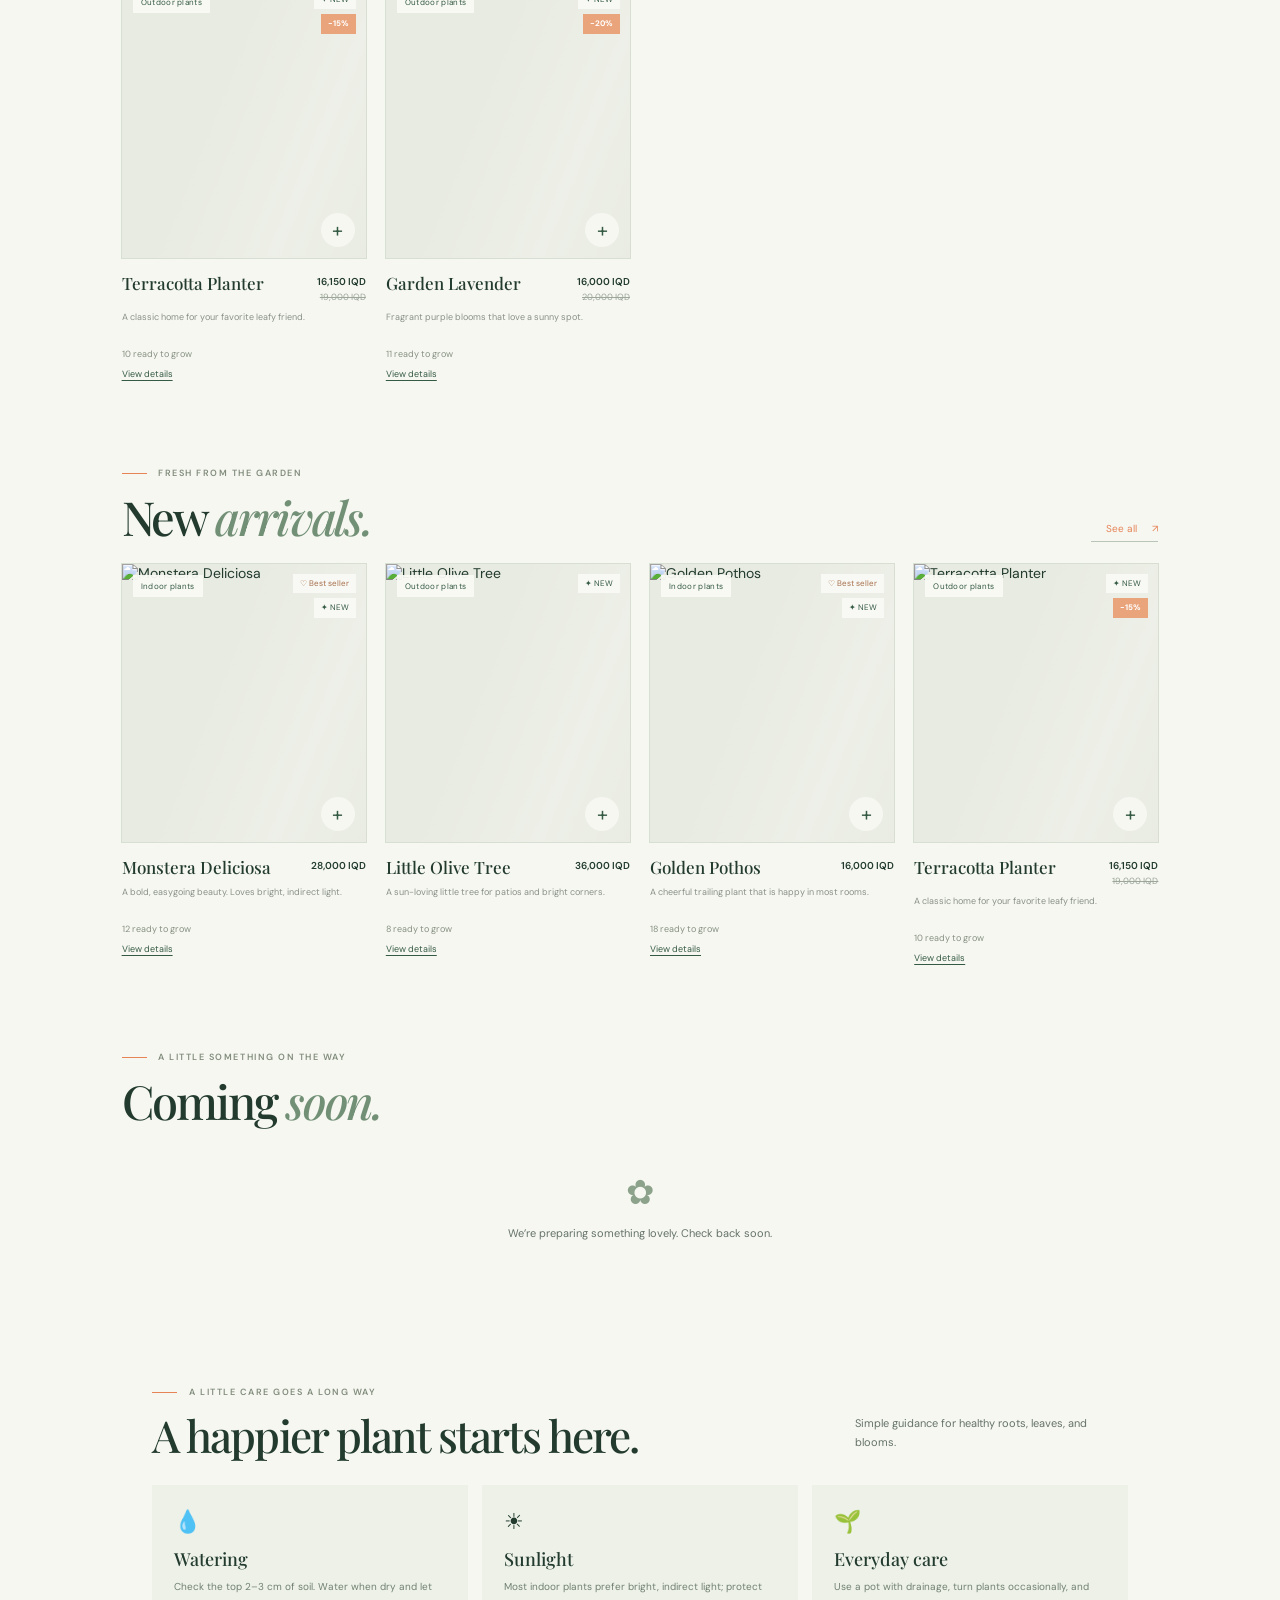
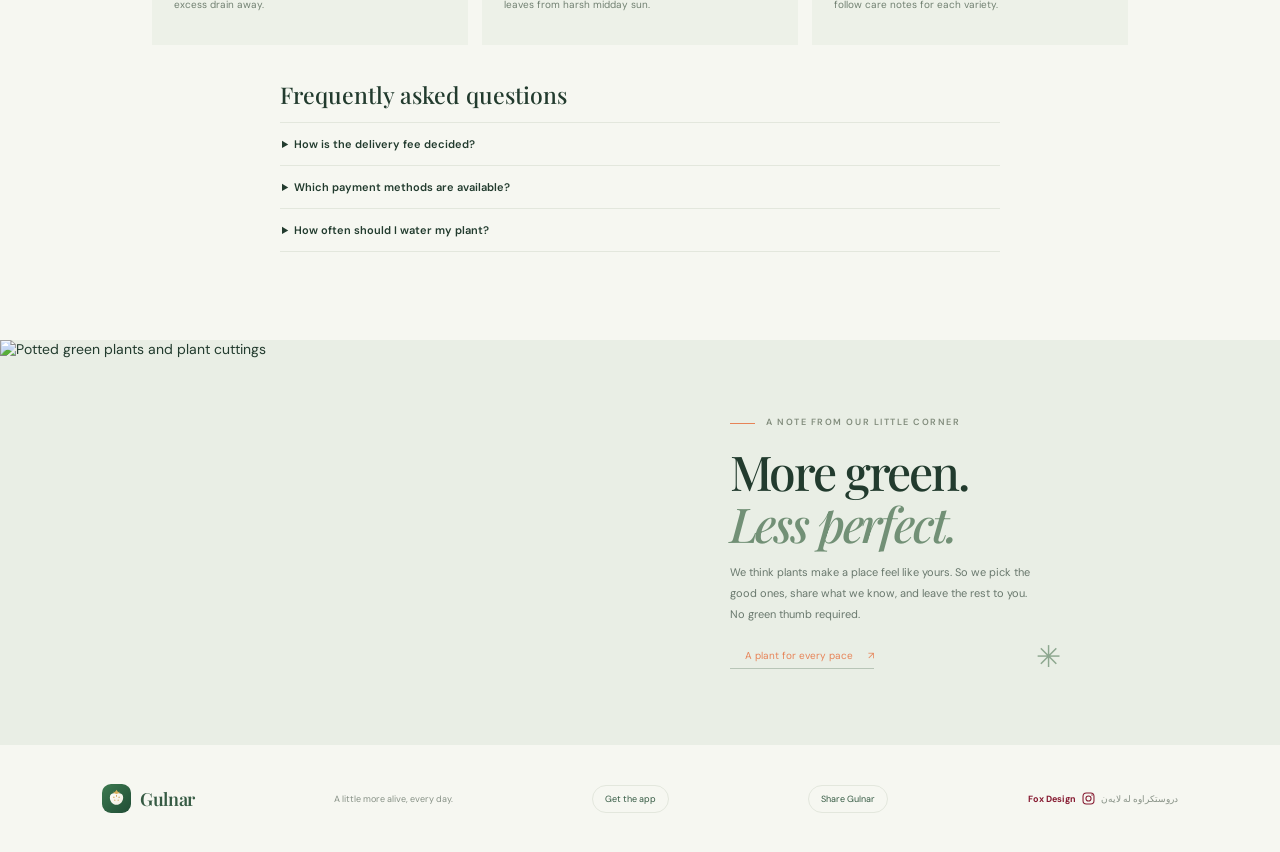
==== commit fcfade5d: "Upgrade storefront and Supabase migrations Co-authored-by: Copilot <223556219+Copilot@users.noreply." ====
--- a/index.html
+++ b/index.html
@@ -32,6 +32,7 @@
   </div>
   <header class="site-header">
     <a class="brand" id="nursery-logo" href="#" data-i18n-aria-label="brandLabel" aria-label="Gulnar home"><img class="brand-mark" src="gulnar-app-icon.svg" alt="" width="34" height="34"><span class="brand-name">Gulnar</span></a>
+    <label class="location-picker"><span aria-hidden="true">⌖</span><span class="sr-only" data-i18n="locationLabel">Delivery location</span><select id="location-switcher" aria-label="Delivery location"><option value="sulaymaniyah" data-i18n="locationSulaymaniyah">Sulaymaniyah</option><option value="erbil" data-i18n="locationErbil">Erbil</option><option value="duhok" data-i18n="locationDuhok">Duhok</option><option value="baghdad" data-i18n="locationBaghdad">Baghdad</option></select></label>
     <nav class="main-nav" aria-label="Main navigation" data-i18n-aria-label="mainNavigation">
       <a href="#shop" data-i18n="navShop">Shop all</a>
       <a href="#shop" data-nav-category="Indoor Plants" data-i18n="navIndoor">Indoor plants</a>
@@ -41,27 +42,68 @@
     </nav>
     <div class="header-actions">
       <label class="language-picker"><span class="language-icon" aria-hidden="true">文</span><select id="language-switcher" aria-label="Choose language"><option value="en">English</option><option value="ckb">کوردی (سۆرانی)</option><option value="ar">العربية</option></select></label>
-      <button class="orders-button" id="orders-open" type="button" data-i18n="myOrders">My orders</button>
+      <button class="orders-button" id="orders-open" type="button" data-i18n="myOrders" data-i18n-aria-label="myOrders">My orders</button>
       <button class="refresh-btn" id="refreshAppBtn" type="button" data-i18n-aria-label="refreshApp"><span class="refresh-btn-label" data-i18n="refreshApp">نوێکردنەوە</span></button>
       <button class="cart-button" id="cart-open" type="button" aria-label="Open bag" data-i18n-aria-label="openBag"><span class="bag-icon">♧</span><span data-i18n="bag">Bag</span><span class="cart-count" id="cart-count">0</span></button>
     </div>
   </header>
 
   <main>
-    <section class="hero">
-      <div class="hero-copy">
-        <div class="eyebrow"><span class="eyebrow-line"></span> <span data-i18n="heroEyebrow">A softer kind of living</span></div>
-        <h1 data-i18n-html="heroTitle">Make room<br>for <em>something</em><br>growing.</h1>
-        <p data-i18n="heroDescription">Thoughtfully grown plants and garden essentials to make your everyday a little more alive.</p>
-        <a class="button button-dark hero-cta" href="#shop"><span data-i18n="heroCta">Find your green</span><span>↗</span></a>
-        <div class="hero-note"><span class="note-avatars">✿</span><span><span data-i18n="heroLoved">Loved by plant people</span><br><strong data-i18n="heroHome">in every kind of home</strong></span></div>
-      </div>
-      <div class="hero-art">
-        <div class="hero-image-wrap"><img src="https://images.unsplash.com/photo-1497250681960-ef046c08a56e?auto=format&fit=crop&w=1400&q=85" alt="Sunlit leafy plants in a warm home" data-i18n-alt="heroImageAlt"></div>
-        <div class="hero-sticker"><span data-i18n-html="heroSticker">GROW<br>AT YOUR<br>OWN PACE</span><b>✳</b></div>
-        <div class="hero-caption"><span data-i18n="heroCaption">Bring the outside in</span></div>
-      </div>
-      <div class="hero-side-label" data-i18n="heroSide">ROOTED IN THE EVERYDAY · EST. 2024</div>
+    <section class="hero hero-carousel" id="hero-carousel" aria-label="Featured promotions" data-i18n-aria-label="heroCarouselLabel">
+      <div class="hero-slide is-active" data-hero-slide="0" role="group" aria-roledescription="slide" aria-label="1 of 3">
+        <div class="hero-copy">
+          <div class="eyebrow"><span class="eyebrow-line"></span> <span data-i18n="heroEyebrow">A softer kind of living</span></div>
+          <h1 data-i18n-html="heroTitle">Make room<br>for <em>something</em><br>growing.</h1>
+          <p data-i18n="heroDescription">Thoughtfully grown plants and garden essentials to make your everyday a little more alive.</p>
+          <a class="button button-dark hero-cta" href="#shop"><span data-i18n="heroCta">Find your green</span><span>↗</span></a>
+          <div class="hero-note"><span class="note-avatars">✿</span><span><span data-i18n="heroLoved">Loved by plant people</span><br><strong data-i18n="heroHome">in every kind of home</strong></span></div>
+        </div>
+        <div class="hero-art">
+          <div class="hero-image-wrap"><img src="https://images.unsplash.com/photo-1497250681960-ef046c08a56e?auto=format&fit=crop&w=1400&q=85" alt="Sunlit leafy plants in a warm home" data-i18n-alt="heroImageAlt"></div>
+          <div class="hero-sticker"><span data-i18n-html="heroSticker">GROW<br>AT YOUR<br>OWN PACE</span><b>✳</b></div>
+          <div class="hero-caption"><span data-i18n="heroCaption">Bring the outside in</span></div>
+        </div>
+        <div class="hero-side-label" data-i18n="heroSide">ROOTED IN THE EVERYDAY · EST. 2024</div>
+      </div>
+      <div class="hero-slide" data-hero-slide="1" role="group" aria-roledescription="slide" aria-label="2 of 3" hidden>
+        <div class="hero-copy">
+          <div class="eyebrow"><span class="eyebrow-line"></span> <span data-i18n="discountsEyebrow">A little more for less</span></div>
+          <h1 data-i18n-html="heroDiscountTitle">Good things<br>are <em>growing</em><br>on sale.</h1>
+          <p data-i18n="heroDiscountDescription">Explore special prices on selected plants and garden essentials.</p>
+          <a class="button button-dark hero-cta" href="#discounts"><span data-i18n="heroDiscountCta">See the offers</span><span>↗</span></a>
+          <div class="hero-note"><span class="note-avatars">✳</span><span><span data-i18n="heroDiscountNote">Selected favorites</span><br><strong data-i18n="heroDiscountSubnote">priced for a little less</strong></span></div>
+        </div>
+        <div class="hero-art">
+          <div class="hero-image-wrap"><img src="https://images.unsplash.com/photo-1485955900006-10f4d324d411?auto=format&fit=crop&w=1400&q=85" alt="A collection of leafy plants and terracotta pots" data-i18n-alt="heroDiscountImageAlt" loading="lazy"></div>
+          <div class="hero-sticker"><span data-i18n-html="heroDiscountSticker">GROW<br>MORE<br>TOGETHER</span><b>✳</b></div>
+          <div class="hero-caption"><span data-i18n="heroDiscountCaption">Find your next favorite</span></div>
+        </div>
+        <div class="hero-side-label" data-i18n="heroDiscountSide">GOOD THINGS, GROWING · GULNAR</div>
+      </div>
+      <div class="hero-slide hero-social-slide" data-hero-slide="2" role="group" aria-roledescription="slide" aria-label="3 of 3" hidden>
+        <div class="hero-copy">
+          <div class="eyebrow"><span class="eyebrow-line"></span> <span data-i18n="heroSocialEyebrow">A little more green, together</span></div>
+          <h1 data-i18n-html="heroSocialTitle">Come say<br><em>hello.</em></h1>
+          <p data-i18n="heroSocialDescription">Follow our official pages for new arrivals, garden inspiration, and more.</p>
+          <div class="hero-social-links" id="hero-social-links"></div>
+          <a class="button button-dark hero-cta" href="#story"><span data-i18n="heroSocialCta">Our story</span><span>↗</span></a>
+        </div>
+        <div class="hero-art">
+          <div class="hero-image-wrap"><img src="https://images.unsplash.com/photo-1466692476868-aef1dfb1e735?auto=format&fit=crop&w=1400&q=85" alt="Lush green plants growing in a garden" data-i18n-alt="heroSocialImageAlt" loading="lazy"></div>
+          <div class="hero-sticker"><span data-i18n-html="heroSocialSticker">FOLLOW<br>ALONG<br>WITH US</span><b>♡</b></div>
+          <div class="hero-caption"><span data-i18n="heroSocialCaption">Gulnar, from our garden</span></div>
+        </div>
+        <div class="hero-side-label" data-i18n="heroSocialSide">OFFICIAL PAGES · GULNAR</div>
+      </div>
+      <div class="hero-carousel-controls" role="group" aria-label="Carousel controls" data-i18n-aria-label="carouselControls">
+        <button class="hero-carousel-arrow" type="button" data-hero-previous aria-label="Previous slide" data-i18n-aria-label="previousSlide">‹</button>
+        <div class="hero-carousel-dots" role="group" aria-label="Choose a slide" data-i18n-aria-label="chooseSlide">
+          <button class="hero-dot is-active" type="button" data-hero-to="0" aria-label="Slide 1" data-i18n-aria-label="slideOne" aria-current="true"></button>
+          <button class="hero-dot" type="button" data-hero-to="1" aria-label="Slide 2" data-i18n-aria-label="slideTwo"></button>
+          <button class="hero-dot" type="button" data-hero-to="2" aria-label="Slide 3" data-i18n-aria-label="slideThree"></button>
+        </div>
+        <button class="hero-carousel-arrow" type="button" data-hero-next aria-label="Next slide" data-i18n-aria-label="nextSlide">›</button>
+      </div>
     </section>
 
     <section class="benefits" aria-label="Our promises" data-i18n-aria-label="benefitsLabel">
@@ -90,6 +132,27 @@
       <p class="catalog-sync-status" id="catalog-sync-status" role="status" aria-live="polite"></p>
       <div class="product-grid" id="product-grid" aria-live="polite"></div>
       <div class="empty-state" id="empty-products" hidden><span>☘</span><h3 data-i18n="emptyProductsTitle">No leaves found.</h3><p data-i18n="emptyProductsText">Try another search or category.</p></div>
+    </section>
+
+    <section class="shop-section promo-section" id="best-sellers">
+      <div class="section-heading"><div><div class="eyebrow"><span class="eyebrow-line"></span> <span data-i18n="bestSellersEyebrow">Loved by our customers</span></div><h2 data-i18n-html="bestSellersTitle">Best <em>sellers.</em></h2></div><a class="text-link" href="#shop" data-view-all><span data-i18n="viewAll">See all</span><span>↗</span></a></div>
+      <div class="product-grid promo-grid" id="best-seller-grid"></div>
+      <div class="empty-state promo-empty" id="best-seller-empty" hidden><span>♡</span><p data-i18n="bestSellersEmpty">Our best sellers will be featured here soon.</p></div>
+    </section>
+    <section class="shop-section promo-section" id="discounts">
+      <div class="section-heading"><div><div class="eyebrow"><span class="eyebrow-line"></span> <span data-i18n="discountsEyebrow">A little more for less</span></div><h2 data-i18n-html="discountsTitle">Lovely <em>offers.</em></h2></div><a class="text-link" href="#shop" data-view-all><span data-i18n="viewAll">See all</span><span>↗</span></a></div>
+      <div class="product-grid promo-grid" id="discount-grid"></div>
+      <div class="empty-state promo-empty" id="discount-empty" hidden><span>✳</span><p data-i18n="discountsEmpty">Look out for special prices on selected products.</p></div>
+    </section>
+    <section class="shop-section promo-section" id="new-arrivals">
+      <div class="section-heading"><div><div class="eyebrow"><span class="eyebrow-line"></span> <span data-i18n="newArrivalsEyebrow">Fresh from the garden</span></div><h2 data-i18n-html="newArrivalsTitle">New <em>arrivals.</em></h2></div><a class="text-link" href="#shop" data-view-all><span data-i18n="viewAll">See all</span><span>↗</span></a></div>
+      <div class="product-grid promo-grid" id="new-arrival-grid"></div>
+      <div class="empty-state promo-empty" id="new-arrival-empty" hidden><span>✦</span><p data-i18n="newArrivalsEmpty">New products will appear here as they arrive.</p></div>
+    </section>
+    <section class="shop-section promo-section" id="coming-soon">
+      <div class="section-heading"><div><div class="eyebrow"><span class="eyebrow-line"></span> <span data-i18n="comingSoonEyebrow">A little something on the way</span></div><h2 data-i18n-html="comingSoonTitle">Coming <em>soon.</em></h2></div></div>
+      <div class="product-grid promo-grid" id="coming-soon-grid"></div>
+      <div class="empty-state promo-empty" id="coming-soon-empty" hidden><span>✿</span><p data-i18n="comingSoonEmpty">We’re preparing something lovely. Check back soon.</p></div>
     </section>
 
     <section class="care-section" id="plant-care">
@@ -278,6 +341,19 @@
               <label class="field-label"><span class="label-text" data-i18n="retailUsd">Retail price (USD)</span><input name="retailUsd" type="number" min="0" step="0.01"></label>
               <label class="field-label"><span class="label-text" data-i18n="stockQuantity">Stock quantity</span><input name="stock" type="number" min="0" step="1" required></label>
             </div>
+            <div class="product-promotion-fields full-field">
+              <div class="product-flag-options">
+                <label class="check-label"><input name="isBestSeller" type="checkbox"><span data-i18n="markBestSeller">Feature as a best seller</span></label>
+                <label class="check-label"><input name="comingSoon" type="checkbox"><span data-i18n="markComingSoon">Mark as coming soon</span></label>
+              </div>
+              <div class="form-grid">
+                <label class="field-label"><span class="label-text" data-i18n="discountPercent">Discount percentage</span><div class="input-suffix"><input name="discountPercent" type="number" min="0" max="90" step="1"><span>%</span></div></label>
+                <label class="field-label"><span class="label-text" data-i18n="salePriceIqd">Sale price (IQD)</span><input name="saleIqd" type="number" min="0" step="1"></label>
+                <label class="field-label"><span class="label-text" data-i18n="salePriceUsd">Sale price (USD)</span><input name="saleUsd" type="number" min="0" step="0.01"></label>
+                <label class="field-label"><span class="label-text" data-i18n="productRating">Rating (optional)</span><input name="rating" type="number" min="0" max="5" step="0.1"></label>
+                <label class="field-label"><span class="label-text" data-i18n="reviewCount">Rating count (optional)</span><input name="reviewCount" type="number" min="0" step="1"></label>
+              </div>
+            </div>
             <label class="field-label full-field"><span class="label-text" data-i18n="notes">Notes</span><textarea name="notes" rows="2" placeholder="Plant care, size, details..." data-i18n-placeholder="productNotesPlaceholder"></textarea></label>
             <div class="form-actions"><button type="button" class="button button-light" id="cancel-product" data-i18n="cancel">Cancel</button><button type="submit" class="button button-dark" data-i18n="saveProduct">Save product</button></div>
           </form>
@@ -305,6 +381,12 @@
         <form id="settings-form" class="settings-form">
           <label class="field-label"><span class="label-text" data-i18n="storewideDiscount">Storewide discount</span> <span data-i18n="discountHelp">Applied to all product prices and cart totals</span><div class="input-suffix"><input name="discount" type="number" min="0" max="90" step="1"><span>%</span></div></label>
           <label class="field-label"><span class="label-text" data-i18n="paymentNumberLabel">FIB / Qi Card payment number</span> <span data-i18n="fibHelp">Shown at checkout</span><input name="fibAccount" type="tel" inputmode="tel" required></label>
+          <div class="social-settings-group">
+            <h4 data-i18n="socialLinks">Social and official pages</h4>
+            <label class="field-label"><span class="label-text">Instagram</span><input name="instagramUrl" type="url" placeholder="https://www.instagram.com/..."></label>
+            <label class="field-label"><span class="label-text">Facebook</span><input name="facebookUrl" type="url" placeholder="https://www.facebook.com/..."></label>
+            <label class="field-label"><span class="label-text">TikTok</span><input name="tiktokUrl" type="url" placeholder="https://www.tiktok.com/@..."></label>
+          </div>
           <button class="button button-dark" type="submit" data-i18n="saveSettings">Save settings</button>
         </form>
         <div class="profit-card"><span class="eyebrow" data-i18n="profitEyebrow">YOUR GROWING BUSINESS</span><h3 data-i18n="profitTitle">Retail margin, before discount</h3><p data-i18n="profitDescription">Per-product profit and margin are based on retail price less wholesale cost.</p><div id="profit-summary"></div></div>
--- a/style.css
+++ b/style.css
@@ -568,6 +568,135 @@
   .plant-chat-panel { width: min(360px, calc(100vw - 28px)); height: min(460px, calc(100vh - 100px)); bottom: 68px; }
   .plant-chat-header { min-height: 54px; }
 }
+
+.sr-only { position: absolute; width: 1px; height: 1px; padding: 0; margin: -1px; overflow: hidden; clip: rect(0,0,0,0); white-space: nowrap; border: 0; }
+.location-picker { display: inline-flex; align-items: center; gap: 5px; color: #788678; }
+.location-picker > span:first-child { color: var(--orange); font-size: 15px; }
+.location-picker select { max-width: 110px; border: 0; outline: 0; padding: 6px 2px; background: transparent; color: var(--green); font-size: 10px; font-weight: 600; cursor: pointer; }
+.location-picker select:focus-visible { outline: 2px solid #729076; outline-offset: 3px; }
+.hero-carousel { display: block; }
+.hero-slide { min-height: 0; display: grid; grid-template-columns: 1fr 1.08fr; align-items: center; gap: 5%; animation: hero-carousel-enter .42s ease-out; }
+.hero-slide[hidden] { display: none !important; }
+.hero-carousel-controls { position: absolute; z-index: 3; bottom: 22px; left: 10.1%; display: flex; align-items: center; gap: 13px; }
+.hero-carousel-arrow { width: 28px; height: 28px; border: 1px solid #dfe4d9; border-radius: 50%; background: rgba(249,250,245,.8); color: var(--green); font-size: 17px; line-height: 1; }
+.hero-carousel-arrow:hover, .hero-carousel-arrow:focus-visible { border-color: var(--green); background: white; }
+.hero-carousel-dots { display: flex; align-items: center; gap: 6px; }
+.hero-dot { position: relative; width: 25px; height: 4px; padding: 0; overflow: hidden; border: 0; border-radius: 4px; background: #dfe4d9; }
+.hero-dot::after { content: ""; position: absolute; inset: 0; background: var(--green); transform: scaleX(0); transform-origin: left center; }
+.hero-dot.is-active::after { transform: scaleX(1); animation: hero-progress 6.5s linear; }
+.hero-carousel:focus-within .hero-dot.is-active::after, .hero-carousel:hover .hero-dot.is-active::after { animation-play-state: paused; }
+.hero-social-links { display: flex; flex-wrap: wrap; gap: 8px; margin-top: 21px; }
+.hero-social-link { display: inline-flex; align-items: center; gap: 10px; min-height: 37px; padding: 0 12px; border: 1px solid #dfe4d9; color: var(--green); font-size: 10px; transition: background .2s, border .2s; }
+.hero-social-link:hover { border-color: #9baa95; background: #f9faf5; }
+.promo-section { padding-top: 48px; padding-bottom: 56px; }
+.promo-section + .promo-section { padding-top: 30px; }
+.promo-grid { padding-top: 22px; }
+.promo-empty { padding-top: 22px; padding-bottom: 8px; }
+.promo-empty p { margin-bottom: 0; font-size: 11px; }
+.product-card { border-radius: 2px; }
+.product-image { isolation: isolate; }
+.product-badges { position: absolute; z-index: 2; top: 10px; right: 10px; display: flex; flex-direction: column; align-items: flex-end; gap: 5px; pointer-events: none; }
+.product-tag, .product-image-count, .product-add { z-index: 3; }
+.product-badge { max-width: 100%; padding: 5px 7px; background: rgba(249,250,245,.95); color: var(--green); font-size: 8px; line-height: 1.2; }
+.best-seller-badge { color: #a56d4c; }
+.discount-badge { background: #e9a47b; color: #fff; font-weight: 700; }
+.coming-soon-badge { background: #dce5d8; color: #456b50; }
+.product-image-count { top: auto; right: auto; bottom: 10px; left: 10px; }
+.product-rating-row { min-height: 13px; margin-top: 6px; }
+.product-rating { color: #a87444; font-size: 9px; font-weight: 600; }
+.product-rating > span { color: #d59a50; }
+.product-rating small { color: #929b90; font-size: 8px; font-weight: 400; }
+.product-price { display: grid; justify-items: end; gap: 3px; }
+.product-original { display: block; margin: 0; color: #9da69a; font-size: 9px; font-weight: 400; white-space: nowrap; }
+.notify-card-button { position: absolute; z-index: 3; right: 11px; bottom: 11px; width: 36px; height: 36px; border: 0; border-radius: 50%; background: var(--paper); color: var(--green); font-size: 20px; }
+.notify-card-button:hover, .notify-card-button.is-subscribed { background: var(--green); color: white; }
+.notify-product-button { min-height: 30px; margin-top: 8px; padding: 0 11px; border: 1px solid #9baa95; background: transparent; color: var(--green); font-size: 9px; }
+.notify-product-button.is-subscribed { background: #e8eee4; }
+.notify-product-button.button-full { min-height: 44px; margin-top: 12px; }
+.new-arrival-card .product-image { box-shadow: 0 0 0 1px rgba(89,125,87,.2); }
+.new-arrival-card .product-image::after { content: ""; position: absolute; z-index: 1; inset: 0; pointer-events: none; background: linear-gradient(112deg, transparent 20%, rgba(255,255,255,.23) 39%, transparent 58%); background-size: 230% 100%; animation: new-arrival-shimmer 4.8s ease-in-out infinite; }
+.product-promotion-fields { padding: 12px; border: 1px solid var(--line); background: #fff; }
+.product-flag-options { display: flex; flex-wrap: wrap; gap: 10px 18px; margin-bottom: 9px; }
+.check-label { display: inline-flex; align-items: center; gap: 7px; color: #59695b; font-size: 9px; }
+.check-label input { width: 15px; height: 15px; margin: 0; accent-color: var(--green); }
+.product-promotion-fields .form-grid { gap: 9px; }
+.product-promotion-fields .field-label input { padding: 8px !important; }
+.social-settings-group { display: grid; gap: 11px; padding: 14px; border: 1px solid var(--line); background: #f9faf5; }
+.social-settings-group h4 { margin: 0; font: 500 16px var(--serif); }
+.social-settings-group .field-label input { background: white; }
+.hero-carousel-arrow:focus-visible, .hero-dot:focus-visible, .hero-social-link:focus-visible, .notify-card-button:focus-visible, .notify-product-button:focus-visible { outline: 2px solid #729076; outline-offset: 3px; }
+@keyframes hero-carousel-enter { from { opacity: .6; transform: translateY(5px); } to { opacity: 1; transform: translateY(0); } }
+@keyframes hero-progress { from { transform: scaleX(0); } to { transform: scaleX(1); } }
+@keyframes new-arrival-shimmer { 0%, 35% { background-position: 100% 0; } 75%, 100% { background-position: 0 0; } }
+@media (max-width: 950px) {
+  .site-header { gap: 9px; }
+  .location-picker select { max-width: 90px; }
+  .hero-carousel-controls { left: 7%; }
+}
+@media (max-width: 680px) {
+  .site-header { gap: 7px; }
+  .location-picker { gap: 2px; }
+  .location-picker select { max-width: 74px; padding-right: 0; padding-left: 0; font-size: 9px; }
+  .refresh-btn-label { display: none; }
+  .refresh-btn::before { content: "↻"; }
+  .hero { padding-bottom: 63px; }
+  .hero-slide { min-height: 0; grid-template-columns: 1fr; gap: 27px; }
+  .hero-carousel-controls { bottom: 18px; left: 23px; }
+  .hero-social-slide .hero-social-links { margin-top: 14px; }
+  .promo-section { padding-top: 37px; padding-bottom: 42px; }
+  .promo-section + .promo-section { padding-top: 22px; }
+  .product-badges { top: 7px; right: 7px; gap: 4px; }
+  .product-badge { padding: 4px 5px; font-size: 7px; }
+  .product-image-count { bottom: 7px; left: 7px; }
+  .notify-card-button { right: 7px; bottom: 7px; width: 31px; height: 31px; }
+  .product-price { justify-items: start; }
+  .product-promotion-fields { padding: 9px; }
+  .product-promotion-fields .form-grid { grid-template-columns: 1fr 1fr; }
+}
+@media (max-width: 420px) {
+  .site-header { padding-right: 12px; padding-left: 12px; }
+  .location-picker select { max-width: 55px; font-size: 8px; }
+  .location-picker > span:first-child { font-size: 12px; }
+  .header-actions { gap: 7px; }
+  .orders-button { width: 20px; padding: 7px 0; overflow: hidden; font-size: 0; }
+  .orders-button::before { content: "☷"; font-size: 14px; }
+  .refresh-btn { font-size: 8px; }
+  .language-picker select { max-width: 61px; font-size: 8px; }
+}
+@media (max-width: 850px) {
+  .main-nav { display: none; }
+}
+@media (max-width: 500px) {
+  .site-header { padding-right: 12px; padding-left: 12px; }
+  .orders-button { width: 20px; padding: 7px 0; overflow: hidden; font-size: 0; }
+  .orders-button::before { content: "☷"; font-size: 14px; }
+}
+@media (max-width: 360px) {
+  .brand { gap: 5px; font-size: 17px; }
+  .brand-mark { width: 24px; height: 24px; }
+  .language-icon { display: none; }
+  .language-picker select { max-width: 50px; }
+  .cart-button > span:nth-child(2) { display: none; }
+  .cart-button { min-width: 48px; justify-content: center; }
+  .location-picker select { max-width: 50px; }
+  .location-picker > span:first-child { display: none; }
+}
+[dir="rtl"] .hero-carousel-controls { right: 10.1%; left: auto; }
+[dir="rtl"] .hero-dot::after { transform-origin: right center; }
+[dir="rtl"] .product-badges { right: auto; left: 10px; align-items: flex-start; }
+[dir="rtl"] .product-image-count { right: 10px; left: auto; }
+[dir="rtl"] .notify-card-button { right: auto; left: 11px; }
+[dir="rtl"] .location-picker { direction: rtl; }
+@media (max-width: 950px) { [dir="rtl"] .hero-carousel-controls { right: 7%; } }
+@media (max-width: 680px) {
+  [dir="rtl"] .hero-carousel-controls { right: 23px; }
+  [dir="rtl"] .product-badges { left: 7px; }
+  [dir="rtl"] .product-image-count { right: 7px; }
+  [dir="rtl"] .notify-card-button { left: 7px; }
+}
+@media (prefers-reduced-motion: reduce) {
+  .hero-slide, .hero-dot.is-active::after, .new-arrival-card .product-image::after { animation: none; }
+}
 @media (max-width: 360px) {
   .language-picker select { max-width: 58px; font-size: 8px; }
 }
